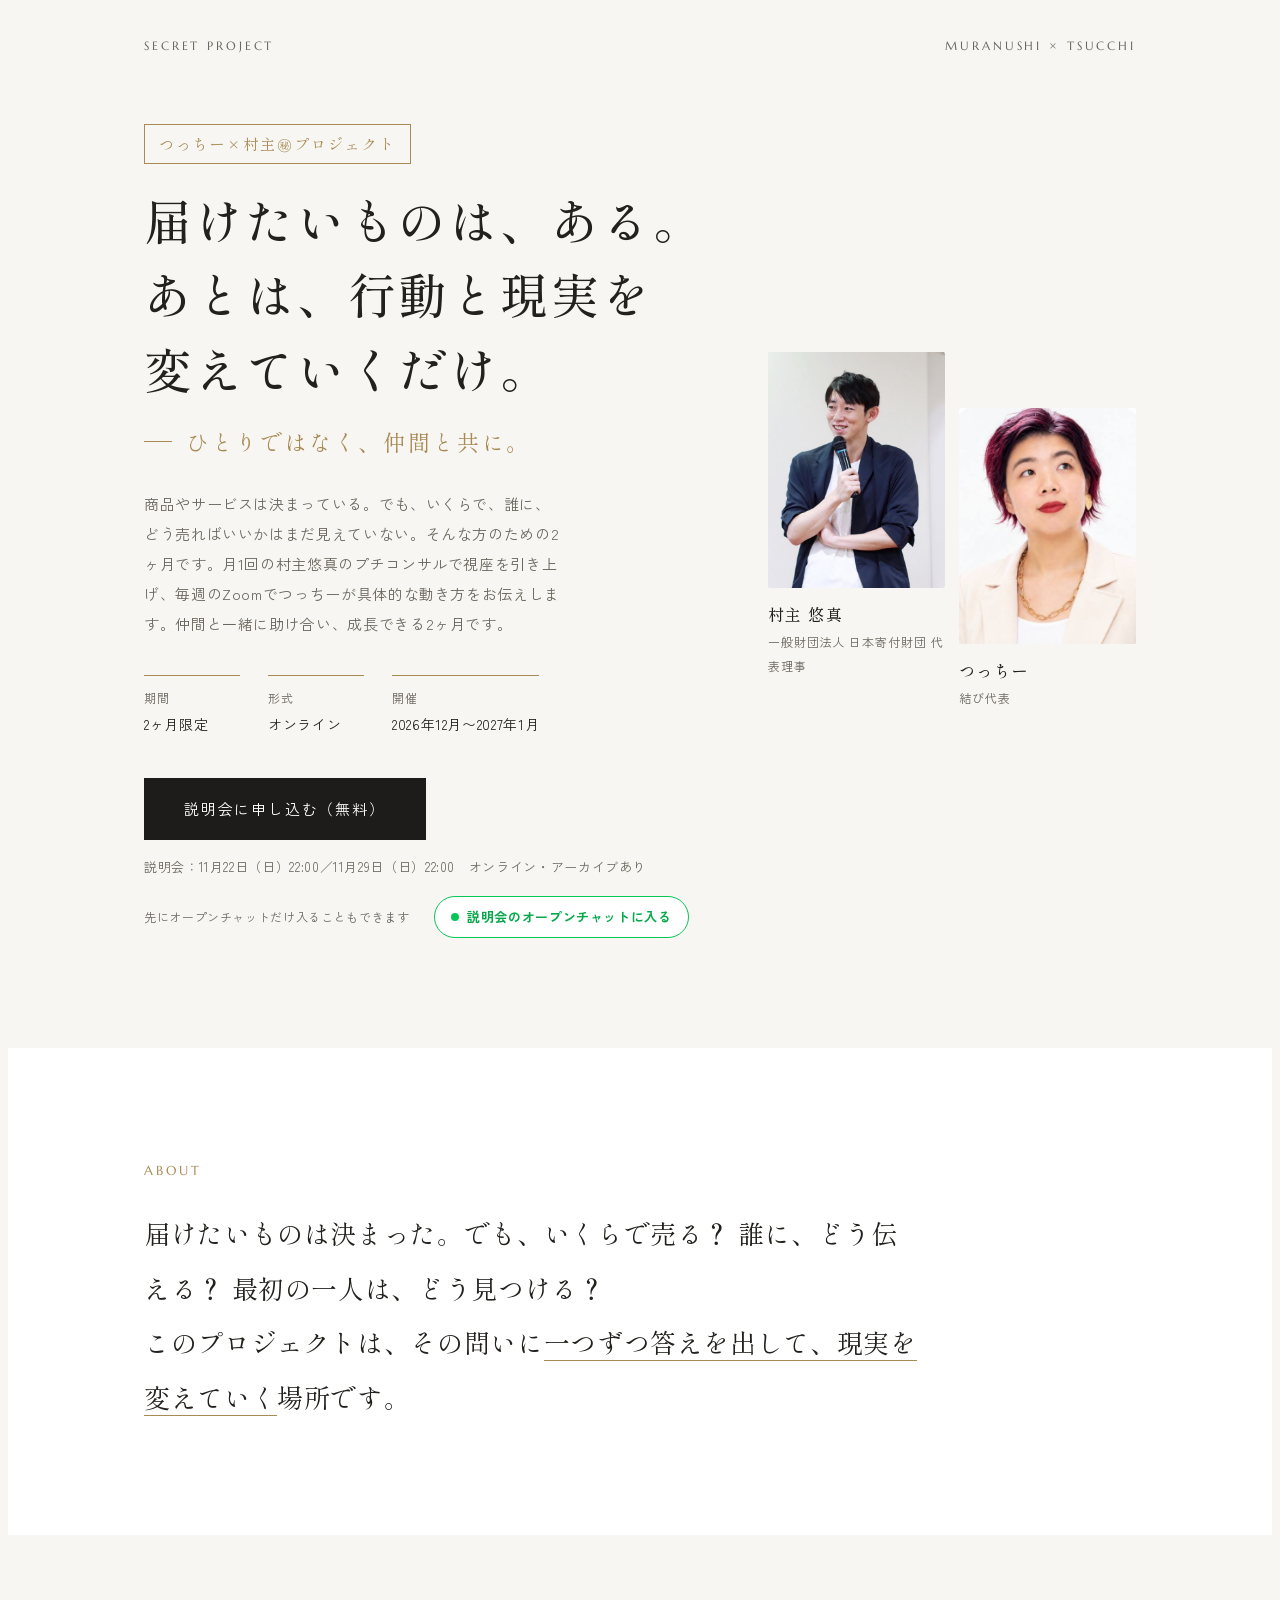
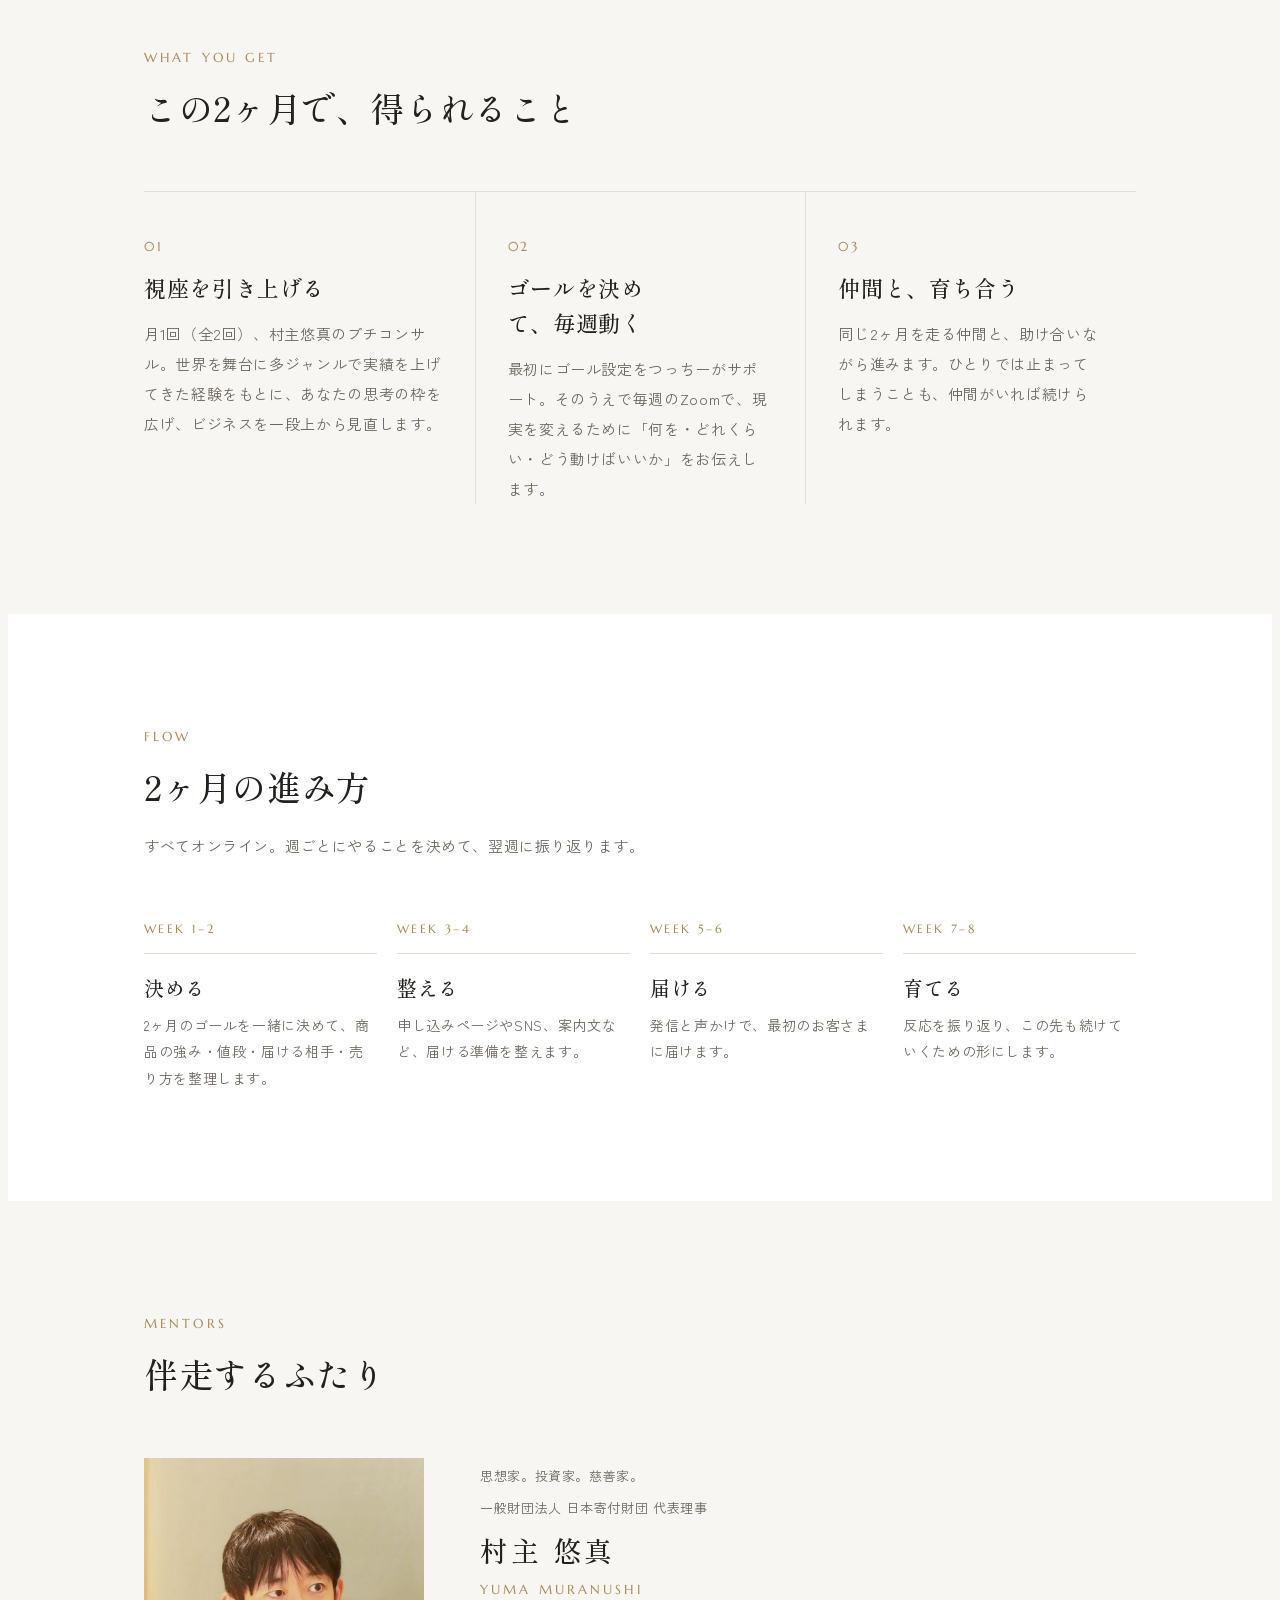
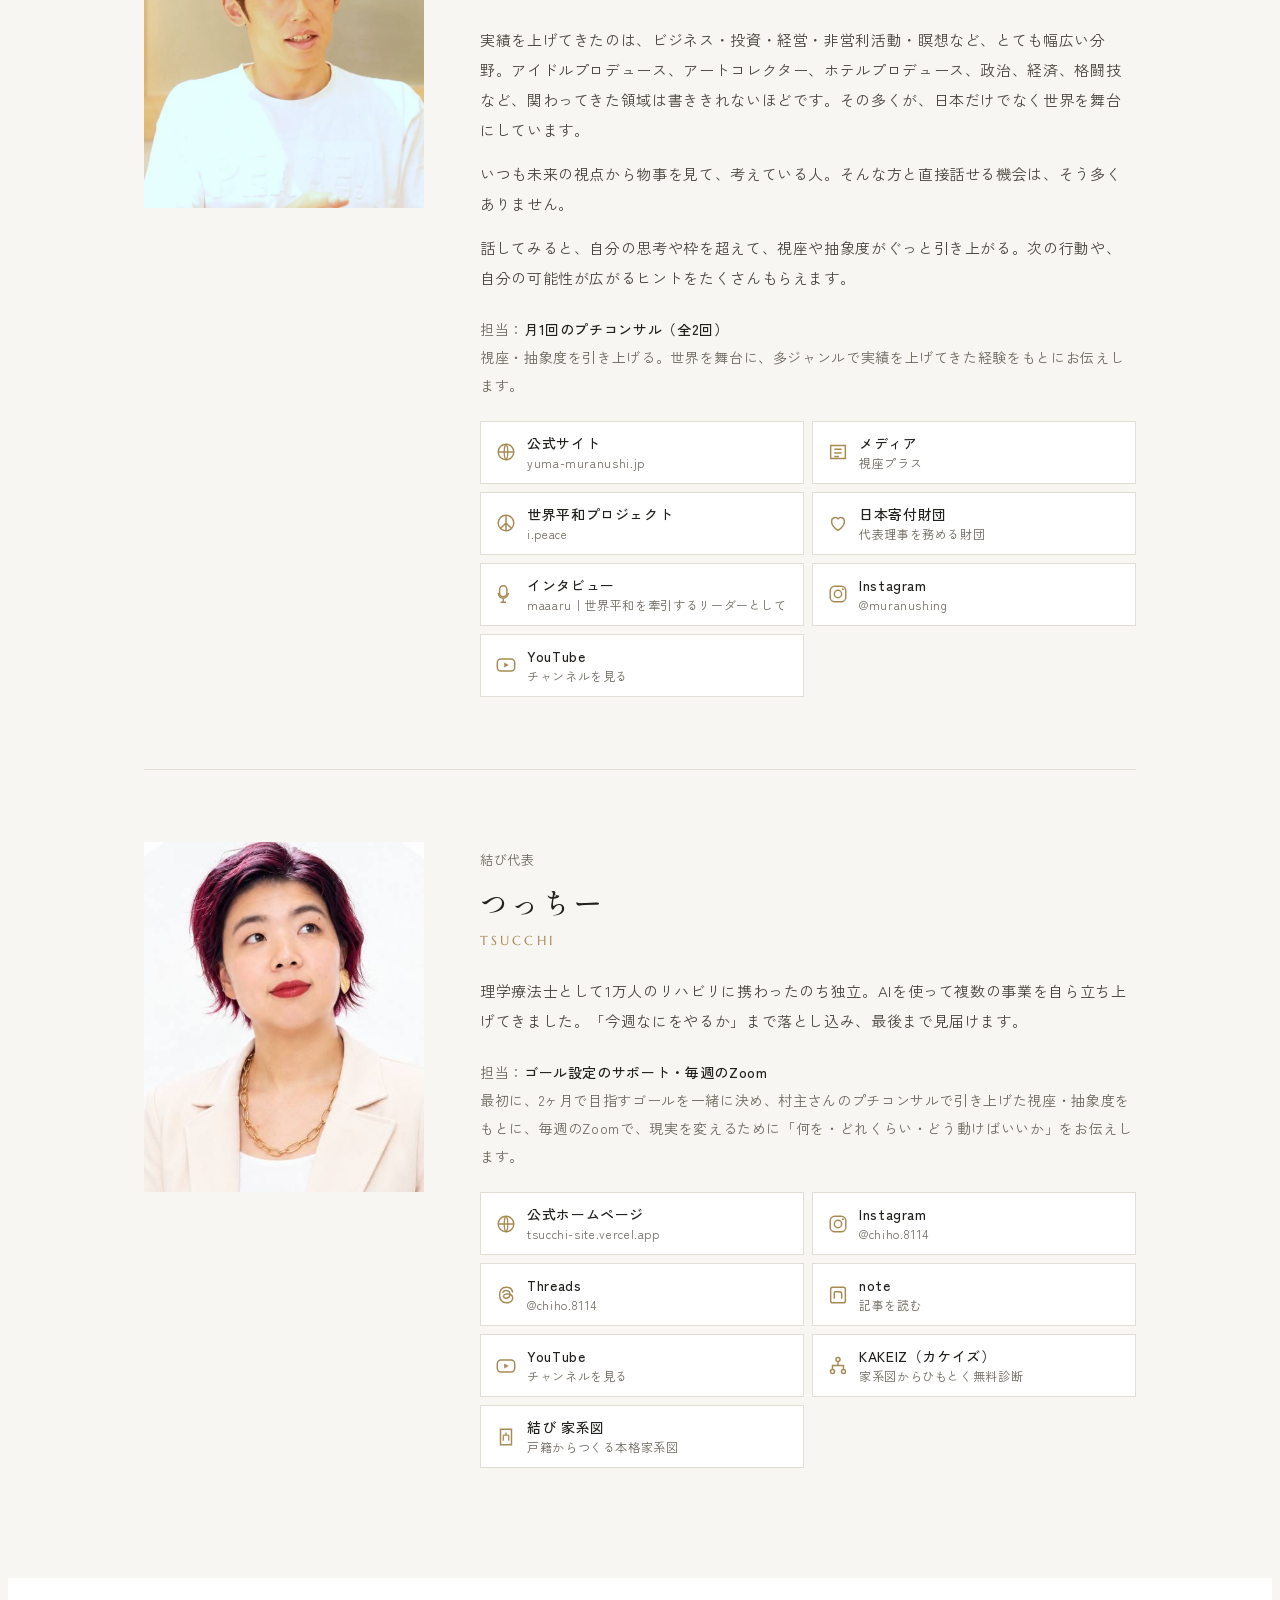
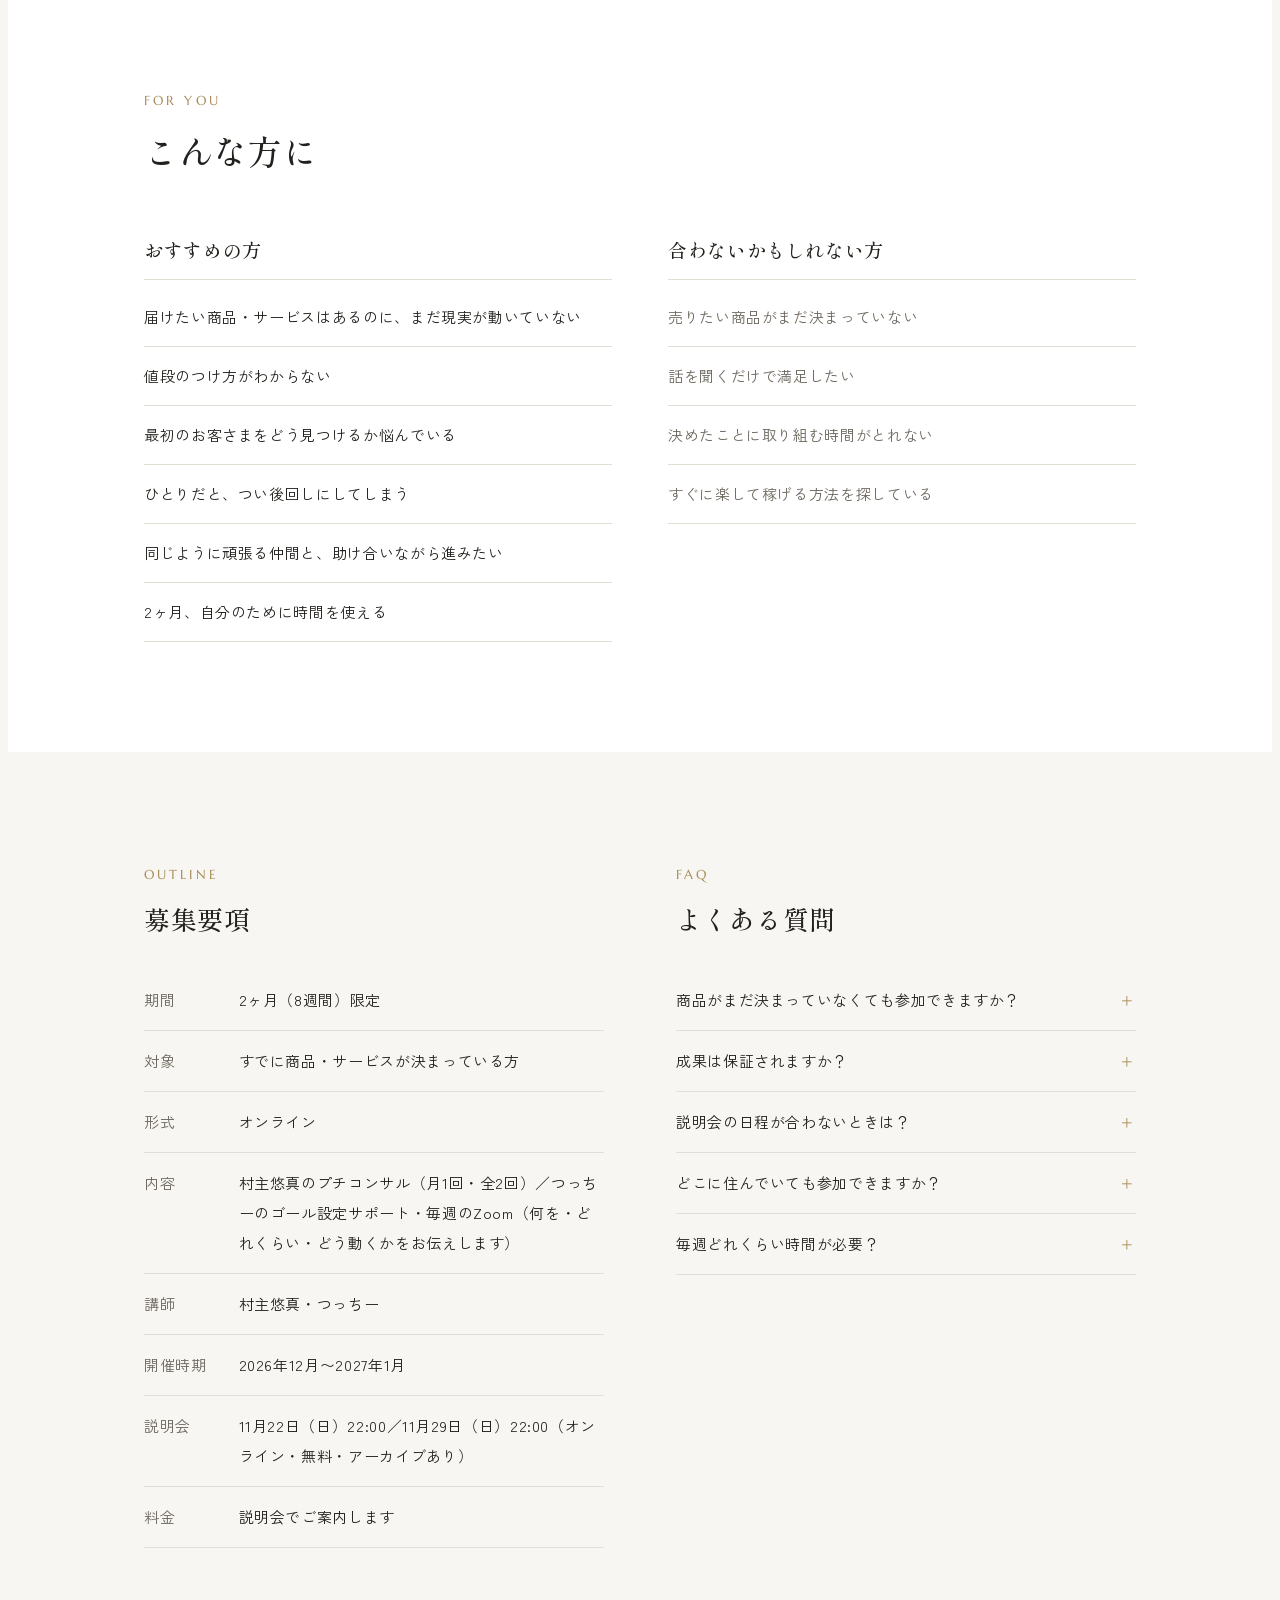
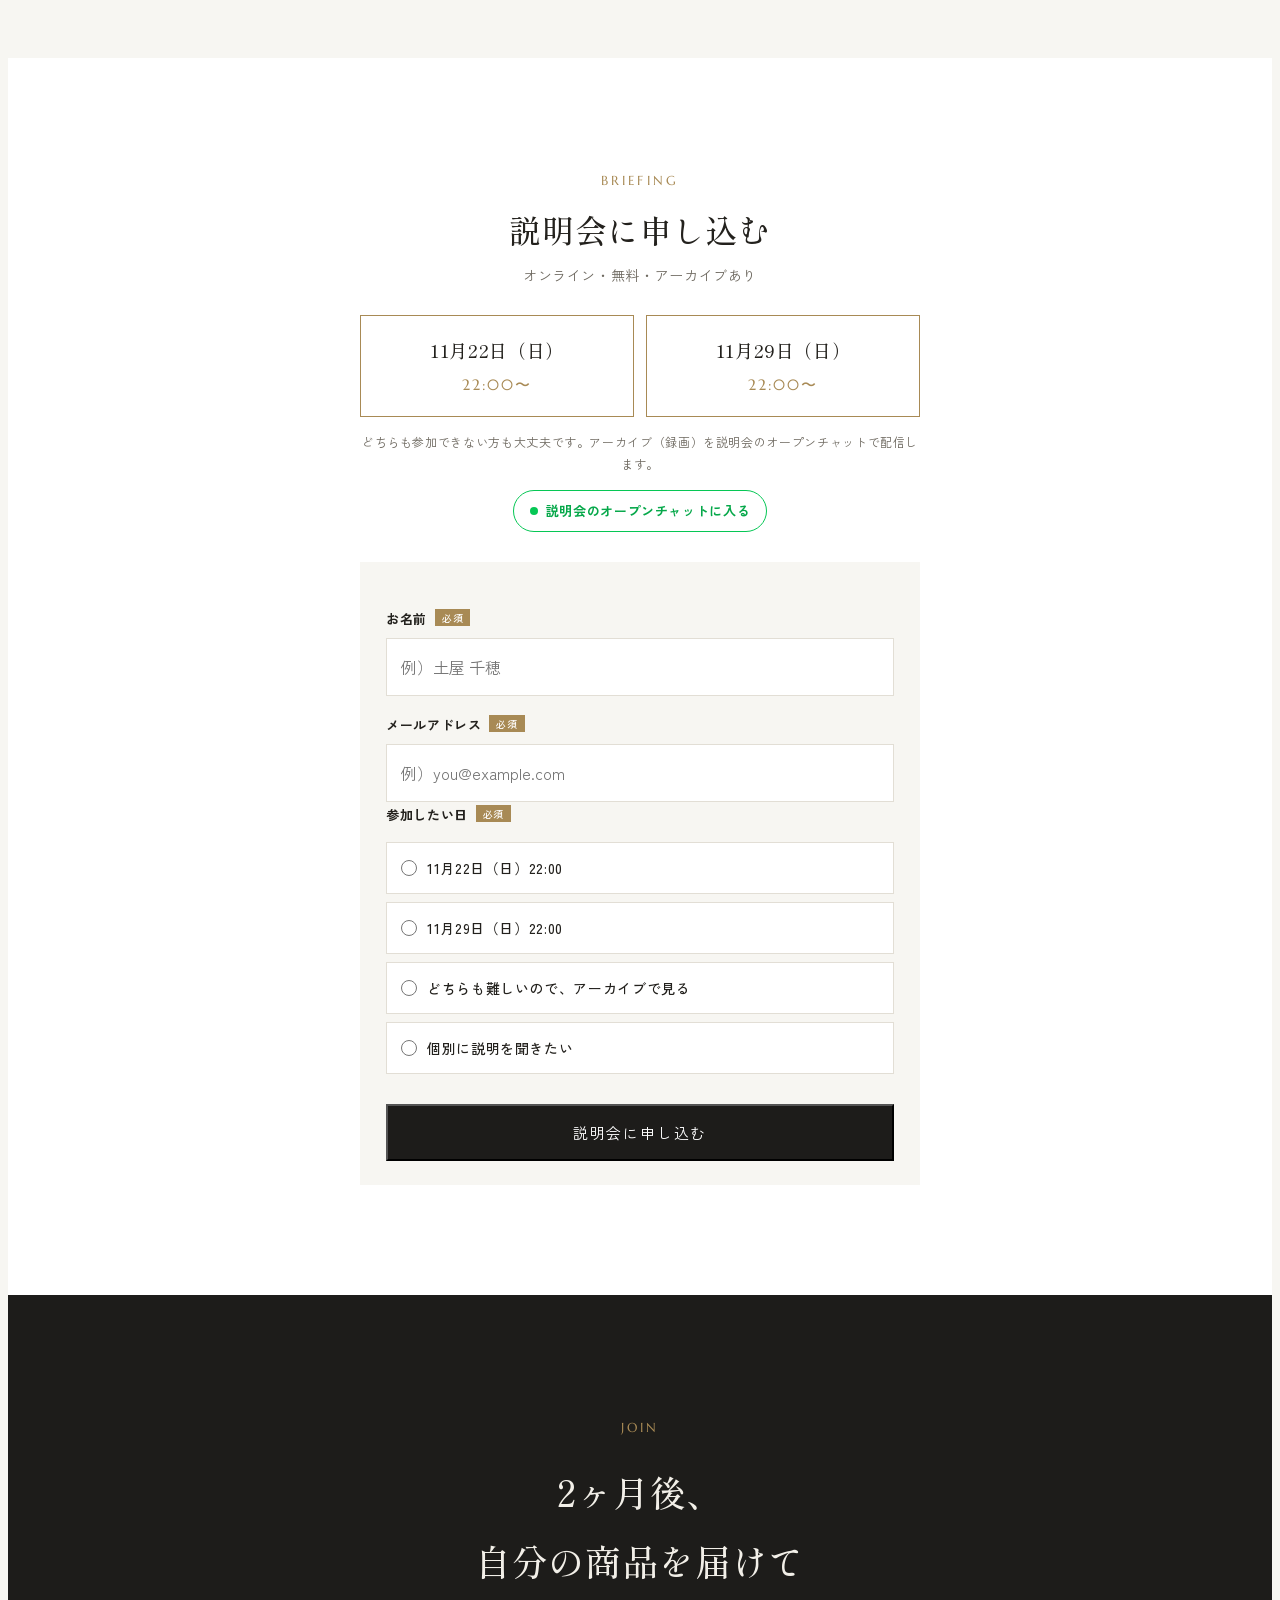
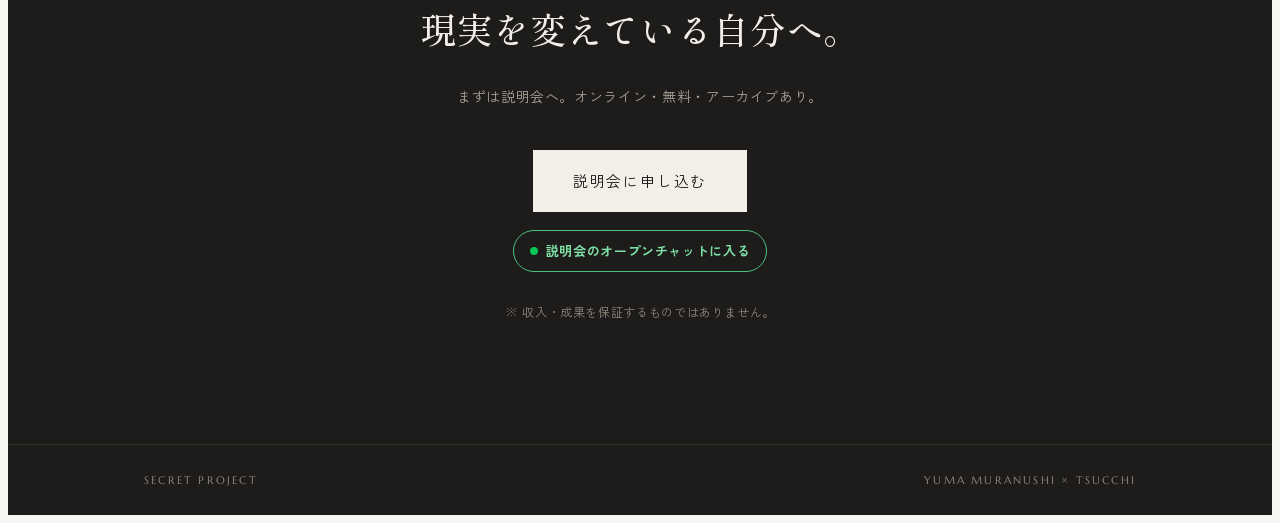
==== index.html @ 9cd26f56 "タイトルを「つっちー×村主㊙︎プロジェクト」に変更" ====
<!DOCTYPE html>
<html lang="ja">
<head>
<meta charset="utf-8">
<meta name="viewport" content="width=device-width, initial-scale=1">
<meta name="description" content="つっちー×村主㊙︎プロジェクト。届けたいものはあるのに、まだ現実が動いていない方のための2ヶ月のオンラインプログラム。">
<meta property="og:title" content="つっちー×村主㊙︎プロジェクト">
<meta property="og:description" content="届けたいものは、ある。あとは、ひとりではなく仲間と共に、行動と現実を変えていくだけ。2026年12月〜2027年1月の2ヶ月限定・オンライン。">
<meta property="og:type" content="website">
<title>つっちー×村主㊙︎プロジェクト</title>
<link rel="stylesheet" href="https://fonts.googleapis.com/css2?family=Shippori+Mincho:wght@500;600&family=Zen+Kaku+Gothic+New:wght@400;500;700&family=Marcellus&display=swap">
<link rel="stylesheet" href="style.css">

<style>
.brief{background:var(--paper);scroll-margin-top:0}
.bcard{max-width:560px;margin:0 auto;text-align:center}
.bcard h2{font-size:clamp(24px,3.4vw,32px);margin-top:10px}
.bsub{color:var(--sub);font-size:14px;margin-top:6px}
.dates{list-style:none;margin:26px 0 0;padding:0;display:grid;grid-template-columns:1fr 1fr;gap:12px}
.dates li{border:1px solid var(--gold);padding:16px 10px;display:flex;flex-direction:column;gap:2px}
.dates b{font-family:var(--min);font-weight:500;font-size:18px}
.dates span{font-family:var(--en);color:var(--gold);letter-spacing:.12em;font-size:15px}
.bnote{font-size:12px;color:var(--sub);margin-top:14px;line-height:1.8}
#brief-form{text-align:left;margin-top:30px;background:var(--bg);padding:28px 26px 24px}
#brief-form label,#brief-form legend{display:block;font-size:13px;font-weight:700;margin:16px 0 6px;padding:0}
#brief-form em{font-style:normal;font-size:10px;font-weight:500;background:var(--gold);color:#fff;padding:1px 7px;margin-left:8px;vertical-align:2px}
#brief-form input[type=text],#brief-form input[type=email]{width:100%;font:inherit;font-size:16px;padding:12px 14px;border:1px solid var(--line);background:#fff;color:var(--ink);border-radius:0}
#brief-form input:focus{outline:none;border-color:var(--gold);box-shadow:0 0 0 3px rgba(168,138,85,.18)}
#brief-form fieldset{border:0;margin:0;padding:0}
#brief-form .opt{display:flex;gap:10px;align-items:center;font-weight:500;font-size:14px;margin:8px 0;background:#fff;border:1px solid var(--line);padding:11px 14px;cursor:pointer}
#brief-form .opt input{accent-color:var(--gold);width:16px;height:16px;margin:0;flex:none}
#brief-form .btn{width:100%;margin-top:22px;cursor:pointer;font-family:inherit;justify-content:center;text-align:center}
#brief-form .btn[disabled]{opacity:.6;pointer-events:none}
.err{color:#a33a2b;font-size:13px;margin-top:12px}
.hp{position:absolute;left:-9999px;width:1px;height:1px;opacity:0}
.done{margin-top:30px;background:var(--bg);padding:32px 24px}
.done h3{font-size:22px;margin:8px 0 12px}
.done p{font-size:14px;line-height:1.9}
.btn.line{background:#06c755;border-color:#06c755;margin-top:20px}
.btn.line:hover,.btn.line:focus-visible{background:#05a948;border-color:#05a948}
@media (max-width:440px){.dates{grid-template-columns:1fr}}
.oc-wrap{display:flex;flex-wrap:wrap;align-items:center;gap:8px 12px;font-size:12px;color:var(--sub);margin-top:16px}
.oc-link{display:inline-flex;align-items:center;gap:8px;color:#06a84a;font-weight:700;font-size:13px;text-decoration:none;border:1px solid #06c755;padding:7px 16px;border-radius:999px;background:#fff}
.oc-link::before{content:"";width:8px;height:8px;border-radius:50%;background:#06c755}
.oc-link:hover,.oc-link:focus-visible{background:#06c755;color:#fff;outline:none}
.oc-link:hover::before{background:#fff}
.oc-link.light{background:transparent;color:#7fe0a6;border-color:#4fbf7d}
.together{font-family:"Shippori Mincho","Hiragino Mincho ProN","Yu Mincho",serif;color:#a88a55;font-size:clamp(17px,2.2vw,22px);letter-spacing:.12em;margin-top:14px;display:flex;align-items:center;gap:14px}
.together::before{content:"";width:28px;height:1px;background:#a88a55;flex:none}
.pname{display:inline-block;font-family:"Shippori Mincho","Hiragino Mincho ProN",serif;font-size:15px;letter-spacing:.14em;color:#a88a55;border:1px solid #a88a55;padding:4px 14px}
</style>
</head>
<body>


<div class="wrap top"><span>SECRET PROJECT</span><span>MURANUSHI × TSUCCHI</span></div>

<header class="hero"><div class="wrap grid">
  <div>
    <span class="pname">つっちー×村主㊙︎プロジェクト</span>
    <h1 style="margin-top:18px"><span style="white-space:nowrap">届けたいものは、ある。</span><br><span style="white-space:nowrap">あとは、</span><span style="white-space:nowrap">行動と現実を</span><span style="white-space:nowrap">変えていくだけ。</span></h1>
    <p class="together">ひとりではなく、仲間と共に。</p>
    <p class="lead">商品やサービスは決まっている。でも、いくらで、誰に、どう売ればいいかはまだ見えていない。そんな方のための2ヶ月です。月1回の村主悠真のプチコンサルで視座を引き上げ、毎週のZoomでつっちーが具体的な動き方をお伝えします。仲間と一緒に助け合い、成長できる2ヶ月です。</p>
    <div class="meta">
      <div><span>期間</span>2ヶ月限定</div>
      <div><span>形式</span>オンライン</div>
      <div><span>開催</span>2026年12月〜2027年1月</div>
    </div>
    <a class="btn" href="#brief">説明会に申し込む（無料）</a>
    <p style="font-size:13px;color:var(--sub);margin-top:14px">説明会：11月22日（日）22:00／11月29日（日）22:00　オンライン・アーカイブあり</p>
    <p class="oc-wrap">先にオープンチャットだけ入ることもできます　<a class="oc-link" href="https://line.me/ti/g2/GYsm-IMVcy-HdyVekUXhbRN8p0aC4tSzVjt2Kg" target="_blank" rel="noopener">説明会のオープンチャットに入る</a></p>
  </div>
  <div class="pair">
    <figure><img src="murasugi.jpg" alt="村主悠真"><figcaption><b>村主 悠真</b>一般財団法人 日本寄付財団 代表理事</figcaption></figure>
    <figure><img src="tsucchi.jpg" alt="つっちー"><figcaption><b>つっちー</b>結び代表</figcaption></figure>
  </div>
</div></header>

<section class="about"><div class="wrap">
  <span class="en">ABOUT</span>
  <p class="msg" style="margin-top:22px">届けたいものは決まった。でも、いくらで売る？ 誰に、どう伝える？ 最初の一人は、どう見つける？<br>このプロジェクトは、その問いに<em>一つずつ答えを出して、現実を変えていく</em>場所です。</p>
</div></section>

<section><div class="wrap">
  <div class="ttl"><span class="en">WHAT YOU GET</span><h2>この2ヶ月で、得られること</h2></div>
  <div class="three">
    <div><span class="no">01</span><h3>視座を引き上げる</h3><p>月1回（全2回）、村主悠真のプチコンサル。世界を舞台に多ジャンルで実績を上げてきた経験をもとに、あなたの思考の枠を広げ、ビジネスを一段上から見直します。</p></div>
    <div><span class="no">02</span><h3>ゴールを決めて、毎週動く</h3><p>最初にゴール設定をつっちーがサポート。そのうえで毎週のZoomで、現実を変えるために「何を・どれくらい・どう動けばいいか」をお伝えします。</p></div>
    <div><span class="no">03</span><h3>仲間と、育ち合う</h3><p>同じ2ヶ月を走る仲間と、助け合いながら進みます。ひとりでは止まってしまうことも、仲間がいれば続けられます。</p></div>
  </div>
</div></section>

<section class="flow"><div class="wrap">
  <div class="ttl"><span class="en">FLOW</span><h2>2ヶ月の進み方</h2><p>すべてオンライン。週ごとにやることを決めて、翌週に振り返ります。</p></div>
  <div class="steps">
    <div class="step"><span class="wk">WEEK 1–2</span><h3>決める</h3><p>2ヶ月のゴールを一緒に決めて、商品の強み・値段・届ける相手・売り方を整理します。</p></div>
    <div class="step"><span class="wk">WEEK 3–4</span><h3>整える</h3><p>申し込みページやSNS、案内文など、届ける準備を整えます。</p></div>
    <div class="step"><span class="wk">WEEK 5–6</span><h3>届ける</h3><p>発信と声かけで、最初のお客さまに届けます。</p></div>
    <div class="step"><span class="wk">WEEK 7–8</span><h3>育てる</h3><p>反応を振り返り、この先も続けていくための形にします。</p></div>
  </div>
</div></section>

<section id="mentors"><div class="wrap">
  <div class="ttl"><span class="en">MENTORS</span><h2>伴走するふたり</h2></div>
  <div class="mentor m">
    <img src="murasugi2.jpg" alt="村主悠真">
    <div>
      <span class="role">思想家。投資家。慈善家。<br>一般財団法人 日本寄付財団 代表理事</span>
      <h3>村主 悠真</h3><span class="en">YUMA MURANUSHI</span>
      <p>実績を上げてきたのは、ビジネス・投資・経営・非営利活動・瞑想など、とても幅広い分野。アイドルプロデュース、アートコレクター、ホテルプロデュース、政治、経済、格闘技など、関わってきた領域は書ききれないほどです。その多くが、日本だけでなく世界を舞台にしています。</p>
      <p style="margin-top:14px">いつも未来の視点から物事を見て、考えている人。そんな方と直接話せる機会は、そう多くありません。</p>
      <p style="margin-top:14px">話してみると、自分の思考や枠を超えて、視座や抽象度がぐっと引き上がる。次の行動や、自分の可能性が広がるヒントをたくさんもらえます。</p>
      <p class="part">担当：<b>月1回のプチコンサル（全2回）</b><br>視座・抽象度を引き上げる。世界を舞台に、多ジャンルで実績を上げてきた経験をもとにお伝えします。</p>
      <div class="sns">
     <a href="https://yuma-muranushi.jp/" target="_blank" rel="noopener"><svg viewBox="0 0 24 24"><circle cx="12" cy="12" r="8.5" fill="none" stroke="currentColor" stroke-width="1.6"/><path d="M3.5 12h17M12 3.5c2.6 2.6 2.6 14.4 0 17M12 3.5c-2.6 2.6-2.6 14.4 0 17" fill="none" stroke="currentColor" stroke-width="1.4"/></svg><span><b>公式サイト</b>yuma-muranushi.jp</span></a>
     <a href="https://iii-iii.com/i.media/" target="_blank" rel="noopener"><svg viewBox="0 0 24 24"><path d="M4 5h16v14H4z M8 9h8 M8 13h8 M8 17h5" fill="none" stroke="currentColor" stroke-width="1.6"/></svg><span><b>メディア</b>視座プラス</span></a>
     <a href="https://iii-iii.com/i.peace/" target="_blank" rel="noopener"><svg viewBox="0 0 24 24"><circle cx="12" cy="12" r="8.5" fill="none" stroke="currentColor" stroke-width="1.6"/><path d="M12 3.5v17M12 12l-6 6M12 12l6 6" fill="none" stroke="currentColor" stroke-width="1.6"/></svg><span><b>世界平和プロジェクト</b>i.peace</span></a>
     <a href="https://nippon-donation.org/" target="_blank" rel="noopener"><svg viewBox="0 0 24 24"><path d="M12 20s-7-4.4-7-10a4 4 0 0 1 7-2.6A4 4 0 0 1 19 10c0 5.6-7 10-7 10z" fill="none" stroke="currentColor" stroke-width="1.6"/></svg><span><b>日本寄付財団</b>代表理事を務める財団</span></a>
     <a href="https://maaaru.org/news/3703/" target="_blank" rel="noopener"><svg viewBox="0 0 24 24"><rect x="5" y="3" width="8" height="12" rx="4" fill="none" stroke="currentColor" stroke-width="1.6"/><path d="M3.5 11a5.5 5.5 0 0 0 11 0M9 16.5V21M6 21h6" fill="none" stroke="currentColor" stroke-width="1.6"/></svg><span><b>インタビュー</b>maaaru｜世界平和を牽引するリーダーとして</span></a>
     <a href="https://www.instagram.com/muranushing" target="_blank" rel="noopener"><svg viewBox="0 0 24 24"><rect x="3.5" y="3.5" width="17" height="17" rx="5" fill="none" stroke="currentColor" stroke-width="1.6"/><circle cx="12" cy="12" r="4" fill="none" stroke="currentColor" stroke-width="1.6"/><circle cx="17.3" cy="6.7" r="1.1" fill="currentColor"/></svg><span><b>Instagram</b>@muranushing</span></a>
     <a href="https://www.youtube.com/@peace-peace-peace-peace" target="_blank" rel="noopener"><svg viewBox="0 0 24 24"><rect x="2.5" y="5.5" width="19" height="13" rx="4" fill="none" stroke="currentColor" stroke-width="1.6"/><path d="M10 9.2v5.6l5-2.8z" fill="currentColor"/></svg><span><b>YouTube</b>チャンネルを見る</span></a>
    </div>
    </div>
  </div>
  <div class="mentor">
    <img src="tsucchi.jpg" alt="つっちー">
    <div>
      <span class="role">結び代表</span>
      <h3>つっちー</h3><span class="en">TSUCCHI</span>
      <p>理学療法士として1万人のリハビリに携わったのち独立。AIを使って複数の事業を自ら立ち上げてきました。「今週なにをやるか」まで落とし込み、最後まで見届けます。</p>
      <p class="part">担当：<b>ゴール設定のサポート・毎週のZoom</b><br>最初に、2ヶ月で目指すゴールを一緒に決め、村主さんのプチコンサルで引き上げた視座・抽象度をもとに、毎週のZoomで、現実を変えるために「何を・どれくらい・どう動けばいいか」をお伝えします。</p>
      <div class="sns">
     <a href="https://tsucchi-site.vercel.app" target="_blank" rel="noopener"><svg viewBox="0 0 24 24"><circle cx="12" cy="12" r="8.5" fill="none" stroke="currentColor" stroke-width="1.6"/><path d="M3.5 12h17M12 3.5c2.6 2.6 2.6 14.4 0 17M12 3.5c-2.6 2.6-2.6 14.4 0 17" fill="none" stroke="currentColor" stroke-width="1.4"/></svg><span><b>公式ホームページ</b>tsucchi-site.vercel.app</span></a>
     <a href="https://www.instagram.com/chiho.8114" target="_blank" rel="noopener"><svg viewBox="0 0 24 24"><rect x="3.5" y="3.5" width="17" height="17" rx="5" fill="none" stroke="currentColor" stroke-width="1.6"/><circle cx="12" cy="12" r="4" fill="none" stroke="currentColor" stroke-width="1.6"/><circle cx="17.3" cy="6.7" r="1.1" fill="currentColor"/></svg><span><b>Instagram</b>@chiho.8114</span></a>
     <a href="https://www.threads.com/@chiho.8114" target="_blank" rel="noopener"><svg viewBox="0 0 24 24"><path d="M16.5 11.2c-.2-2.6-1.8-4-4.3-4-1.6 0-2.9.7-3.6 1.9M16.5 11.2c1.9.9 3 2.4 2.8 4.3-.3 3-3.2 5-7 5-4.4 0-7.3-3-7.3-8.5S7.9 3.5 12.3 3.5c3.6 0 6 1.8 6.9 4.9M16.5 11.2c-3.4-.9-7.3-.3-7.1 2.4.2 2.4 4.6 2.6 6.1.3.6-.9 1-1.7 1-2.7" fill="none" stroke="currentColor" stroke-width="1.6" stroke-linecap="round"/></svg><span><b>Threads</b>@chiho.8114</span></a>
     <a href="https://note.com/kai8114" target="_blank" rel="noopener"><svg viewBox="0 0 24 24"><rect x="4" y="3.5" width="16" height="17" rx="2" fill="none" stroke="currentColor" stroke-width="1.6"/><path d="M8 16V9.5c0-.6.4-1 1-1h4.5c1.4 0 2.5 1.1 2.5 2.5V16" fill="none" stroke="currentColor" stroke-width="1.6"/></svg><span><b>note</b>記事を読む</span></a>
     <a href="https://www.youtube.com/channel/UCuIiBZiDcd96rM-FI7UAGIQ" target="_blank" rel="noopener"><svg viewBox="0 0 24 24"><rect x="2.5" y="5.5" width="19" height="13" rx="4" fill="none" stroke="currentColor" stroke-width="1.6"/><path d="M10 9.2v5.6l5-2.8z" fill="currentColor"/></svg><span><b>YouTube</b>チャンネルを見る</span></a>
     <a href="https://kakeiz-plus.vercel.app/lp" target="_blank" rel="noopener"><svg viewBox="0 0 24 24"><circle cx="12" cy="5" r="2.2" fill="none" stroke="currentColor" stroke-width="1.6"/><circle cx="6" cy="18" r="2.2" fill="none" stroke="currentColor" stroke-width="1.6"/><circle cx="18" cy="18" r="2.2" fill="none" stroke="currentColor" stroke-width="1.6"/><path d="M12 7.2v4.3M6 15.8V11.5h12v4.3" fill="none" stroke="currentColor" stroke-width="1.6"/></svg><span><b>KAKEIZ（カケイズ）</b>家系図からひもとく無料診断</span></a>
     <a href="https://musubi-kakeizu.vercel.app" target="_blank" rel="noopener"><svg viewBox="0 0 24 24"><path d="M6 3.5h12v17H6z" fill="none" stroke="currentColor" stroke-width="1.6"/><path d="M12 7v3M9 10h6M9 10v3M15 10v3M9 13v3M15 13v3" fill="none" stroke="currentColor" stroke-width="1.4"/></svg><span><b>結び 家系図</b>戸籍からつくる本格家系図</span></a>
    </div>
    </div>
  </div>
</div></section>

<section class="fitwrap"><div class="wrap">
  <div class="ttl"><span class="en">FOR YOU</span><h2>こんな方に</h2></div>
  <div class="fit">
    <div><h3>おすすめの方</h3><ul>
      <li>届けたい商品・サービスはあるのに、まだ現実が動いていない</li>
      <li>値段のつけ方がわからない</li>
      <li>最初のお客さまをどう見つけるか悩んでいる</li>
      <li>ひとりだと、つい後回しにしてしまう</li>
      <li>同じように頑張る仲間と、助け合いながら進みたい</li>
            <li>2ヶ月、自分のために時間を使える</li>
    </ul></div>
    <div class="no"><h3>合わないかもしれない方</h3><ul>
      <li>売りたい商品がまだ決まっていない</li>
      <li>話を聞くだけで満足したい</li>
      <li>決めたことに取り組む時間がとれない</li>
      <li>すぐに楽して稼げる方法を探している</li>
    </ul></div>
  </div>
</div></section>

<section><div class="wrap two">
  <div><span class="en">OUTLINE</span><h2>募集要項</h2>
    <dl>
      <dt>期間</dt><dd>2ヶ月（8週間）限定</dd>
      <dt>対象</dt><dd>すでに商品・サービスが決まっている方</dd>
      <dt>形式</dt><dd>オンライン</dd>
      <dt>内容</dt><dd>村主悠真のプチコンサル（月1回・全2回）／つっちーのゴール設定サポート・毎週のZoom（何を・どれくらい・どう動くかをお伝えします）</dd>
      <dt>講師</dt><dd>村主悠真・つっちー</dd>
      <dt>開催時期</dt><dd>2026年12月〜2027年1月</dd>
      <dt>説明会</dt><dd>11月22日（日）22:00／11月29日（日）22:00（オンライン・無料・アーカイブあり）</dd>
      <dt>料金</dt><dd>説明会でご案内します</dd>
    </dl>
  </div>
  <div><span class="en">FAQ</span><h2>よくある質問</h2>
    <details><summary>商品がまだ決まっていなくても参加できますか？</summary><p>このプロジェクトは、すでに商品・サービスが決まっている方が対象です。</p></details>
    <details><summary>成果は保証されますか？</summary><p>お約束はできません。結果は取り組みや状況によって変わります。</p></details>
    <details><summary>説明会の日程が合わないときは？</summary><p>アーカイブ（録画）をオープンチャットで配信します。個別の説明をご希望の方は、申し込みフォームで「個別に相談したい」を選んでください。</p></details>
    <details><summary>どこに住んでいても参加できますか？</summary><p>すべてオンラインなので、どこからでも参加できます。</p></details>
    <details><summary>毎週どれくらい時間が必要？</summary><p>決めたことに取り組む時間が毎週必要です。少しずつでも毎週続けることを大切にしています。</p></details>
  </div>
</div></section>

<section class="brief" id="brief"><div class="wrap">
  <div class="bcard">
    <span class="en">BRIEFING</span>
    <h2>説明会に申し込む</h2>
    <p class="bsub">オンライン・無料・アーカイブあり</p>
    <ul class="dates">
      <li><b>11月22日（日）</b><span>22:00〜</span></li>
      <li><b>11月29日（日）</b><span>22:00〜</span></li>
    </ul>
    <p class="bnote">どちらも参加できない方も大丈夫です。アーカイブ（録画）を説明会のオープンチャットで配信します。</p>
    <p class="oc-wrap" style="justify-content:center"><a class="oc-link" href="https://line.me/ti/g2/GYsm-IMVcy-HdyVekUXhbRN8p0aC4tSzVjt2Kg" target="_blank" rel="noopener">説明会のオープンチャットに入る</a></p>
    <form id="brief-form" novalidate>
      <label for="b-name">お名前<em>必須</em></label>
      <input id="b-name" name="name" type="text" autocomplete="name" placeholder="例）土屋 千穂">
      <label for="b-email">メールアドレス<em>必須</em></label>
      <input id="b-email" name="email" type="email" autocomplete="email" inputmode="email" placeholder="例）you@example.com">
      <fieldset>
        <legend>参加したい日<em>必須</em></legend>
        <label class="opt"><input type="radio" name="date" value="11月22日（日）22:00"> 11月22日（日）22:00</label>
        <label class="opt"><input type="radio" name="date" value="11月29日（日）22:00"> 11月29日（日）22:00</label>
        <label class="opt"><input type="radio" name="date" value="アーカイブで見る"> どちらも難しいので、アーカイブで見る</label>
        <label class="opt"><input type="radio" name="date" value="個別に相談したい"> 個別に説明を聞きたい</label>
      </fieldset>
      <input type="text" name="company" tabindex="-1" autocomplete="off" class="hp" aria-hidden="true">
      <p class="err" id="b-err" hidden></p>
      <button class="btn" type="submit" id="b-submit">説明会に申し込む</button>
    </form>
    <div class="done" id="b-done" hidden>
      <span class="en">THANK YOU</span>
      <h3>お申し込みありがとうございます</h3>
      <p><b>次に、説明会のオープンチャットに入ってください。</b><br>当日の参加リンクとアーカイブは、オープンチャットでお届けします。</p>
      <a class="btn line" href="https://line.me/ti/g2/GYsm-IMVcy-HdyVekUXhbRN8p0aC4tSzVjt2Kg" target="_blank" rel="noopener">説明会のオープンチャットに入る</a>
      <p class="bnote">確認のメールもお送りしています。</p>
    </div>
  </div>
</div></section>

<section class="close"><div class="wrap">
  <span class="en">JOIN</span>
  <h2 style="margin-top:16px">2ヶ月後、<br>自分の商品を届けて<br>現実を変えている自分へ。</h2>
  <p>まずは説明会へ。オンライン・無料・アーカイブあり。</p>
  <a class="btn" href="#brief">説明会に申し込む</a>
  <p class="oc-wrap" style="justify-content:center;margin-top:18px"><a class="oc-link light" href="https://line.me/ti/g2/GYsm-IMVcy-HdyVekUXhbRN8p0aC4tSzVjt2Kg" target="_blank" rel="noopener">説明会のオープンチャットに入る</a></p>
  <p class="note">※ 収入・成果を保証するものではありません。</p>
</div></section>

<footer><div class="wrap"><span>SECRET PROJECT</span><span>YUMA MURANUSHI × TSUCCHI</span></div></footer>


<script>
(function(){
  var ENDPOINT = "https://script.google.com/macros/s/AKfycbyUsdAaccVQUo-dpqVONQzHMk9eBuFDLblYPl685n96fbOaE0OBr5KsmgGovenGEC4p/exec";
  var f = document.getElementById('brief-form'), err = document.getElementById('b-err'), btn = document.getElementById('b-submit');
  function showErr(m){ err.textContent = m; err.hidden = false; }
  f.addEventListener('submit', function(e){
    e.preventDefault(); err.hidden = true;
    var name = f.name.value.trim(), email = f.email.value.trim();
    var d = f.querySelector('input[name=date]:checked');
    if (!name) return showErr('お名前を入力してください。');
    if (!/^[^\s@]+@[^\s@]+\.[^\s@]+$/.test(email)) return showErr('メールアドレスを正しく入力してください。');
    if (!d) return showErr('参加したい日を選んでください。');
    btn.disabled = true; btn.textContent = '送信しています…';
    var p = new URLSearchParams(location.search);
    var data = { kind:'bcbrief', name:name, email:email, date:d.value, ref:p.get('ref')||'', company:f.company.value, page:location.href };
    var finish = function(){ f.hidden = true; var dn = document.getElementById('b-done'); dn.hidden = false; dn.scrollIntoView({behavior:'smooth', block:'center'}); };
    var timer = setTimeout(finish, 4000);
    fetch(ENDPOINT, { method:'POST', headers:{'Content-Type':'text/plain;charset=utf-8'}, body: JSON.stringify(data) })
      .catch(function(){}).then(function(){ clearTimeout(timer); finish(); });
  });
})();
</script>
</body>
</html>
---- style.css ----
/* Layout: 余白の多い静かな紙面。金は細い線と小さな文字だけに使う */
:root{
  --bg:#f7f6f2; --paper:#ffffff; --ink:#23211d; --sub:#6d685f; --line:#e2ded5;
  --gold:#a88a55; --deep:#1d1c1a;
  --min:"Shippori Mincho","Hiragino Mincho ProN","Yu Mincho",serif;
  --body:"Zen Kaku Gothic New","Hiragino Sans","Yu Gothic",sans-serif;
  --en:"Marcellus","Times New Roman",serif;
  color-scheme:light;
}
*{box-sizing:border-box}
body{background:var(--bg);color:var(--ink);font-family:var(--body);font-size:16px;line-height:2;letter-spacing:.04em}
.wrap{max-width:1040px;margin:0 auto;padding-left:max(24px,env(safe-area-inset-left,0px));padding-right:max(24px,env(safe-area-inset-right,0px))}
h1,h2,h3{font-family:var(--min);font-weight:500;margin:0;text-wrap:balance;line-height:1.6}
p{margin:0}
.en{font-family:var(--en);color:var(--gold);letter-spacing:.24em;font-size:13px;display:block}
section{padding-block:110px}
.ttl{margin-bottom:56px}
.ttl h2{font-size:clamp(24px,3.4vw,34px);margin-top:10px}
.ttl p{color:var(--sub);margin-top:16px;max-width:34em;font-size:15px}

/* hero */
.top{display:flex;justify-content:space-between;align-items:center;padding-block:26px;font-family:var(--en);letter-spacing:.24em;font-size:12px;color:var(--sub);gap:12px;flex-wrap:wrap}
.hero{padding-block:40px 110px}
.hero .grid{display:grid;grid-template-columns:1.05fr 1fr;gap:64px;align-items:center}
.hero h1{font-size:clamp(23px,4.4vw,48px);line-height:1.55;letter-spacing:.06em}
.hero .lead{color:var(--sub);margin-top:26px;font-size:15px;max-width:28em}
.pair{display:grid;grid-template-columns:1fr 1fr;gap:14px;position:relative}
.pair figure{margin:0}
.pair figure:last-child{margin-top:56px}
.pair img{width:100%;aspect-ratio:3/4;object-fit:cover;display:block;border-radius:2px}
.pair figure:first-child img{object-position:50% 18%}
.pair figcaption{font-size:12px;color:var(--sub);margin-top:10px;letter-spacing:.08em}
.pair figcaption b{display:block;font-family:var(--min);font-weight:500;color:var(--ink);font-size:16px;letter-spacing:.1em}
.meta{display:flex;gap:28px;margin-top:36px;flex-wrap:wrap;font-size:14px}
.meta div{border-top:1px solid var(--gold);padding-top:10px;min-width:96px}
.meta span{display:block;color:var(--sub);font-size:12px}
.btn{display:inline-block;margin-top:40px;background:var(--deep);color:#fff;text-decoration:none;padding:16px 40px;font-size:15px;letter-spacing:.12em;transition:background .25s}
.btn:hover,.btn:focus-visible{background:#3b3832;outline:none}
.btn:focus-visible{box-shadow:0 0 0 3px var(--bg),0 0 0 4px var(--gold)}

/* about */
.about{background:var(--paper)}
.about .msg{font-family:var(--min);font-size:clamp(20px,2.6vw,26px);line-height:2.1;max-width:30em}
.about .msg em{font-style:normal;border-bottom:1px solid var(--gold)}

/* three */
.three{display:grid;grid-template-columns:repeat(3,1fr);border-top:1px solid var(--line)}
.three div{padding:36px 32px 0 0;min-width:0}
.three div + div{padding-left:32px;border-left:1px solid var(--line)}
.three .no{font-family:var(--en);color:var(--gold);font-size:13px;letter-spacing:.2em}
.three h3{font-size:22px;margin:10px 0 14px}
.three p{color:var(--sub);font-size:15px}

/* flow */
.flow{background:var(--paper)}
.steps{display:grid;grid-template-columns:repeat(4,1fr);gap:20px}
.step{min-width:0}
.step .wk{font-family:var(--en);font-size:12px;letter-spacing:.2em;color:var(--gold);padding-bottom:12px;border-bottom:1px solid var(--line);display:block}
.step h3{font-size:20px;margin:18px 0 8px}
.step p{color:var(--sub);font-size:14px;line-height:1.9}

/* mentors */
.mentor{display:grid;grid-template-columns:280px 1fr;gap:56px;align-items:start}
.mentor + .mentor{margin-top:72px;padding-top:72px;border-top:1px solid var(--line)}
.mentor img{width:100%;aspect-ratio:4/5;object-fit:cover;display:block}
.mentor.m img{object-position:50% 15%}
.mentor .role{font-size:13px;color:var(--sub)}
.mentor h3{font-size:28px;margin:6px 0 4px;letter-spacing:.12em}
.mentor .en{margin-bottom:22px}
.mentor p{color:#4a463f;font-size:15px}
.mentor .part{margin-top:22px;font-size:14px;color:var(--sub)}
.mentor .part b{color:var(--ink);font-weight:500}

/* fit */
.fitwrap{background:var(--paper)}
.fit{display:grid;grid-template-columns:1fr 1fr;gap:56px}
.fit h3{font-size:19px;padding-bottom:14px;border-bottom:1px solid var(--line);margin-bottom:8px}
.fit ul{list-style:none;margin:0;padding:0}
.fit li{padding:14px 0;border-bottom:1px solid var(--line);font-size:15px}
.fit .no li{color:var(--sub)}

/* info */
.two{display:grid;grid-template-columns:1fr 1fr;gap:72px}
.two h2{font-size:26px;margin:10px 0 30px}
dl{margin:0;display:grid;grid-template-columns:auto 1fr}
dt,dd{margin:0;padding:15px 0;border-bottom:1px solid var(--line);font-size:15px}
dt{color:var(--sub);padding-right:32px;white-space:nowrap}
details{border-bottom:1px solid var(--line)}
summary{cursor:pointer;list-style:none;padding:15px 30px 15px 0;position:relative;font-size:15px}
summary::-webkit-details-marker{display:none}
summary::after{content:"+";position:absolute;right:2px;top:13px;color:var(--gold);font-family:var(--en);font-size:18px}
details[open] summary::after{content:"−"}
details p{color:var(--sub);font-size:14px;padding-bottom:16px}
summary:focus-visible{outline:1px solid var(--gold)}

/* close */
.close{background:var(--deep);color:#f2efe8;text-align:center;padding-block:120px}
.close h2{font-size:clamp(24px,3.6vw,36px);line-height:1.9}
.close p{color:#a9a397;font-size:14px;margin-top:20px}
.close .btn{background:#f2efe8;color:var(--deep)}
.close .btn:hover,.close .btn:focus-visible{background:#fff}
.close .note{font-size:12px;margin-top:28px;color:#8a857b}
footer{background:var(--deep);color:#8a857b;border-top:1px solid #34322e;padding-block:24px;font-family:var(--en);letter-spacing:.2em;font-size:11px}
footer .wrap{display:flex;justify-content:space-between;gap:12px;flex-wrap:wrap}

@media (max-width:820px){
  section{padding-block:76px}
  .hero{padding-bottom:76px}
  .hero .grid{grid-template-columns:1fr;gap:48px}
  .three{grid-template-columns:1fr;border-top:0}
  .three div,.three div + div{padding:28px 0;border-left:0;border-top:1px solid var(--line)}
  .steps{grid-template-columns:1fr 1fr;gap:36px 20px}
  .mentor{grid-template-columns:1fr;gap:28px}
  .mentor img{max-width:300px}
  .fit,.two{grid-template-columns:1fr;gap:56px}
}
@media (max-width:440px){.steps{grid-template-columns:1fr}}
@media (max-width:600px){dl{grid-template-columns:1fr}dt{white-space:normal;border-bottom:0;padding-bottom:0;padding-right:0}dd{padding-top:4px}}
.sns{display:grid;grid-template-columns:repeat(2,1fr);gap:8px;margin-top:22px}
.sns a{display:flex;align-items:center;gap:10px;text-decoration:none;border:1px solid var(--line);background:var(--paper);padding:11px 14px;color:var(--ink);transition:border-color .2s;min-width:0}
.sns a:hover,.sns a:focus-visible{border-color:var(--gold);outline:none}
.sns svg{width:22px;height:22px;flex:none;color:var(--gold)}
.sns span{font-size:12px;color:var(--sub);line-height:1.5;min-width:0;overflow-wrap:anywhere}
.sns b{display:block;font-size:14px;color:var(--ink);font-weight:500}
@media(max-width:600px){.sns{grid-template-columns:1fr}}
.mentor > div{min-width:0}
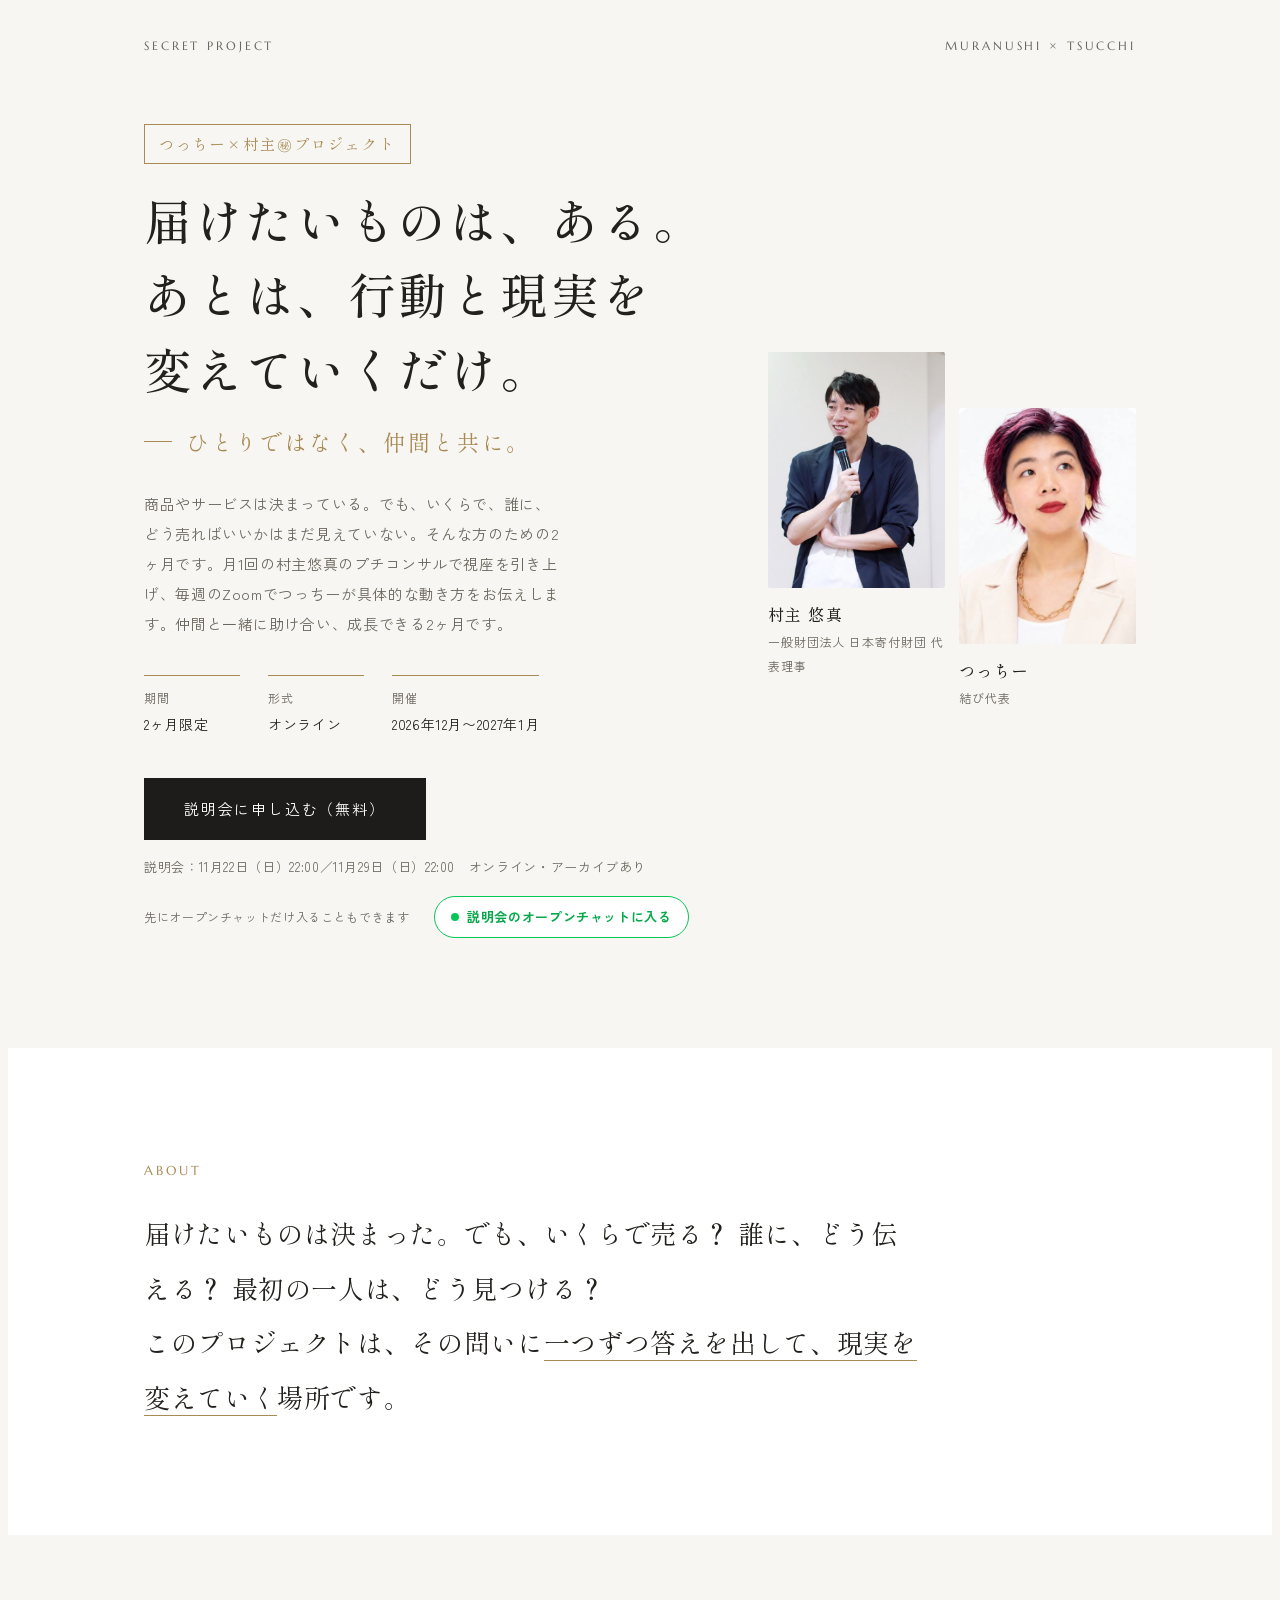
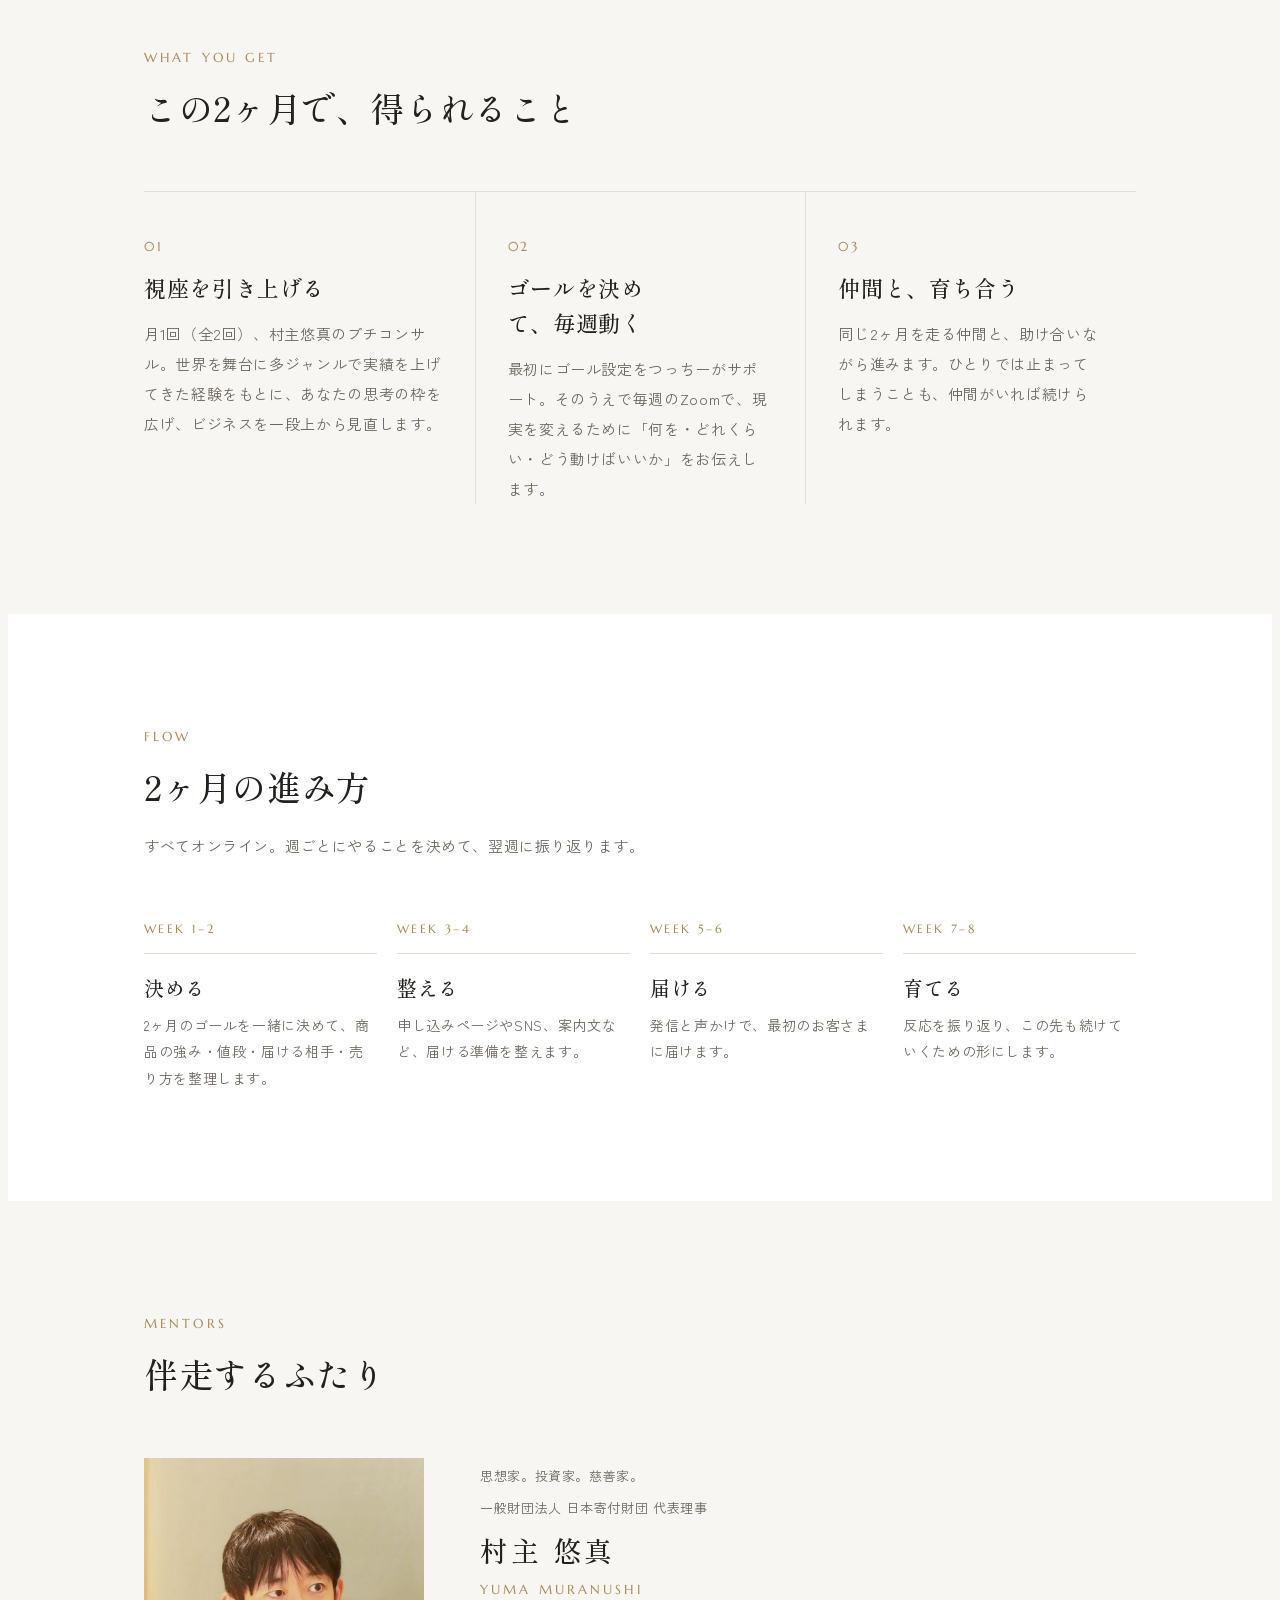
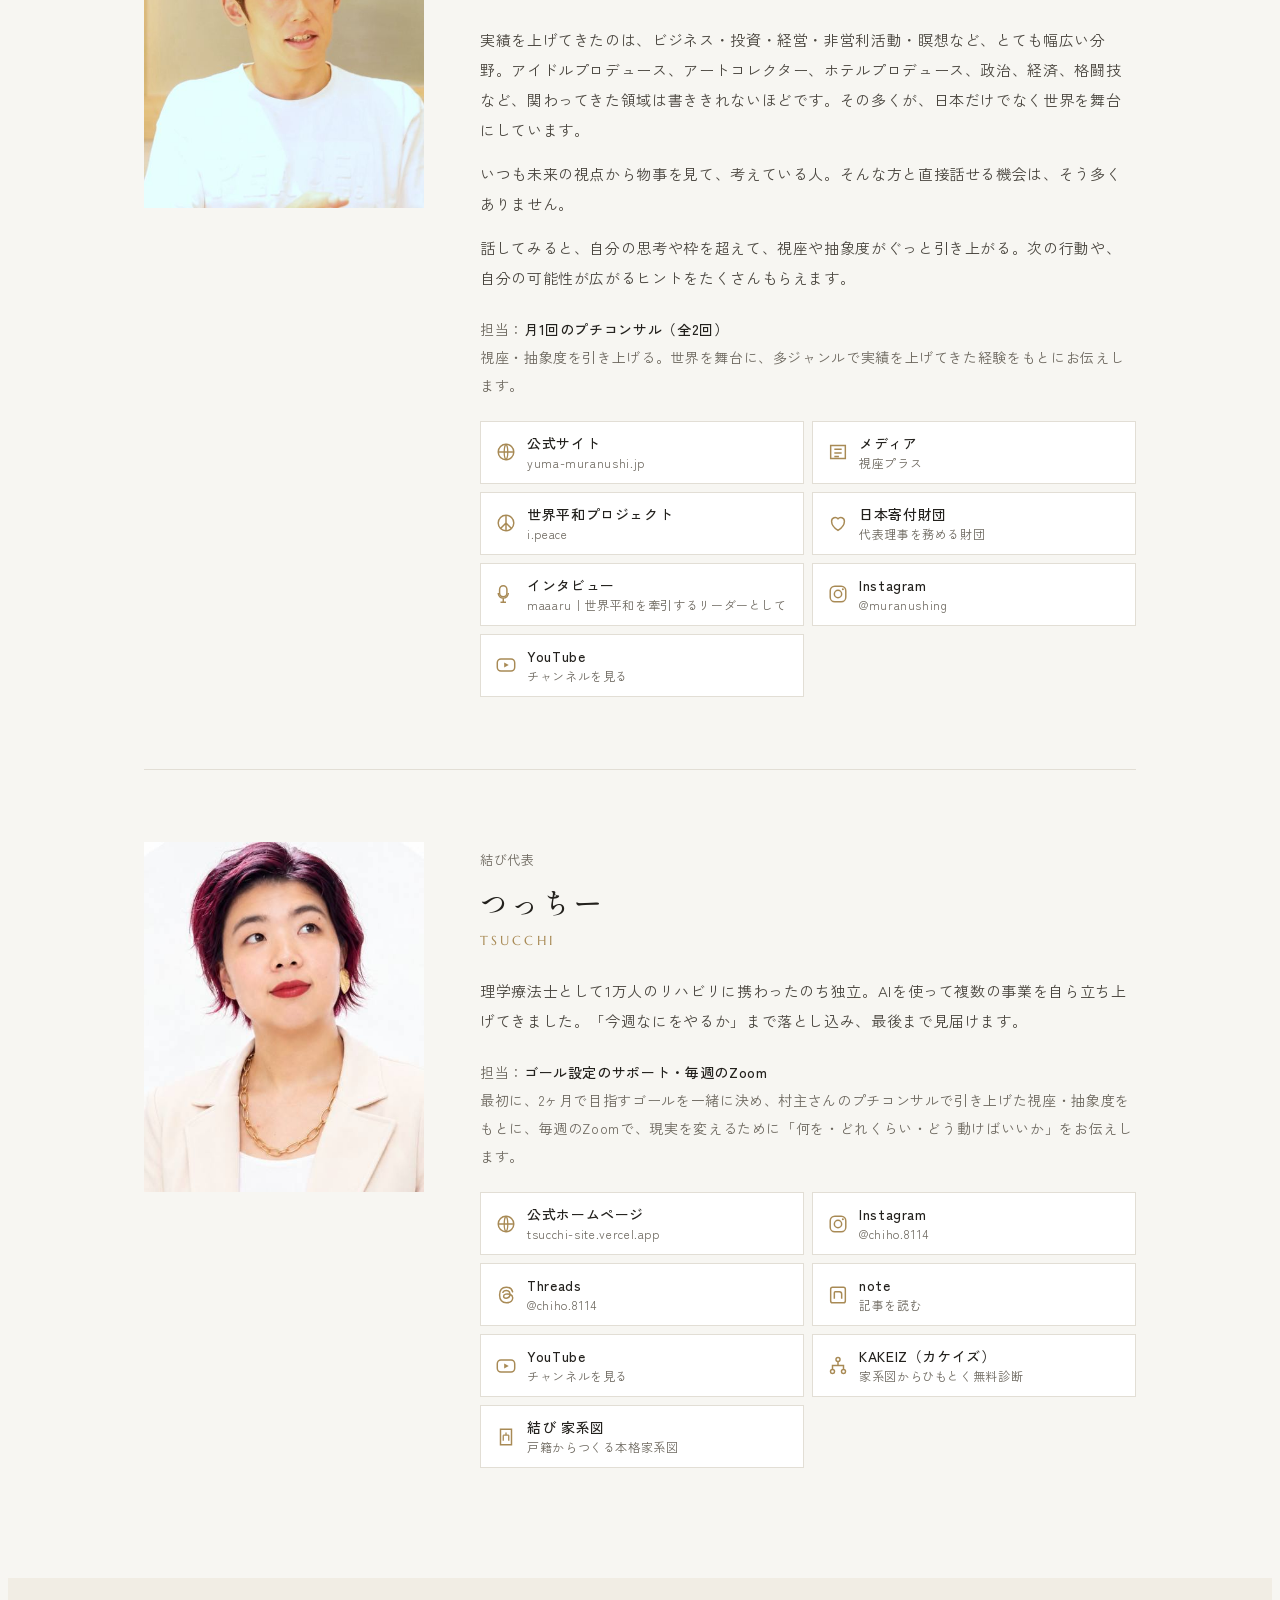
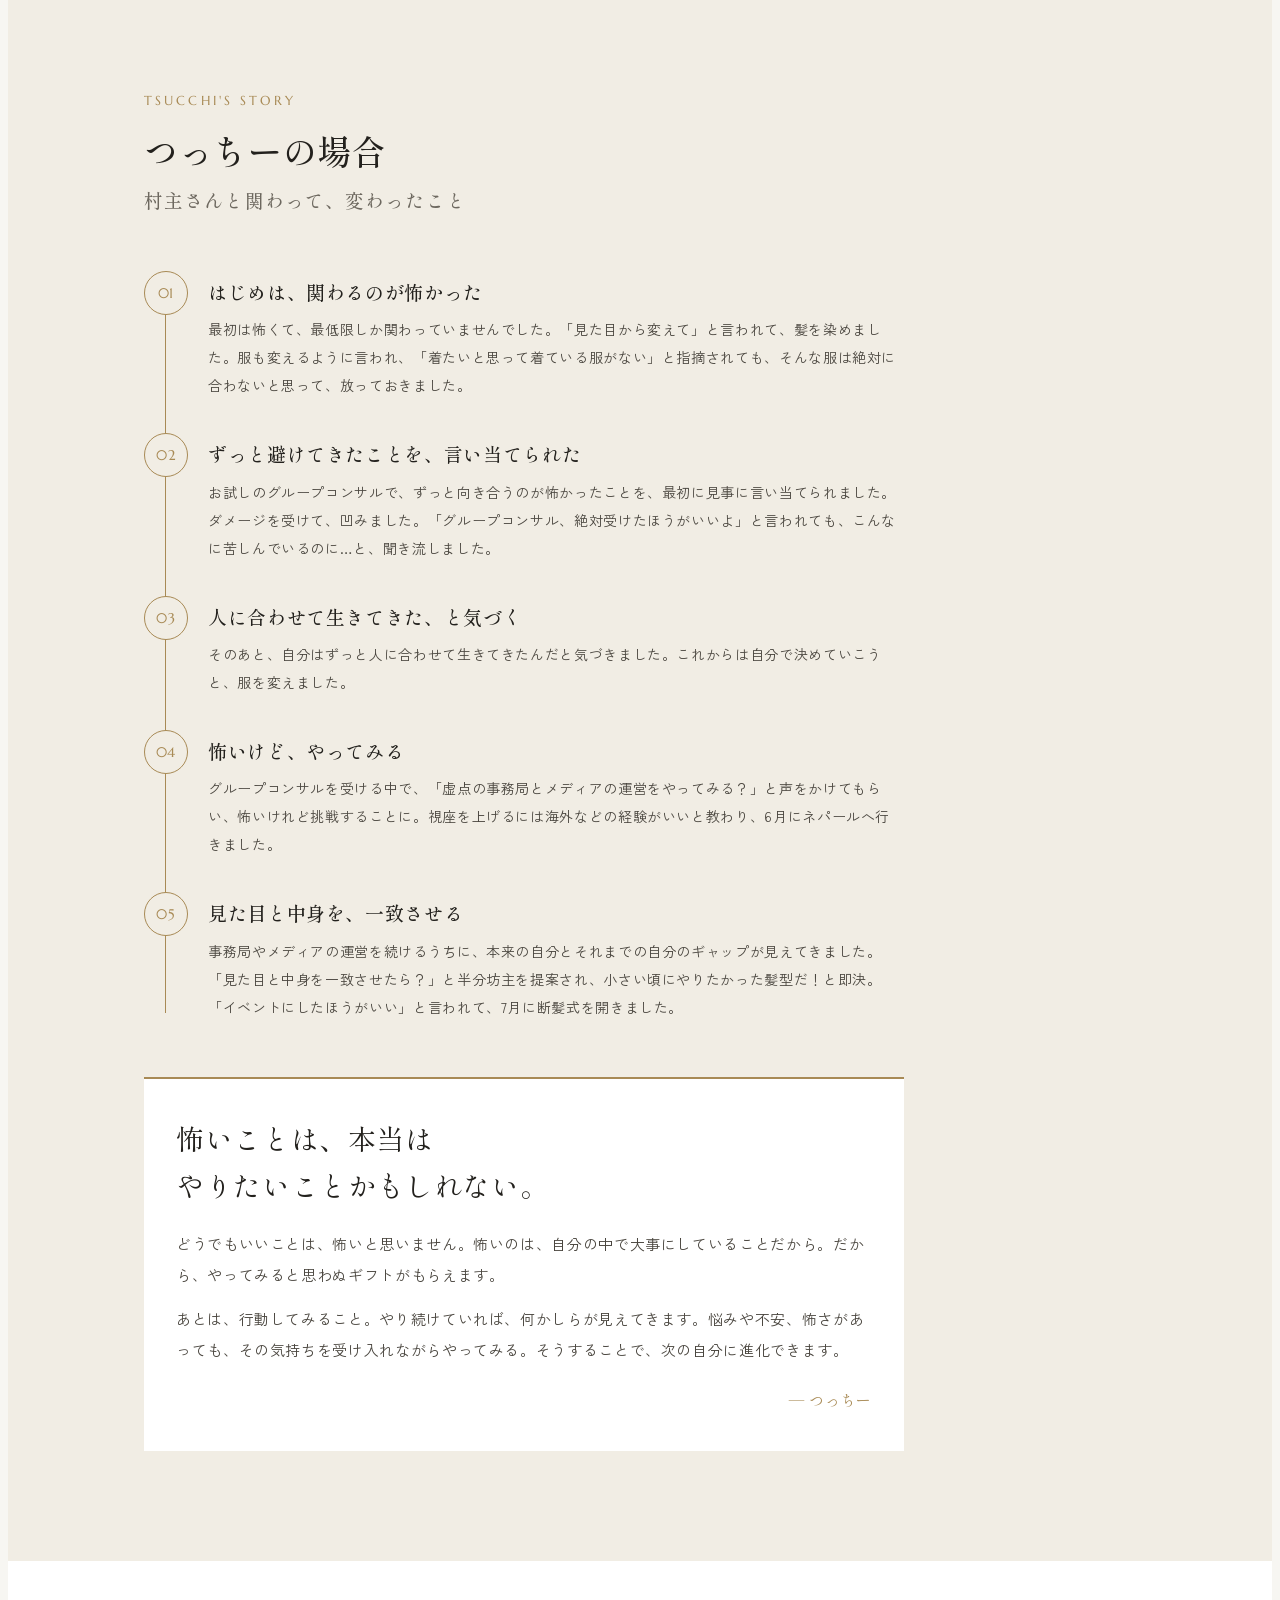
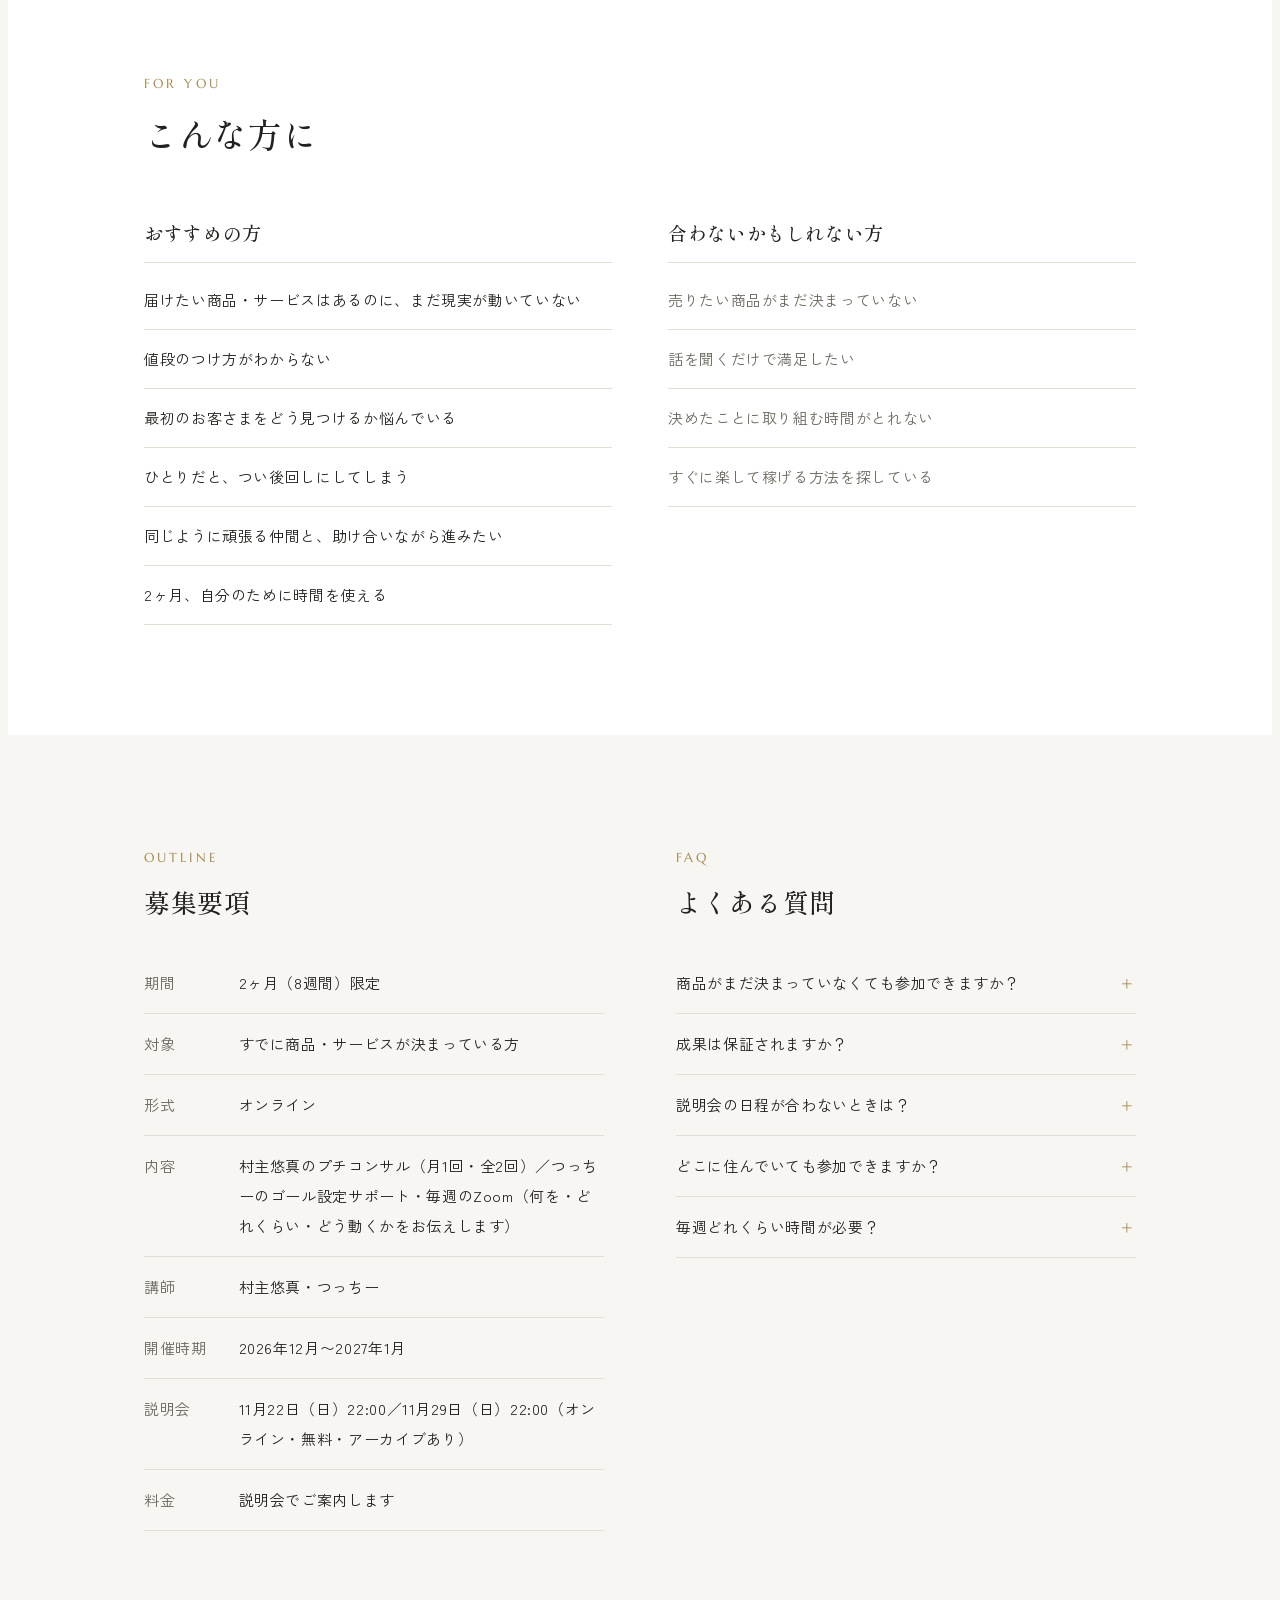
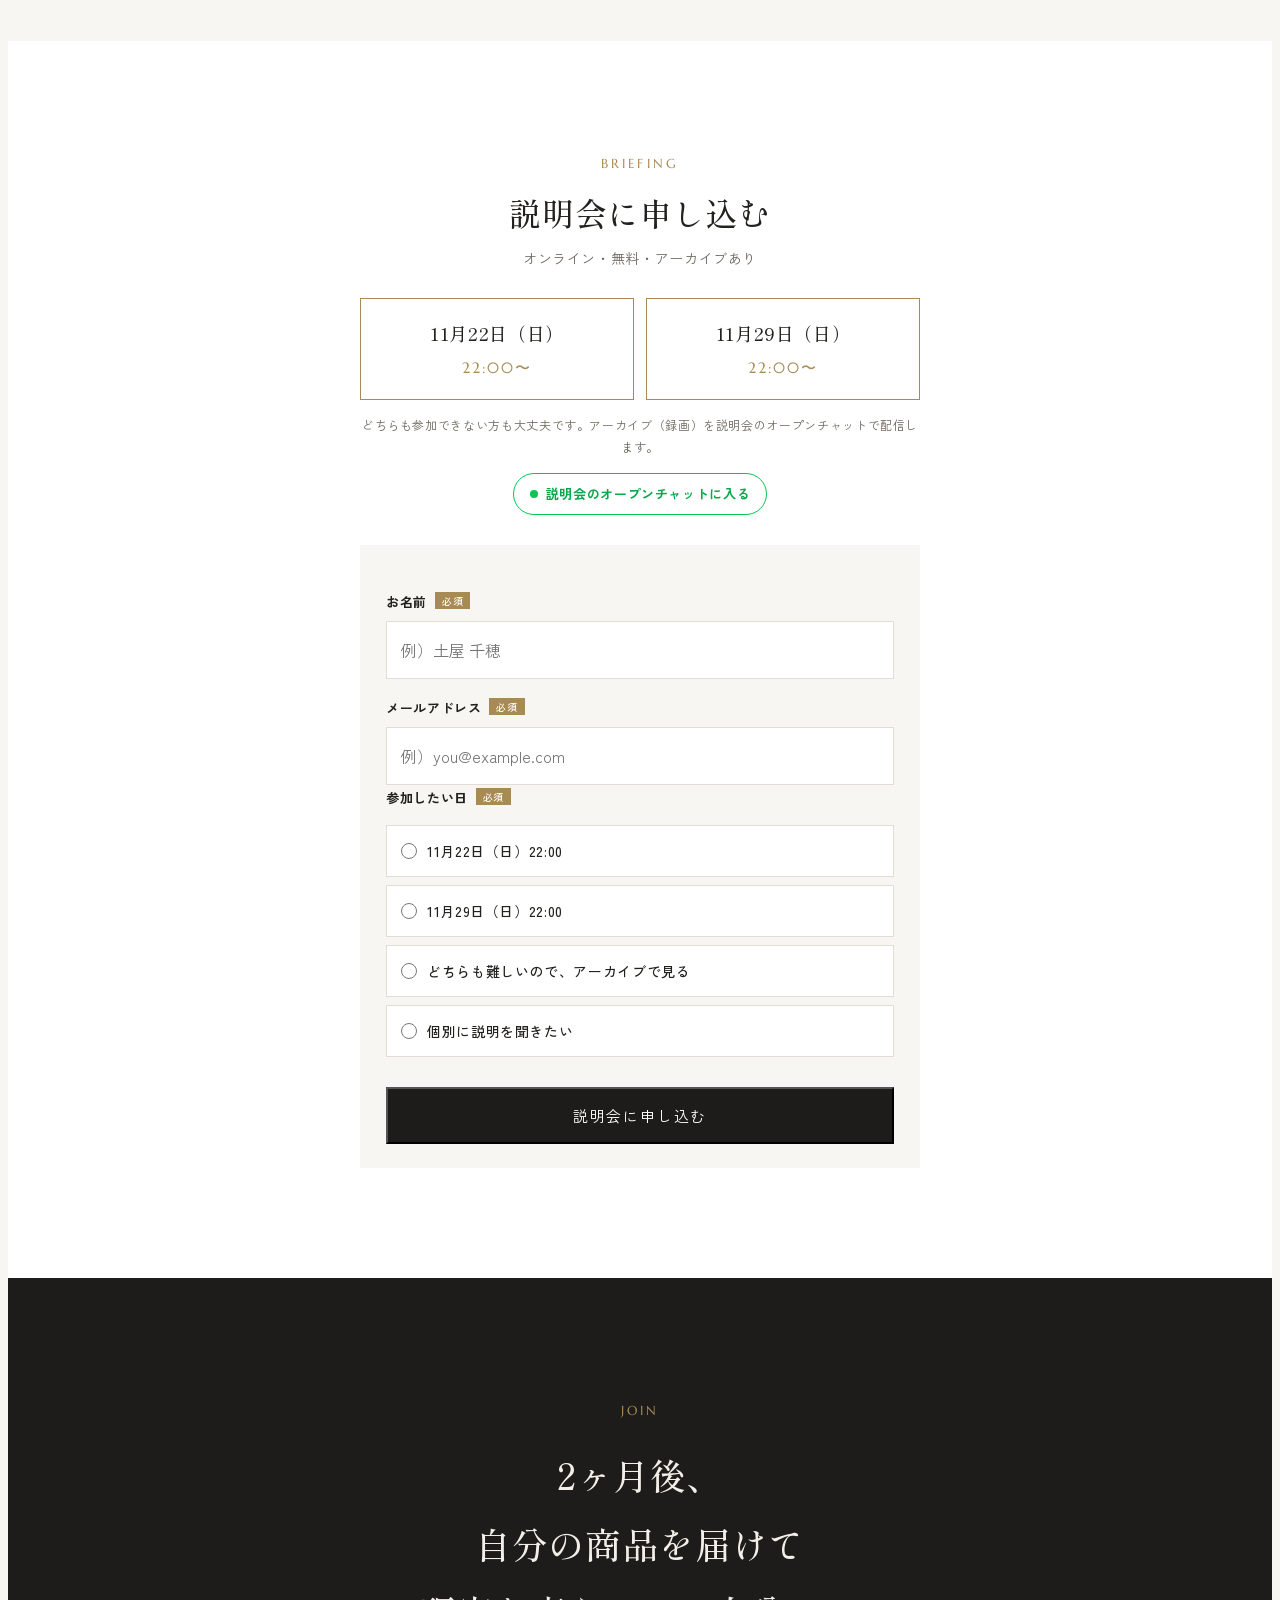
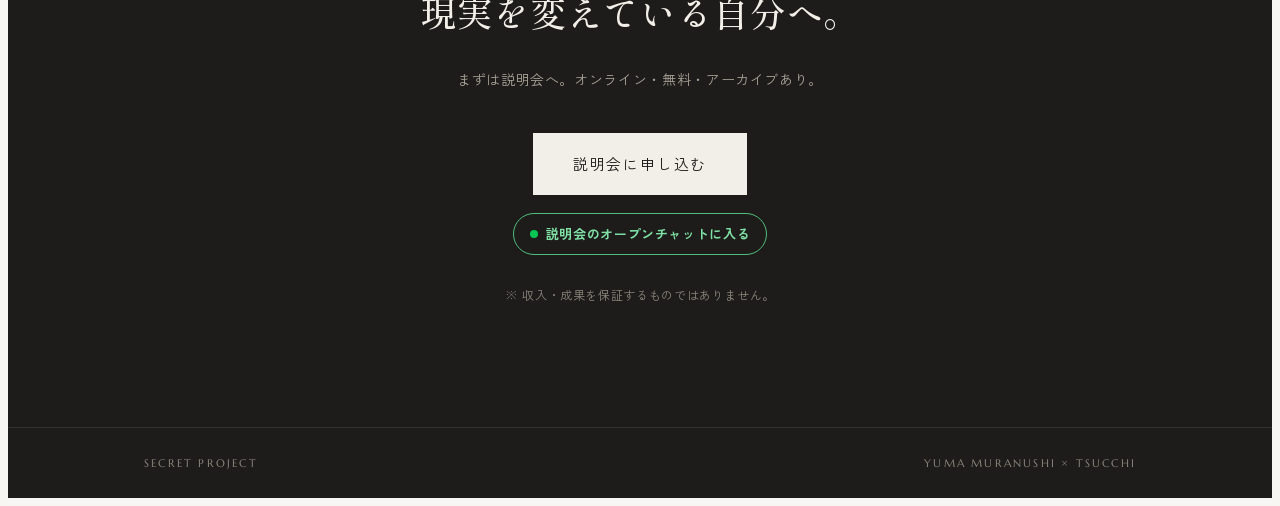
==== commit f1e8f5a0: "つっちーの変化ストーリーを追加" ====
--- a/index.html
+++ b/index.html
@@ -48,6 +48,23 @@
 .together{font-family:"Shippori Mincho","Hiragino Mincho ProN","Yu Mincho",serif;color:#a88a55;font-size:clamp(17px,2.2vw,22px);letter-spacing:.12em;margin-top:14px;display:flex;align-items:center;gap:14px}
 .together::before{content:"";width:28px;height:1px;background:#a88a55;flex:none}
 .pname{display:inline-block;font-family:"Shippori Mincho","Hiragino Mincho ProN",serif;font-size:15px;letter-spacing:.14em;color:#a88a55;border:1px solid #a88a55;padding:4px 14px}
+
+.story{background:#f1ede4}
+.story .ttl h2 small{display:block;font-size:.55em;color:var(--sub);margin-top:6px;letter-spacing:.06em}
+.tl{list-style:none;margin:0;padding:0;position:relative;max-width:760px}
+.tl::before{content:"";position:absolute;left:21px;top:8px;bottom:8px;width:1px;background:var(--gold)}
+.tl li{display:grid;grid-template-columns:44px 1fr;gap:20px;padding-bottom:34px;position:relative}
+.tl li:last-child{padding-bottom:0}
+.tl .st{width:44px;height:44px;border-radius:50%;background:#f1ede4;border:1px solid var(--gold);color:var(--gold);font-family:var(--en);font-size:14px;letter-spacing:.06em;display:flex;align-items:center;justify-content:center;position:relative;z-index:1}
+.tl li > div{min-width:0;padding-top:6px}
+.tl h3{font-size:19px;line-height:1.6;margin:0 0 8px}
+.tl p{color:#4a463f;font-size:14px;line-height:2}
+.msgbox{max-width:760px;margin-top:56px;background:#fff;border-top:2px solid var(--gold);padding:36px 32px}
+.msgbox .lead-q{font-family:var(--min);font-size:clamp(21px,3vw,28px);line-height:1.7;color:var(--ink);margin-bottom:18px}
+.msgbox p{color:#4a463f;font-size:15px;line-height:2.1}
+.msgbox p + p{margin-top:12px}
+.msgbox .sign{text-align:right;font-family:var(--min);color:var(--gold);margin-top:18px}
+@media (max-width:600px){.msgbox{padding:28px 22px}.tl li{gap:14px}}
 </style>
 </head>
 <body>
@@ -139,6 +156,23 @@
      <a href="https://musubi-kakeizu.vercel.app" target="_blank" rel="noopener"><svg viewBox="0 0 24 24"><path d="M6 3.5h12v17H6z" fill="none" stroke="currentColor" stroke-width="1.6"/><path d="M12 7v3M9 10h6M9 10v3M15 10v3M9 13v3M15 13v3" fill="none" stroke="currentColor" stroke-width="1.4"/></svg><span><b>結び 家系図</b>戸籍からつくる本格家系図</span></a>
     </div>
     </div>
+  </div>
+</div></section>
+
+<section class="story" id="story"><div class="wrap">
+  <div class="ttl"><span class="en">TSUCCHI'S STORY</span><h2>つっちーの場合<br><small>村主さんと関わって、変わったこと</small></h2></div>
+  <ol class="tl">
+    <li><span class="st">01</span><div><h3>はじめは、関わるのが怖かった</h3><p>最初は怖くて、最低限しか関わっていませんでした。「見た目から変えて」と言われて、髪を染めました。服も変えるように言われ、「着たいと思って着ている服がない」と指摘されても、そんな服は絶対に合わないと思って、放っておきました。</p></div></li>
+    <li><span class="st">02</span><div><h3>ずっと避けてきたことを、言い当てられた</h3><p>お試しのグループコンサルで、ずっと向き合うのが怖かったことを、最初に見事に言い当てられました。ダメージを受けて、凹みました。「グループコンサル、絶対受けたほうがいいよ」と言われても、こんなに苦しんでいるのに…と、聞き流しました。</p></div></li>
+    <li><span class="st">03</span><div><h3>人に合わせて生きてきた、と気づく</h3><p>そのあと、自分はずっと人に合わせて生きてきたんだと気づきました。これからは自分で決めていこうと、服を変えました。</p></div></li>
+    <li><span class="st">04</span><div><h3>怖いけど、やってみる</h3><p>グループコンサルを受ける中で、「虚点の事務局とメディアの運営をやってみる？」と声をかけてもらい、怖いけれど挑戦することに。視座を上げるには海外などの経験がいいと教わり、6月にネパールへ行きました。</p></div></li>
+    <li><span class="st">05</span><div><h3>見た目と中身を、一致させる</h3><p>事務局やメディアの運営を続けるうちに、本来の自分とそれまでの自分のギャップが見えてきました。「見た目と中身を一致させたら？」と半分坊主を提案され、小さい頃にやりたかった髪型だ！と即決。「イベントにしたほうがいい」と言われて、7月に断髪式を開きました。</p></div></li>
+  </ol>
+  <div class="msgbox">
+    <p class="lead-q">怖いことは、本当は<br>やりたいことかもしれない。</p>
+    <p>どうでもいいことは、怖いと思いません。怖いのは、自分の中で大事にしていることだから。だから、やってみると思わぬギフトがもらえます。</p>
+    <p>あとは、行動してみること。やり続けていれば、何かしらが見えてきます。悩みや不安、怖さがあっても、その気持ちを受け入れながらやってみる。そうすることで、次の自分に進化できます。</p>
+    <p class="sign">― つっちー</p>
   </div>
 </div></section>
 
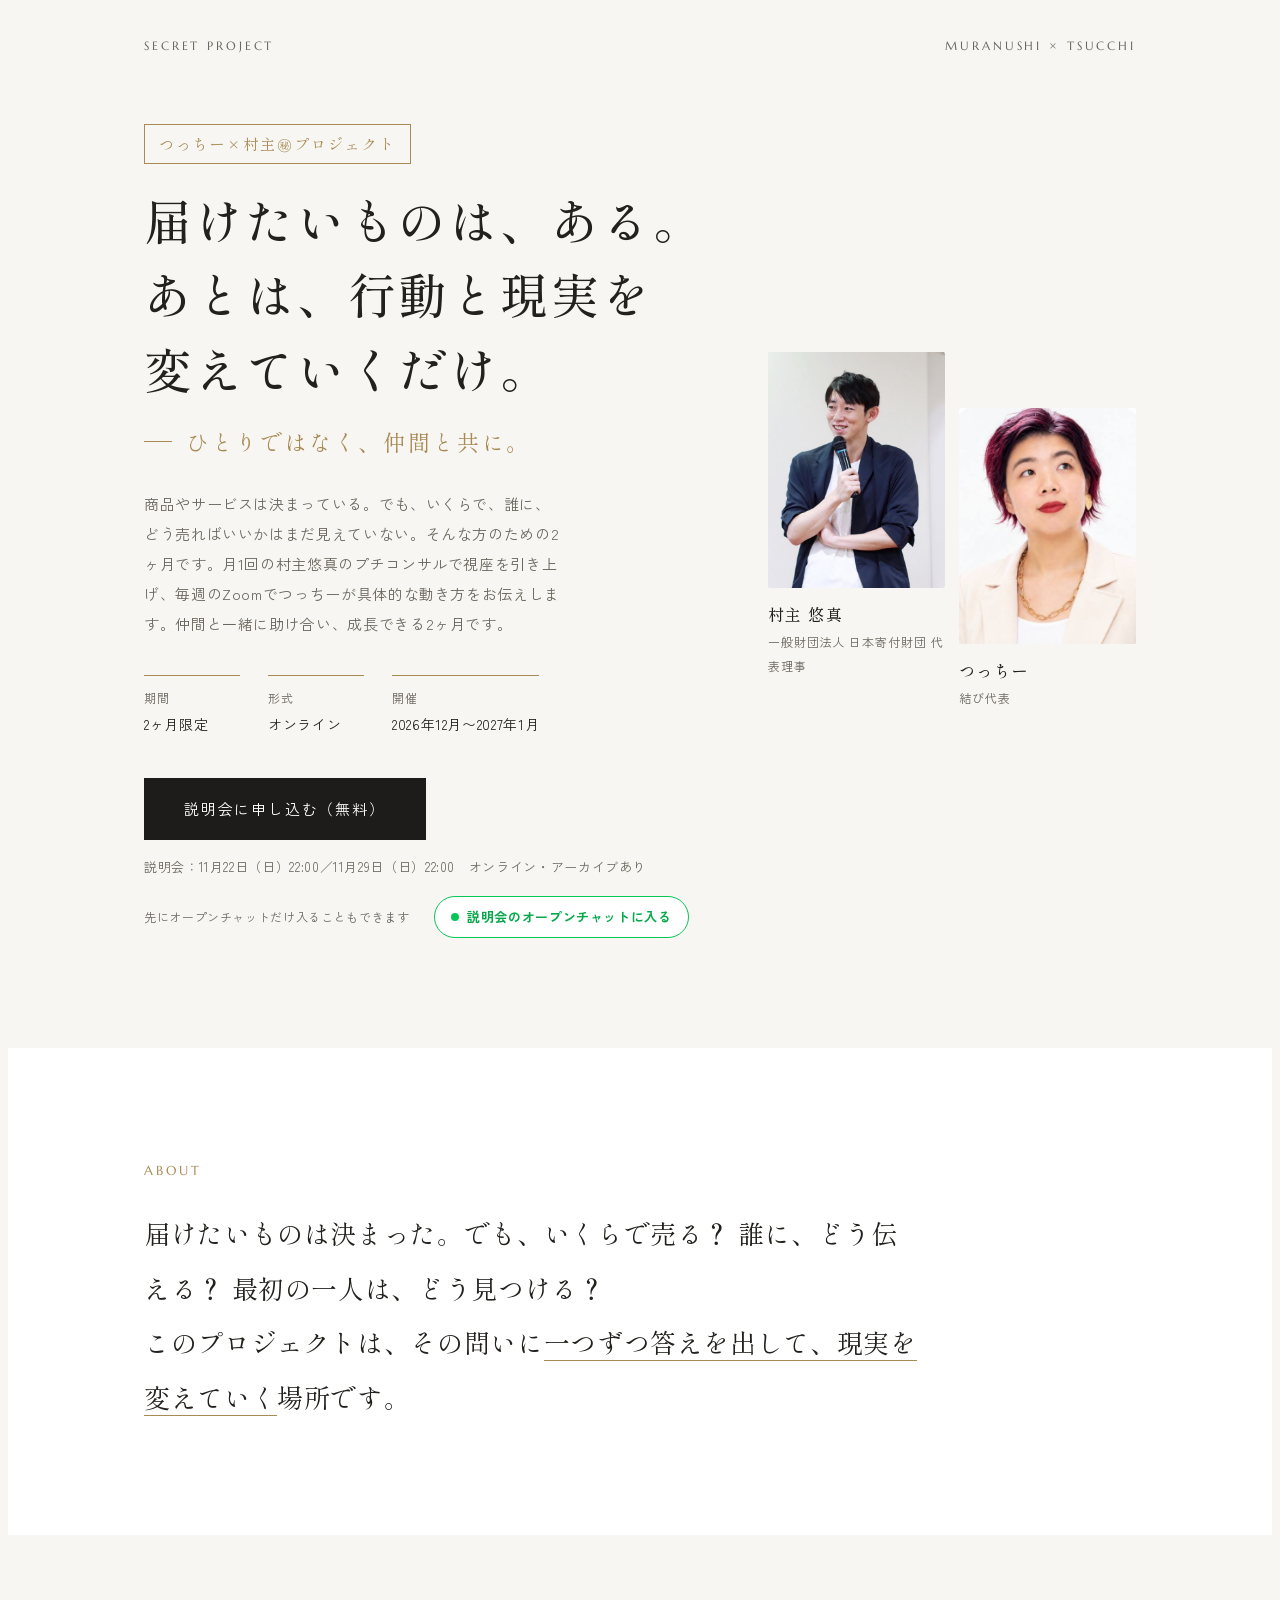
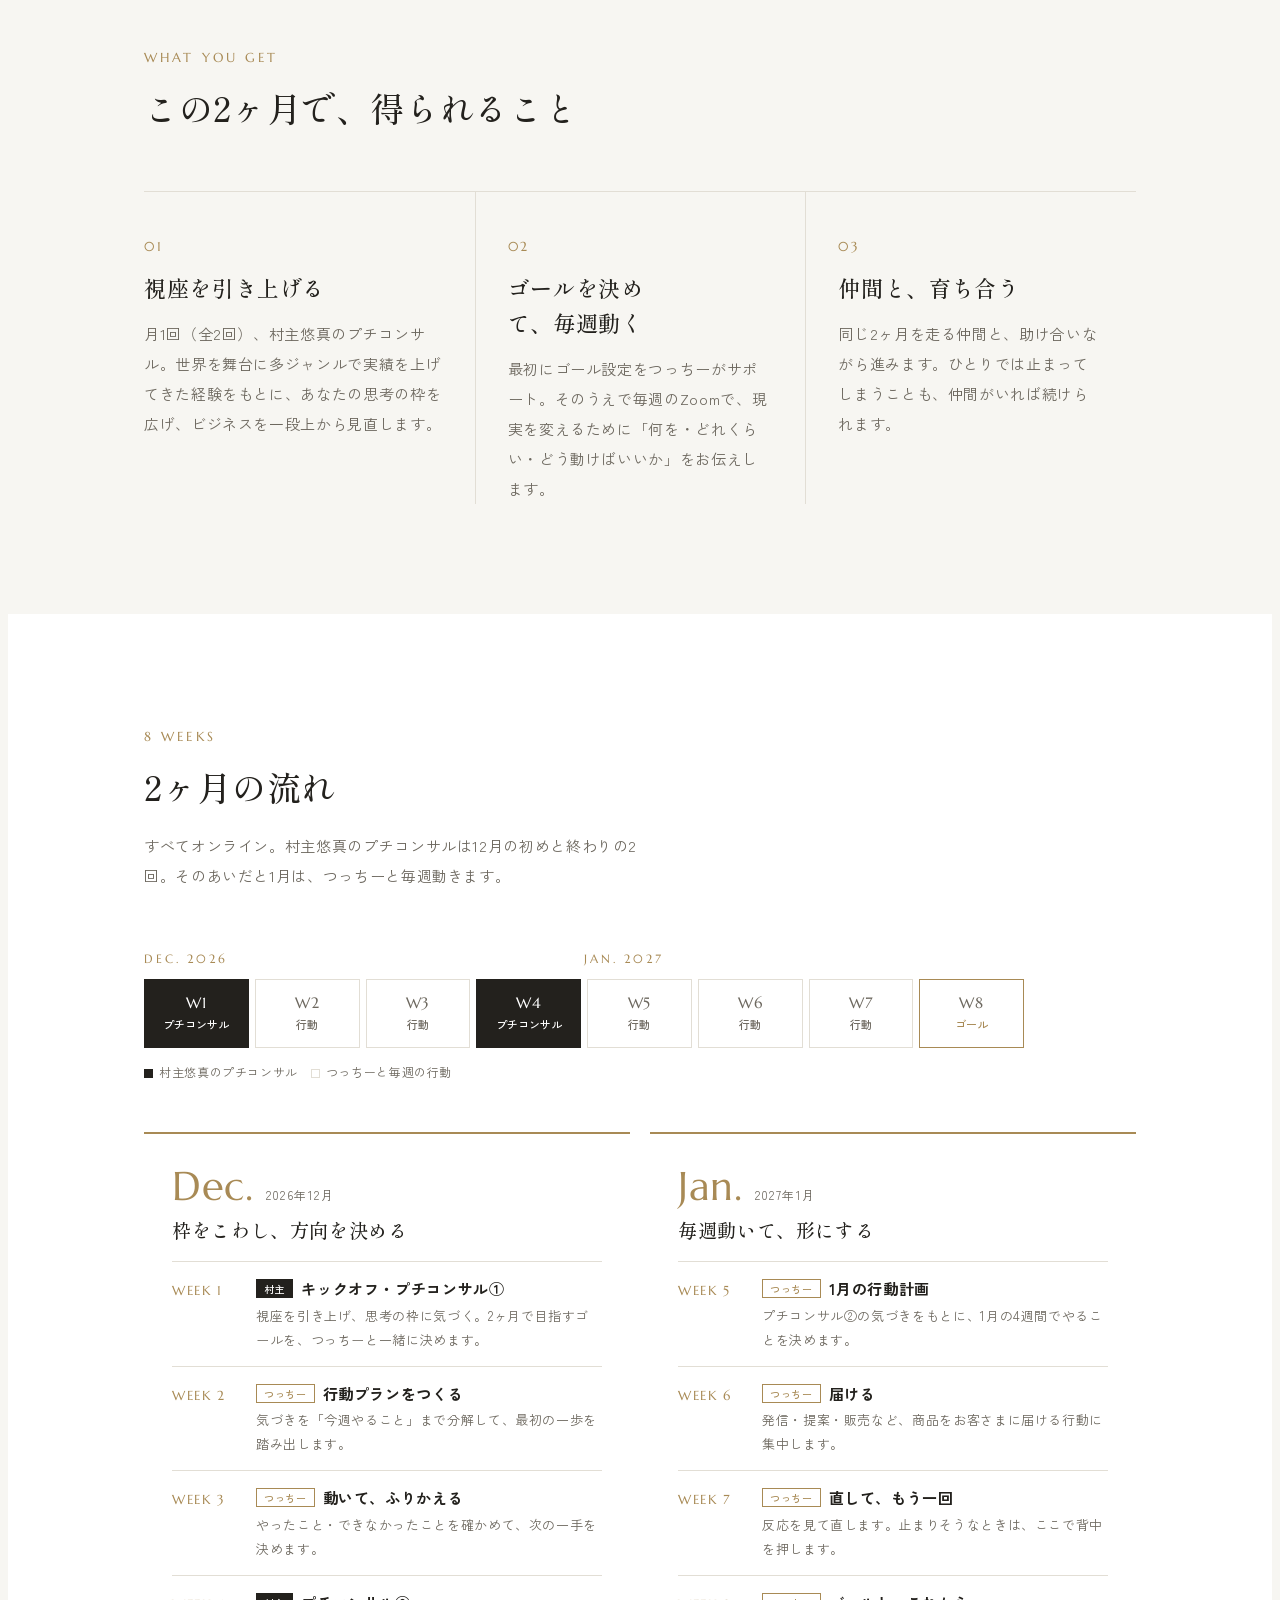
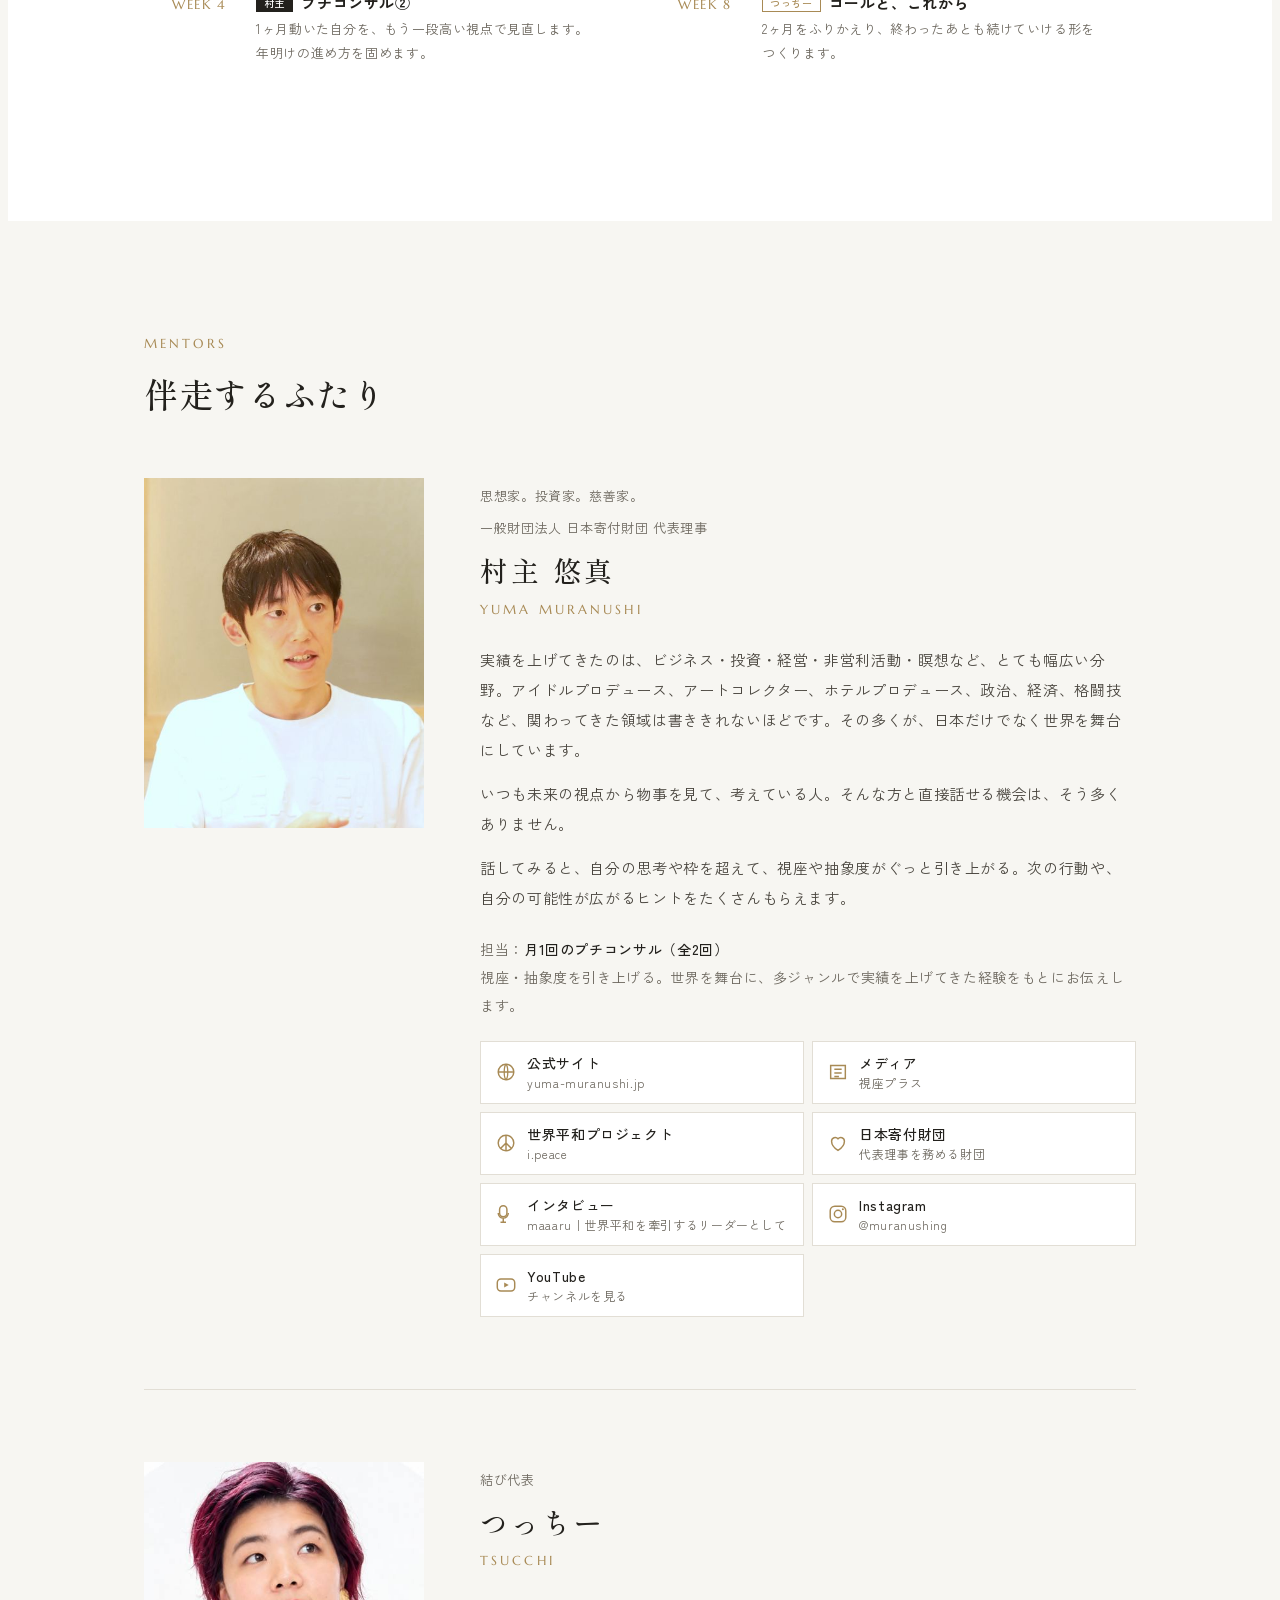
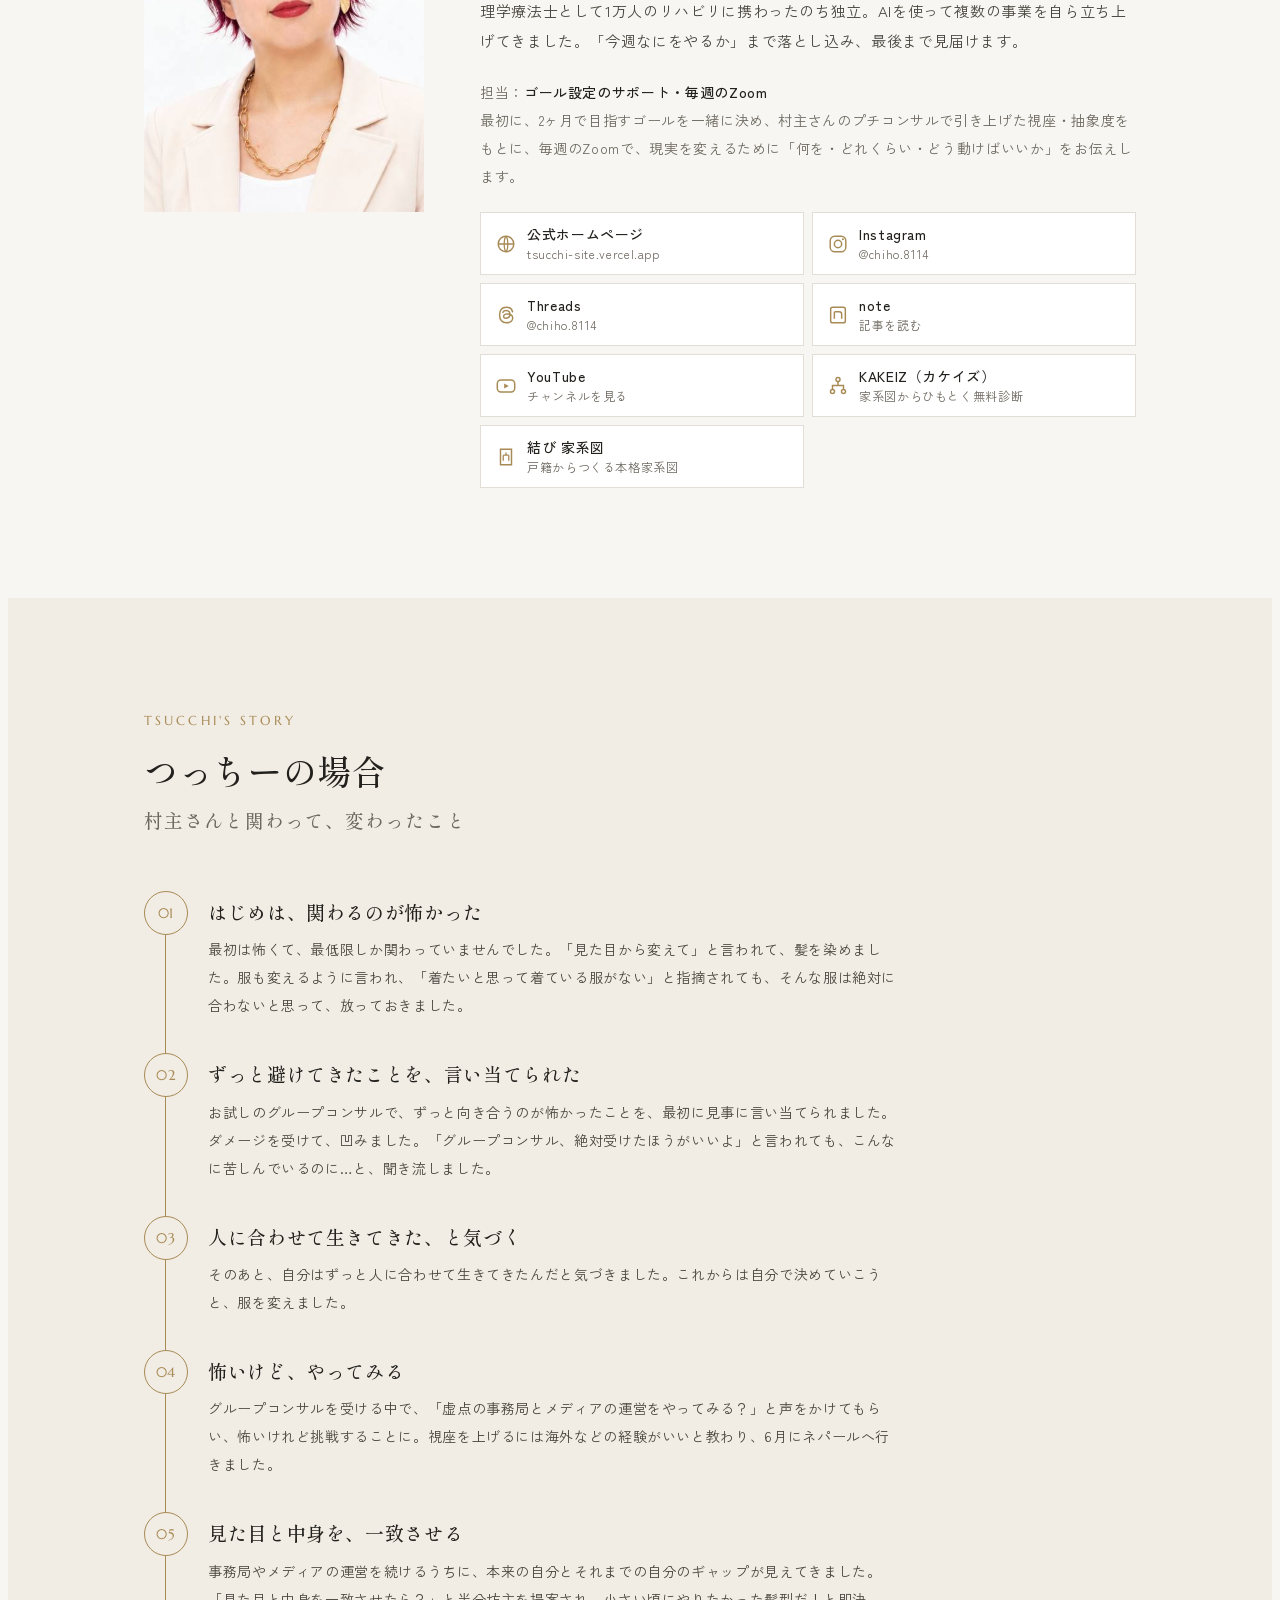
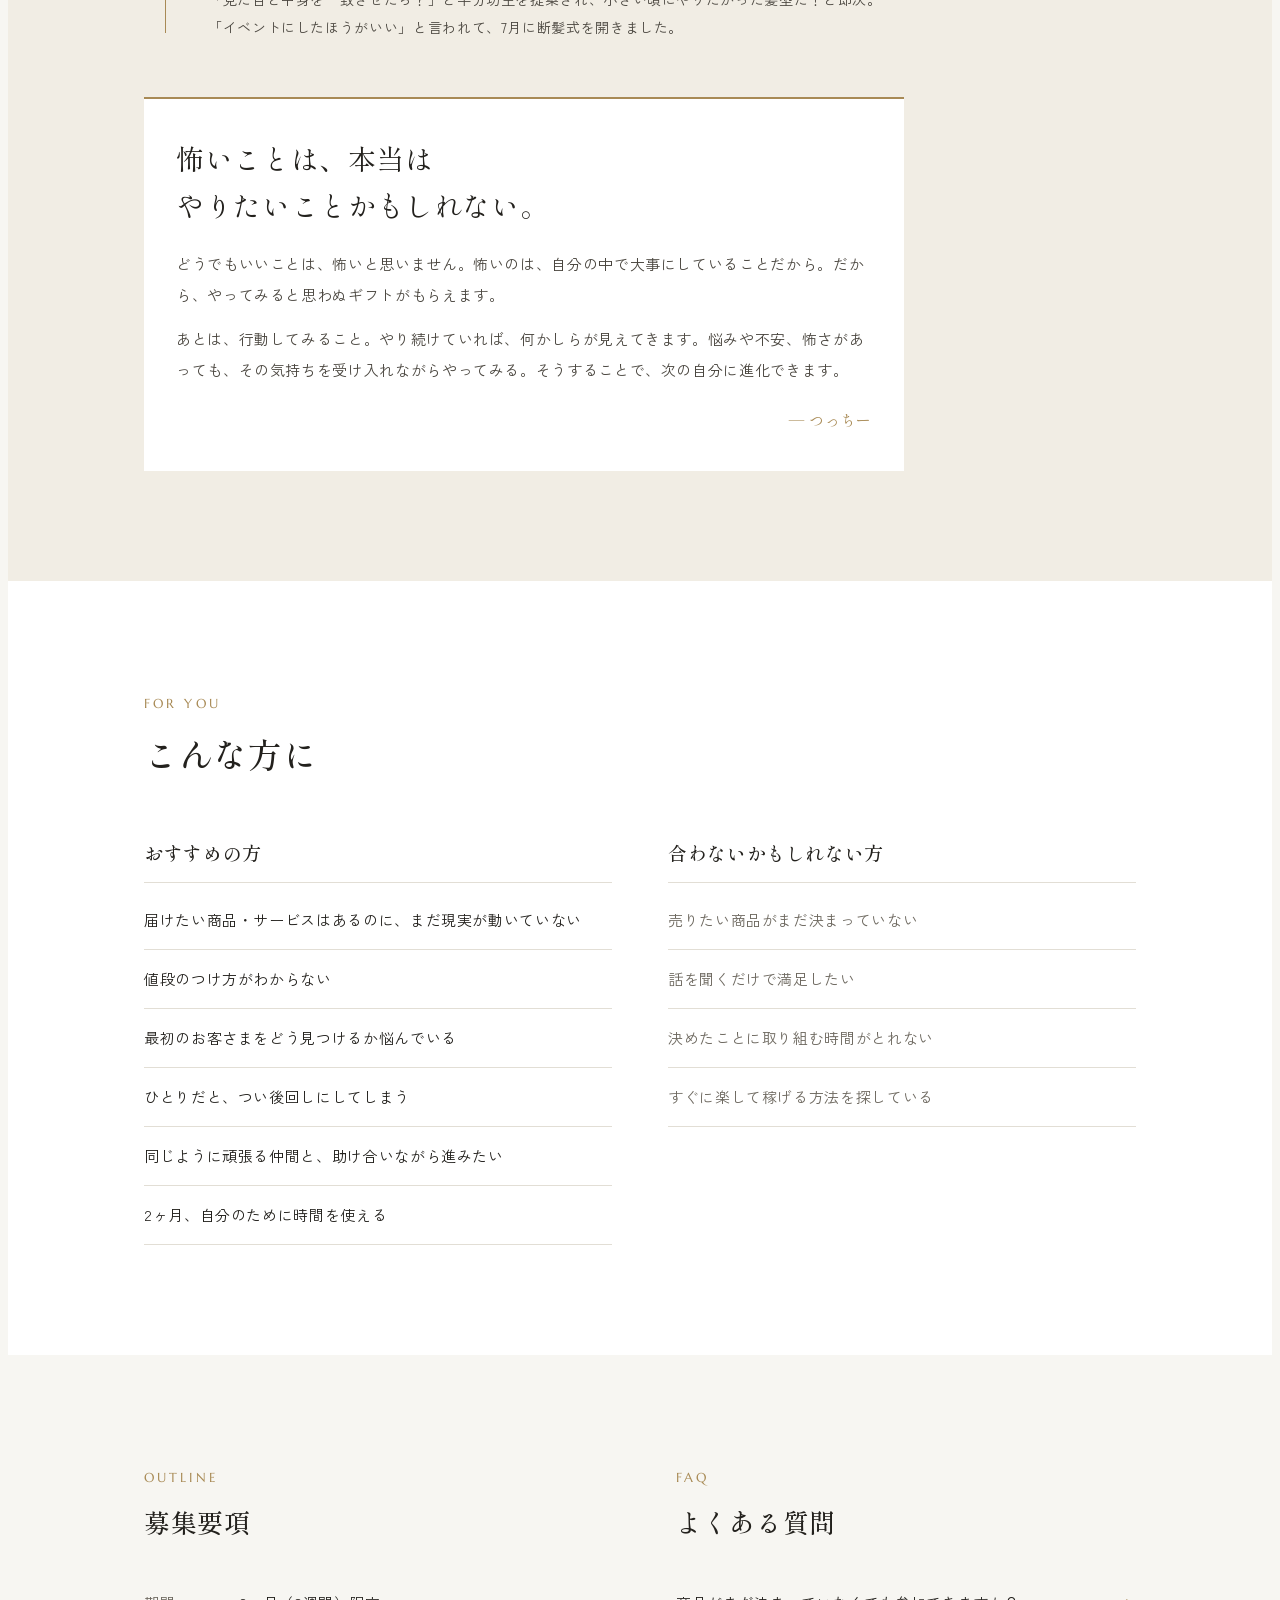
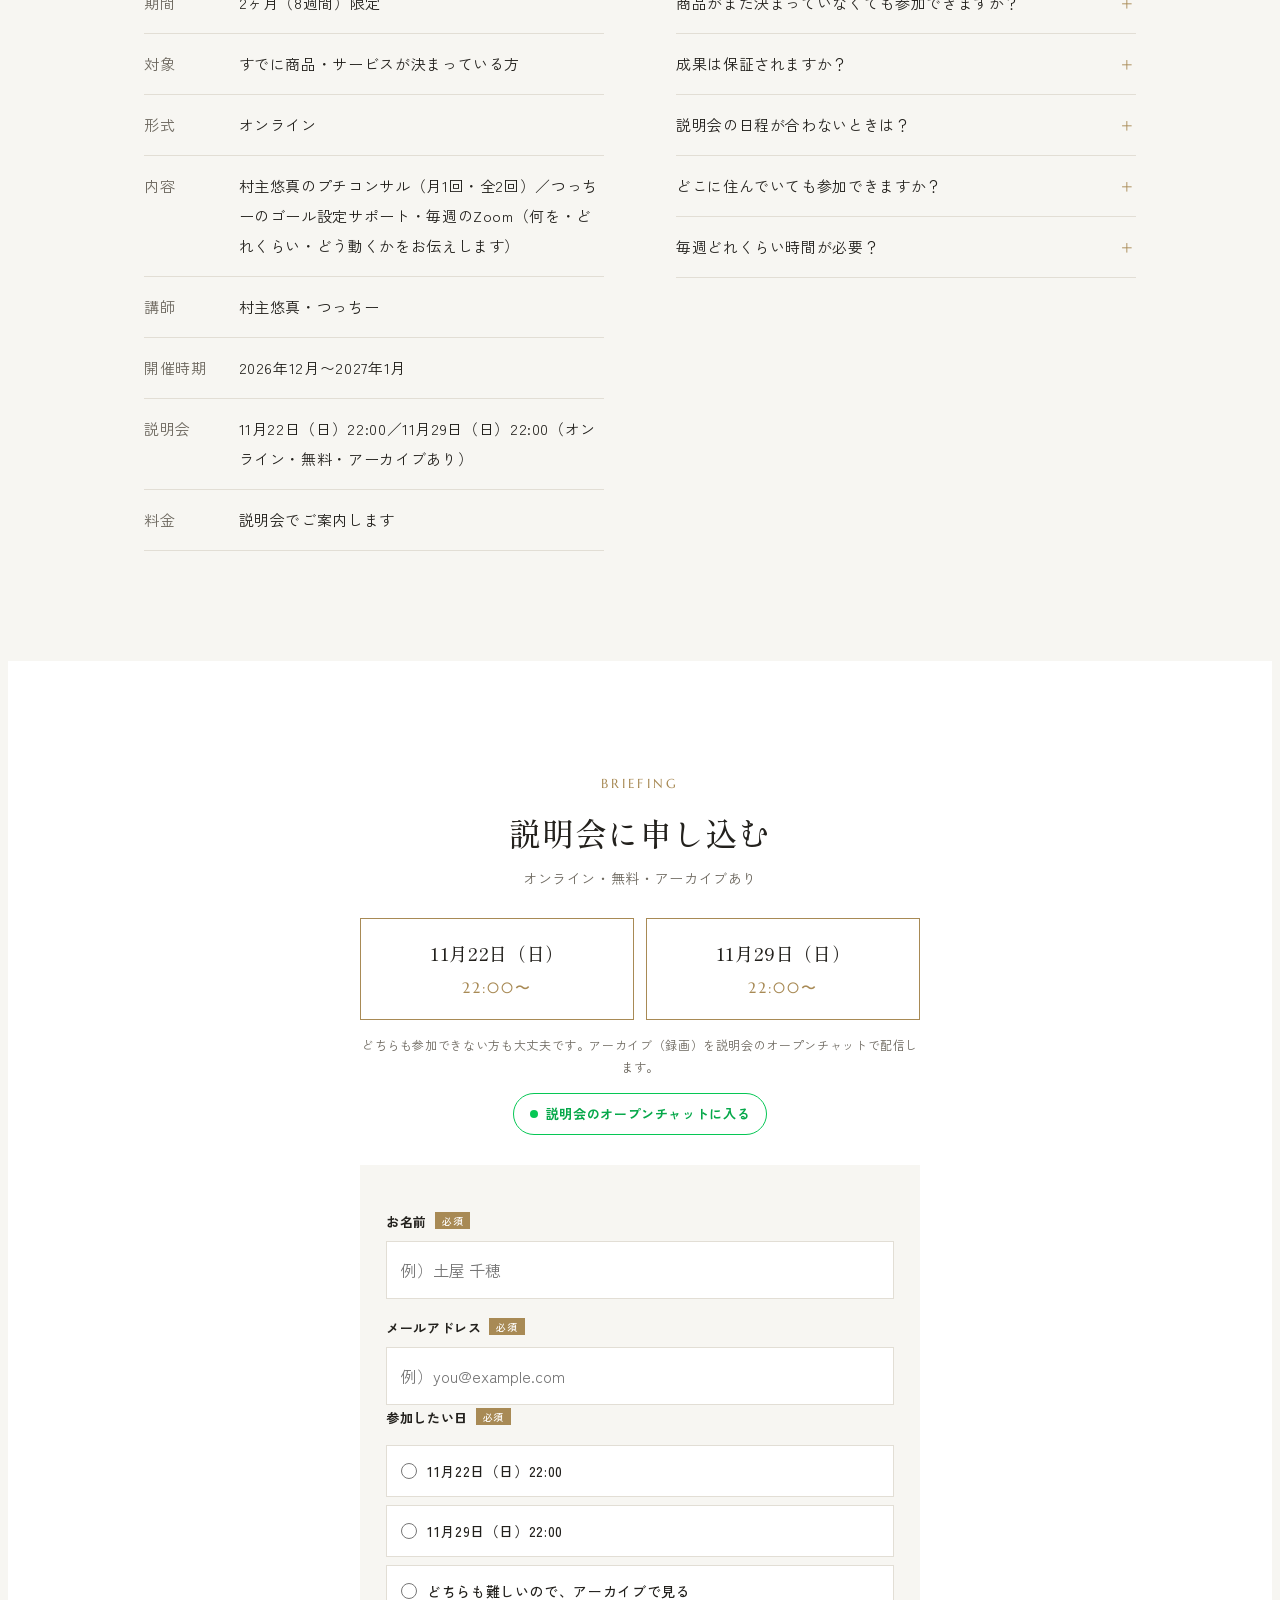
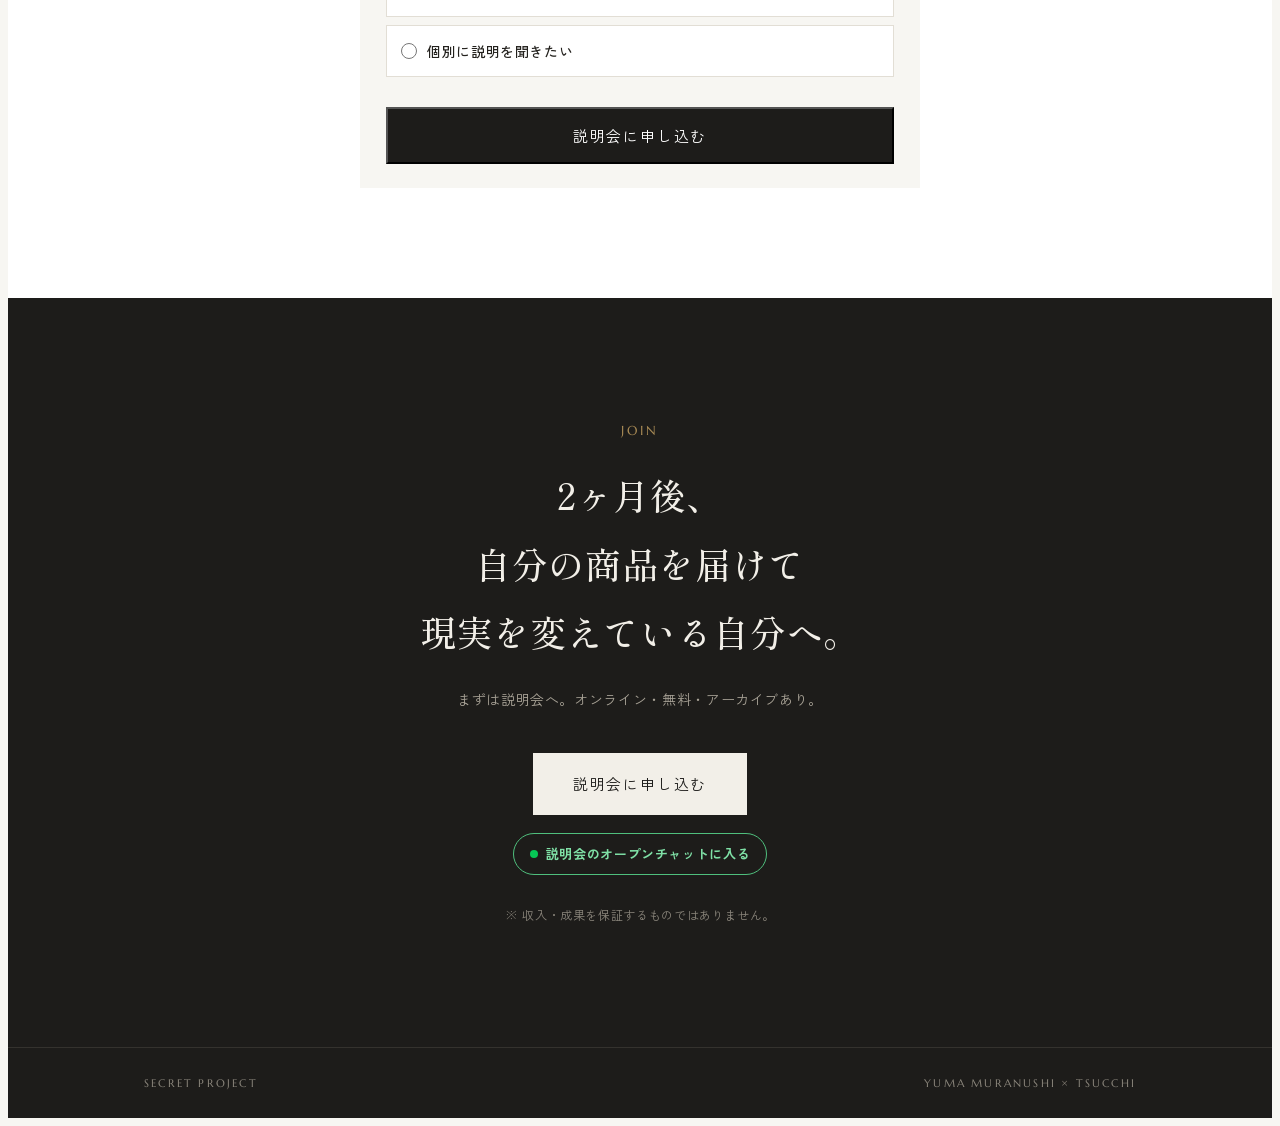
==== commit 1a350580: "2ヶ月の流れを8週グリッド＋月別カードに更新 Co-Authored-By: Claude Opus 5.5 <noreply@anthropic.com> Claude-Session: https" ====
--- a/index.html
+++ b/index.html
@@ -65,6 +65,34 @@
 .msgbox p + p{margin-top:12px}
 .msgbox .sign{text-align:right;font-family:var(--min);color:var(--gold);margin-top:18px}
 @media (max-width:600px){.msgbox{padding:28px 22px}.tl li{gap:14px}}
+
+.wkbar{max-width:880px;margin-bottom:48px}
+.wkm{display:grid;grid-template-columns:1fr 1fr;font-family:var(--en);letter-spacing:.24em;color:var(--gold);font-size:12px;margin-bottom:8px}
+.wkg{display:grid;grid-template-columns:repeat(8,1fr);gap:6px}
+.wk2{background:#fff;border:1px solid var(--line);padding:12px 2px;text-align:center;min-width:0}
+.wk2 i{display:block;font-style:normal;font-family:var(--en);font-size:15px;color:var(--sub);line-height:1.4}
+.wk2 b{display:block;font-size:11px;font-weight:500;color:var(--sub);white-space:nowrap;letter-spacing:0}
+.wk2.c{background:#23211d;border-color:#23211d}
+.wk2.c i,.wk2.c b{color:#fff}
+.wk2.f{border:1.5px solid var(--gold)}
+.wk2.f b{color:var(--gold)}
+.wkl{font-size:12px;color:var(--sub);margin-top:12px}
+.dt{display:inline-block;width:9px;height:9px;border:1px solid var(--line);background:#fff;margin-right:6px;vertical-align:-1px}
+.dt.c{background:#23211d;border-color:#23211d}
+.months{display:grid;grid-template-columns:1fr 1fr;gap:20px}
+.month{background:#fff;padding:32px 28px;min-width:0;border-top:2px solid var(--gold)}
+.month .mh{display:flex;align-items:baseline;gap:12px}
+.month .mh b{font-family:var(--en);font-size:40px;font-weight:400;color:var(--gold);line-height:1}
+.month .mh span{font-size:12px;color:var(--sub);letter-spacing:.12em}
+.month h3{font-size:19px;margin:8px 0 16px}
+.ms{display:grid;grid-template-columns:70px 1fr;gap:14px;padding:14px 0;border-top:1px solid var(--line)}
+.ms .w{font-family:var(--en);font-size:13px;color:var(--gold);letter-spacing:.12em;padding-top:2px}
+.ms > div{min-width:0}
+.ms .t{font-weight:700;font-size:15px;line-height:1.7}
+.ms .d{font-size:13px;color:var(--sub);line-height:1.85;margin-top:2px}
+.ms.key .t::before{content:"村主";font-size:10px;font-weight:500;color:#fff;background:#23211d;padding:2px 8px;margin-right:8px;vertical-align:2px}
+.ms.tc .t::before{content:"つっちー";font-size:10px;font-weight:500;color:var(--gold);border:1px solid var(--gold);padding:1px 7px;margin-right:8px;vertical-align:2px}
+@media (max-width:820px){.wkg{grid-template-columns:repeat(4,1fr)}.wkm{display:none}.months{grid-template-columns:1fr}.wk2 b{font-size:10px}}
 </style>
 </head>
 <body>
@@ -107,13 +135,39 @@
   </div>
 </div></section>
 
-<section class="flow"><div class="wrap">
-  <div class="ttl"><span class="en">FLOW</span><h2>2ヶ月の進み方</h2><p>すべてオンライン。週ごとにやることを決めて、翌週に振り返ります。</p></div>
-  <div class="steps">
-    <div class="step"><span class="wk">WEEK 1–2</span><h3>決める</h3><p>2ヶ月のゴールを一緒に決めて、商品の強み・値段・届ける相手・売り方を整理します。</p></div>
-    <div class="step"><span class="wk">WEEK 3–4</span><h3>整える</h3><p>申し込みページやSNS、案内文など、届ける準備を整えます。</p></div>
-    <div class="step"><span class="wk">WEEK 5–6</span><h3>届ける</h3><p>発信と声かけで、最初のお客さまに届けます。</p></div>
-    <div class="step"><span class="wk">WEEK 7–8</span><h3>育てる</h3><p>反応を振り返り、この先も続けていくための形にします。</p></div>
+<section class="flow" id="flow"><div class="wrap">
+  <div class="ttl"><span class="en">8 WEEKS</span><h2>2ヶ月の流れ</h2><p>すべてオンライン。村主悠真のプチコンサルは12月の初めと終わりの2回。そのあいだと1月は、つっちーと毎週動きます。</p></div>
+  <div class="wkbar">
+    <div class="wkm"><span>DEC. 2026</span><span>JAN. 2027</span></div>
+    <div class="wkg">
+      <div class="wk2 c"><i>W1</i><b>プチコンサル</b></div>
+      <div class="wk2"><i>W2</i><b>行動</b></div>
+      <div class="wk2"><i>W3</i><b>行動</b></div>
+      <div class="wk2 c"><i>W4</i><b>プチコンサル</b></div>
+      <div class="wk2"><i>W5</i><b>行動</b></div>
+      <div class="wk2"><i>W6</i><b>行動</b></div>
+      <div class="wk2"><i>W7</i><b>行動</b></div>
+      <div class="wk2 f"><i>W8</i><b>ゴール</b></div>
+    </div>
+    <p class="wkl"><span class="dt c"></span>村主悠真のプチコンサル　<span class="dt"></span>つっちーと毎週の行動</p>
+  </div>
+  <div class="months">
+    <div class="month">
+      <div class="mh"><b>Dec.</b><span>2026年12月</span></div>
+      <h3>枠をこわし、方向を決める</h3>
+      <div class="ms key"><span class="w">WEEK 1</span><div><p class="t">キックオフ・プチコンサル①</p><p class="d">視座を引き上げ、思考の枠に気づく。2ヶ月で目指すゴールを、つっちーと一緒に決めます。</p></div></div>
+      <div class="ms tc"><span class="w">WEEK 2</span><div><p class="t">行動プランをつくる</p><p class="d">気づきを「今週やること」まで分解して、最初の一歩を踏み出します。</p></div></div>
+      <div class="ms tc"><span class="w">WEEK 3</span><div><p class="t">動いて、ふりかえる</p><p class="d">やったこと・できなかったことを確かめて、次の一手を決めます。</p></div></div>
+      <div class="ms key"><span class="w">WEEK 4</span><div><p class="t">プチコンサル②</p><p class="d">1ヶ月動いた自分を、もう一段高い視点で見直します。年明けの進め方を固めます。</p></div></div>
+    </div>
+    <div class="month">
+      <div class="mh"><b>Jan.</b><span>2027年1月</span></div>
+      <h3>毎週動いて、形にする</h3>
+      <div class="ms tc"><span class="w">WEEK 5</span><div><p class="t">1月の行動計画</p><p class="d">プチコンサル②の気づきをもとに、1月の4週間でやることを決めます。</p></div></div>
+      <div class="ms tc"><span class="w">WEEK 6</span><div><p class="t">届ける</p><p class="d">発信・提案・販売など、商品をお客さまに届ける行動に集中します。</p></div></div>
+      <div class="ms tc"><span class="w">WEEK 7</span><div><p class="t">直して、もう一回</p><p class="d">反応を見て直します。止まりそうなときは、ここで背中を押します。</p></div></div>
+      <div class="ms tc"><span class="w">WEEK 8</span><div><p class="t">ゴールと、これから</p><p class="d">2ヶ月をふりかえり、終わったあとも続けていける形をつくります。</p></div></div>
+    </div>
   </div>
 </div></section>
 
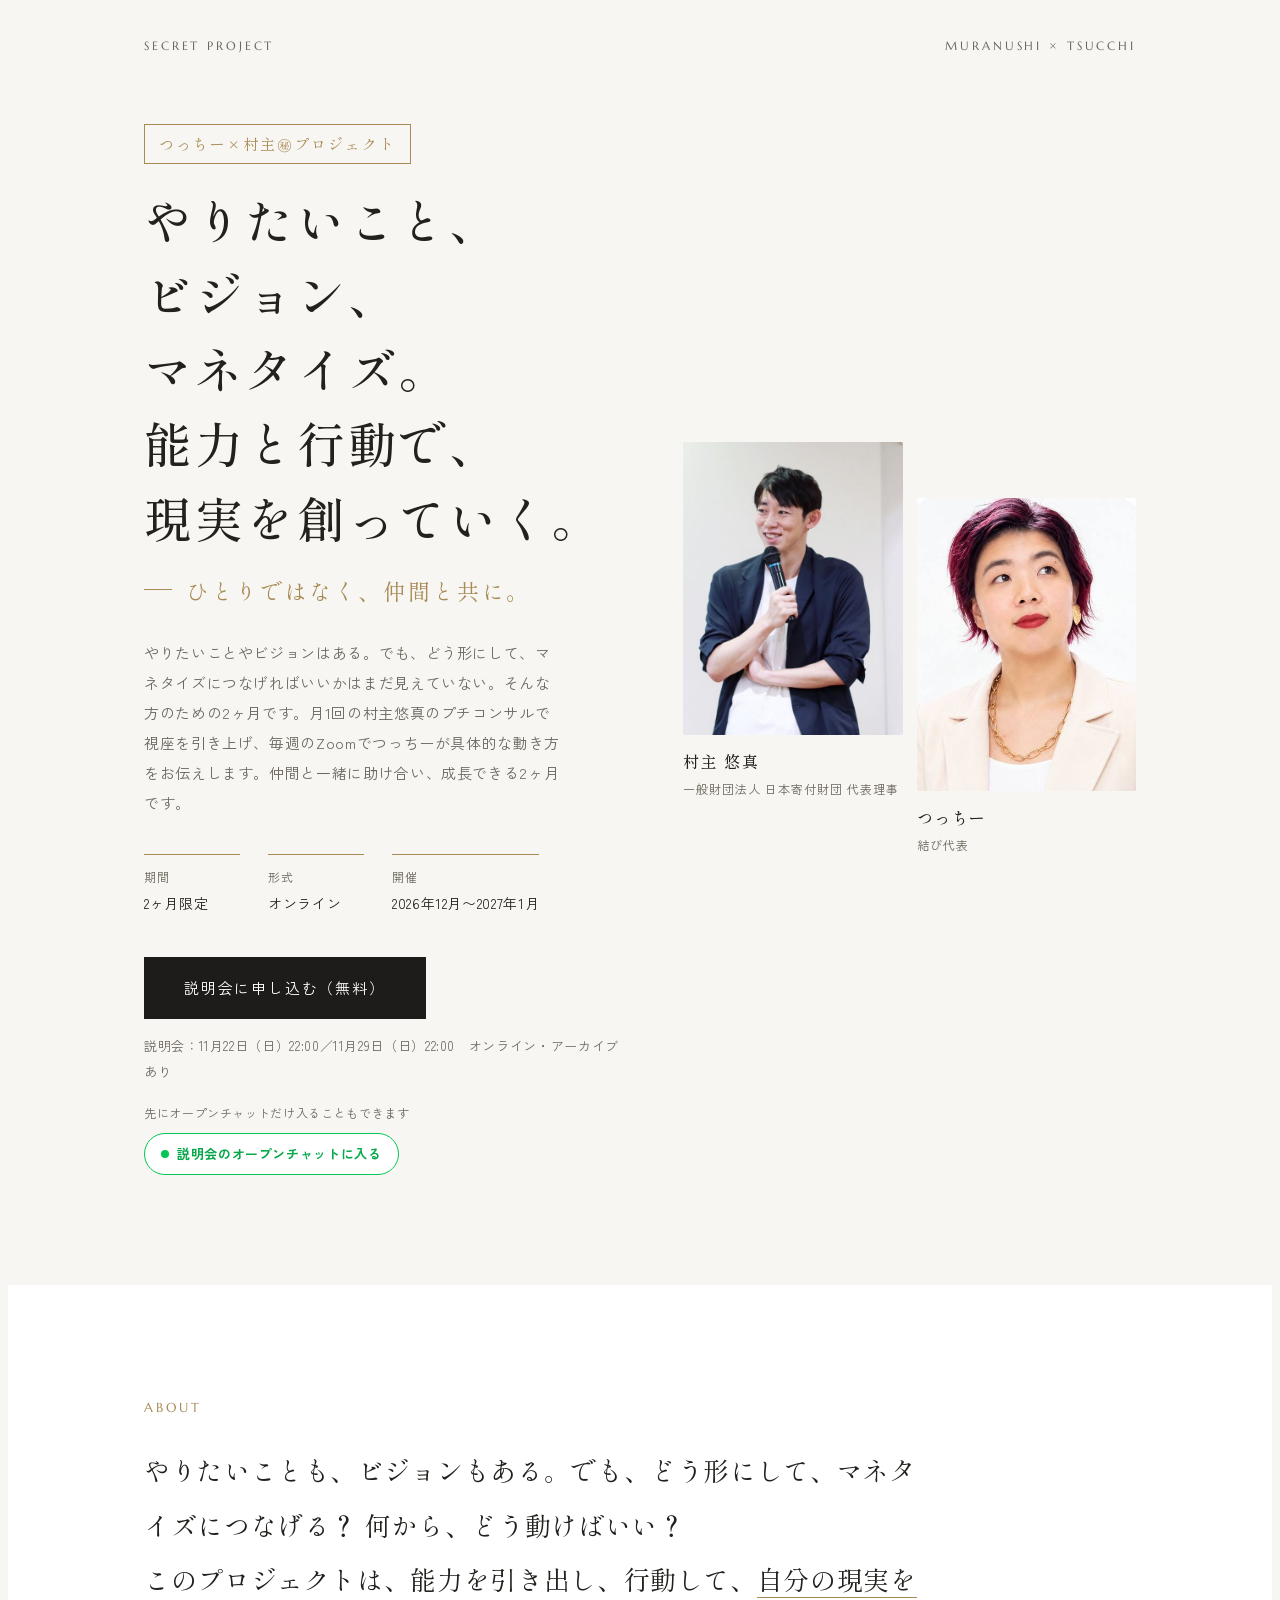
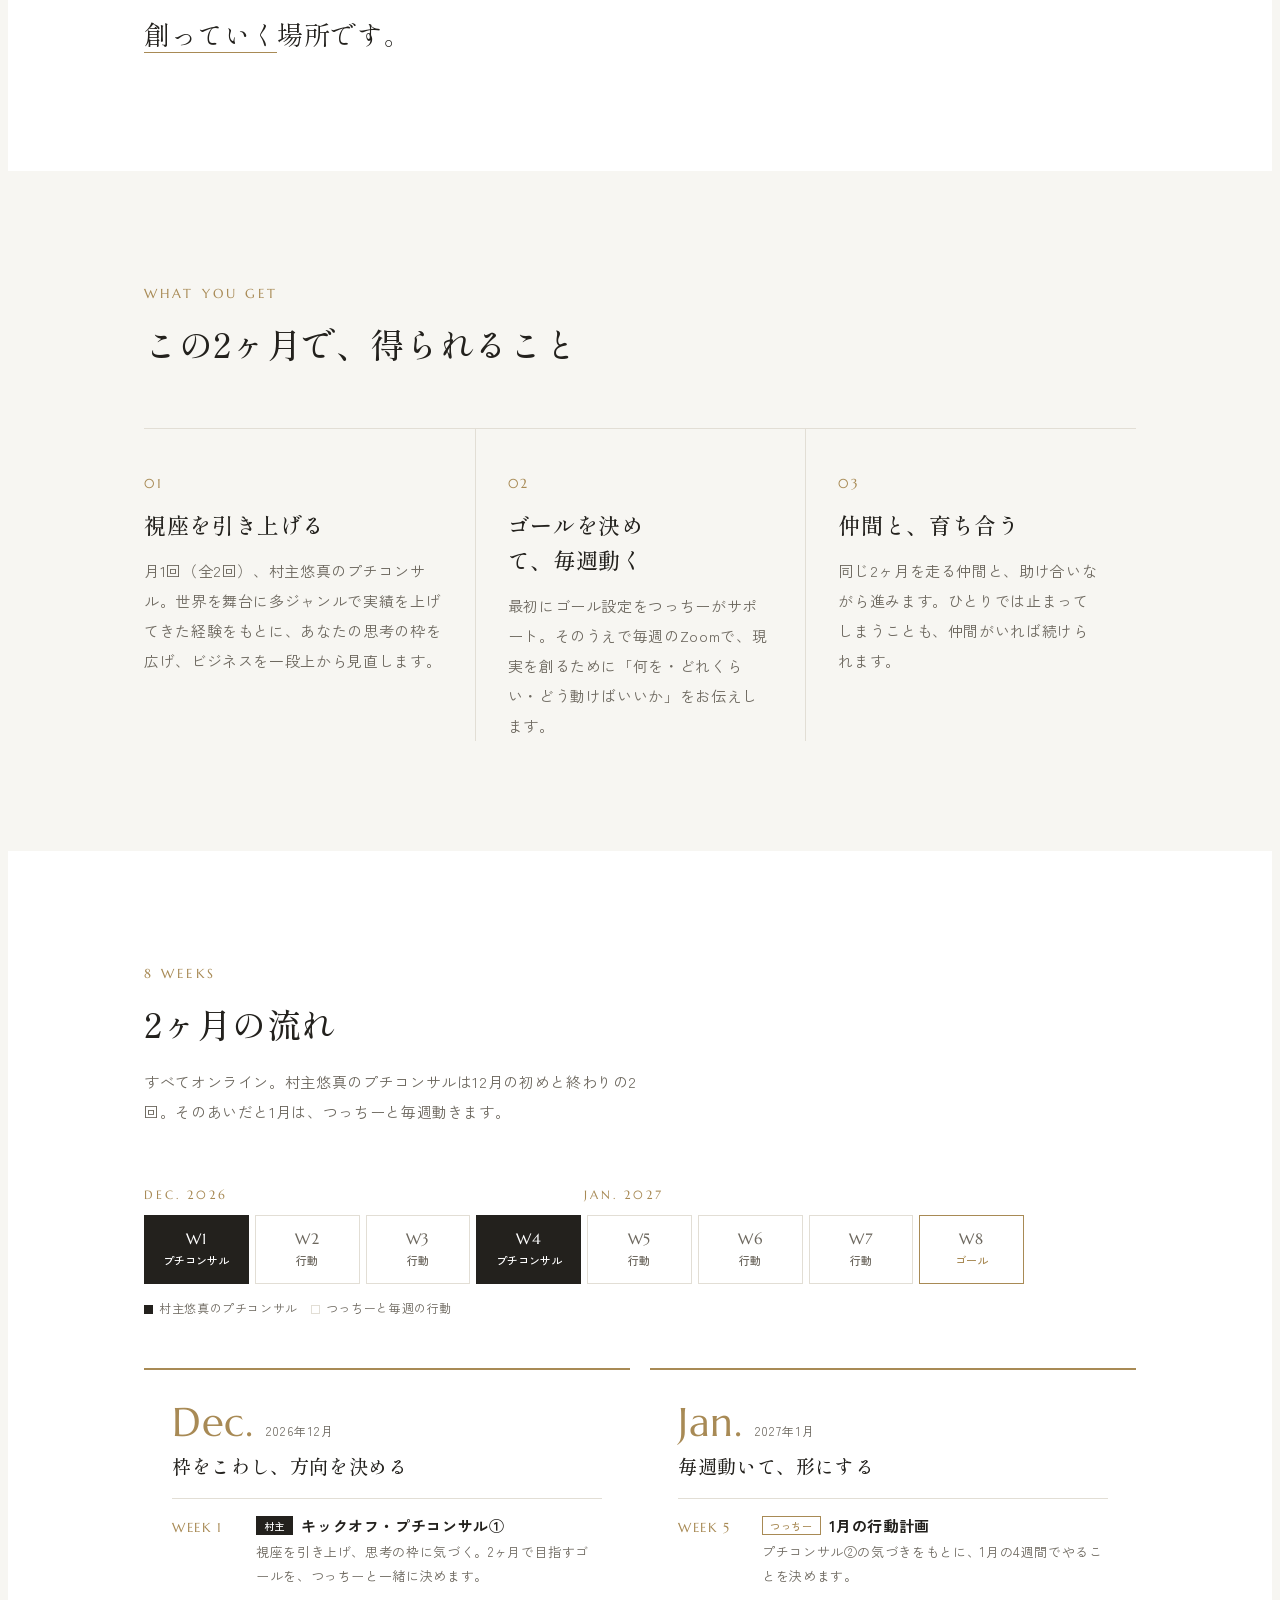
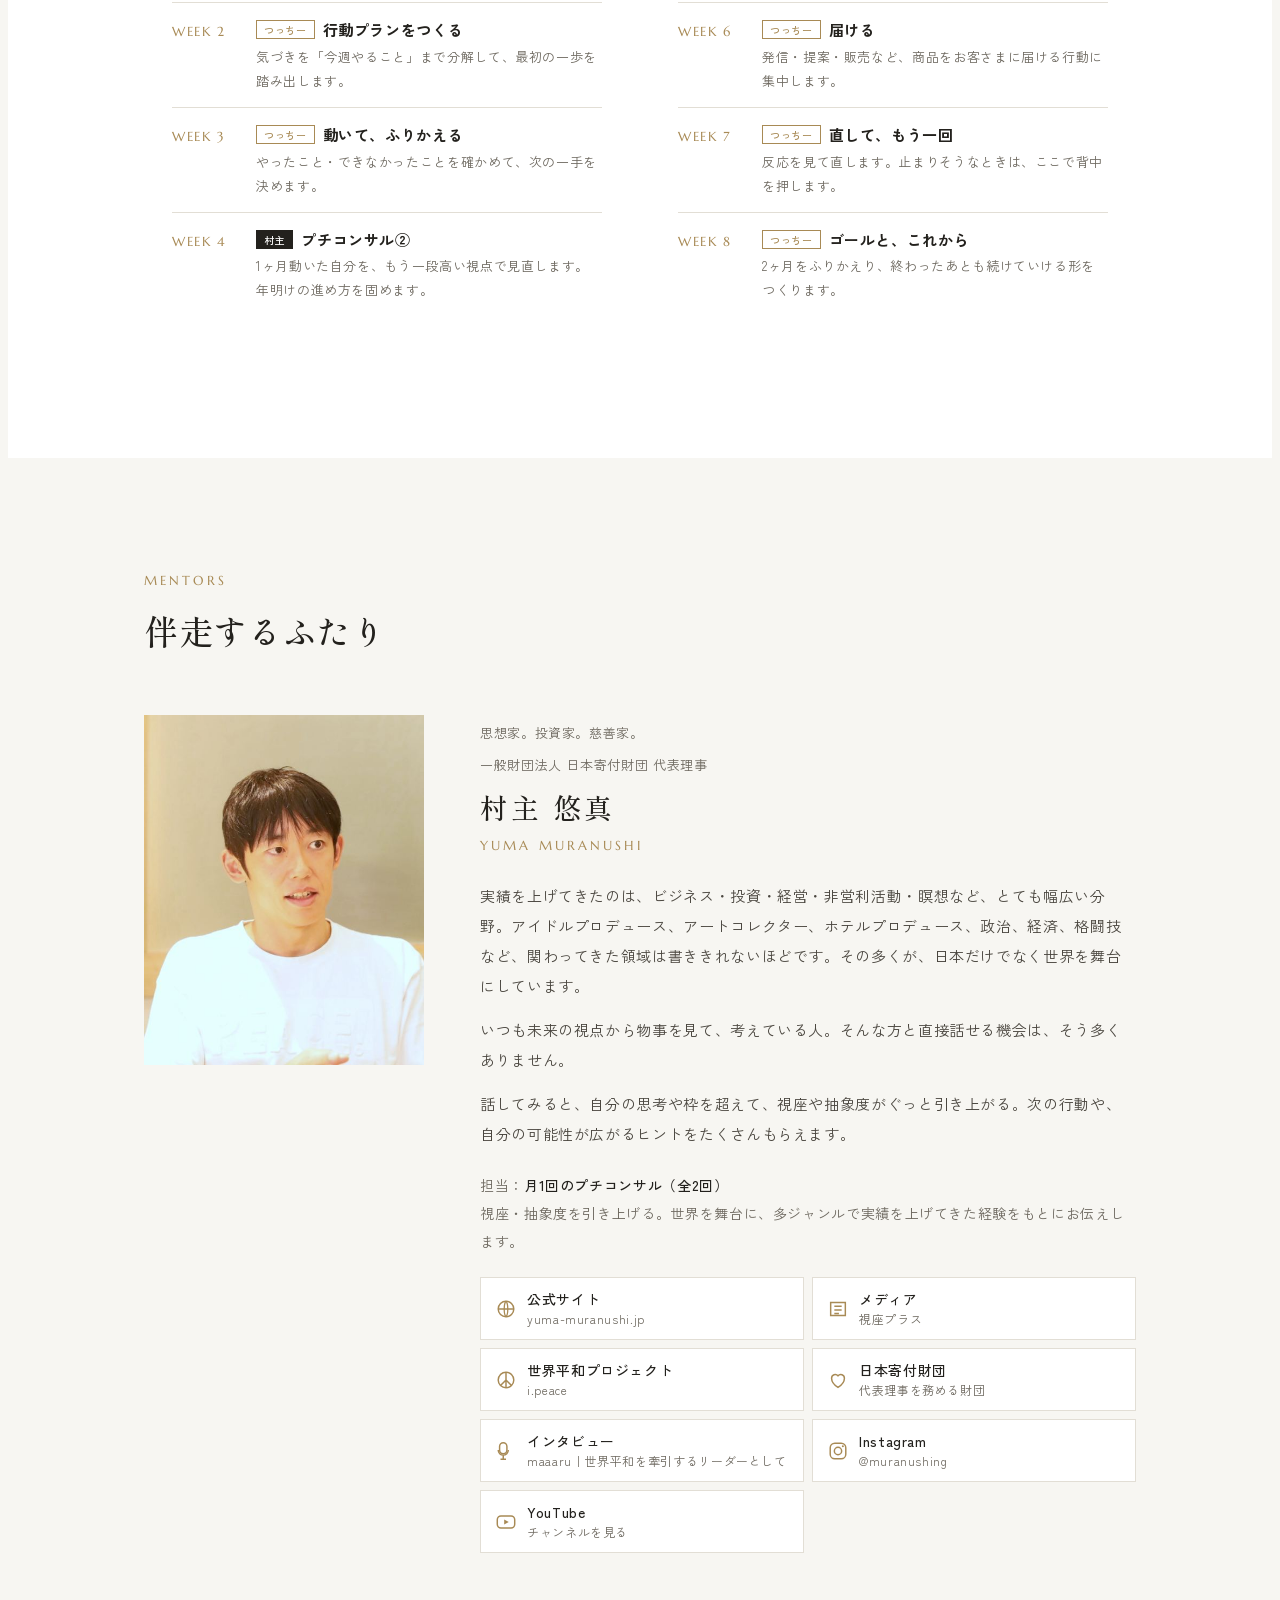
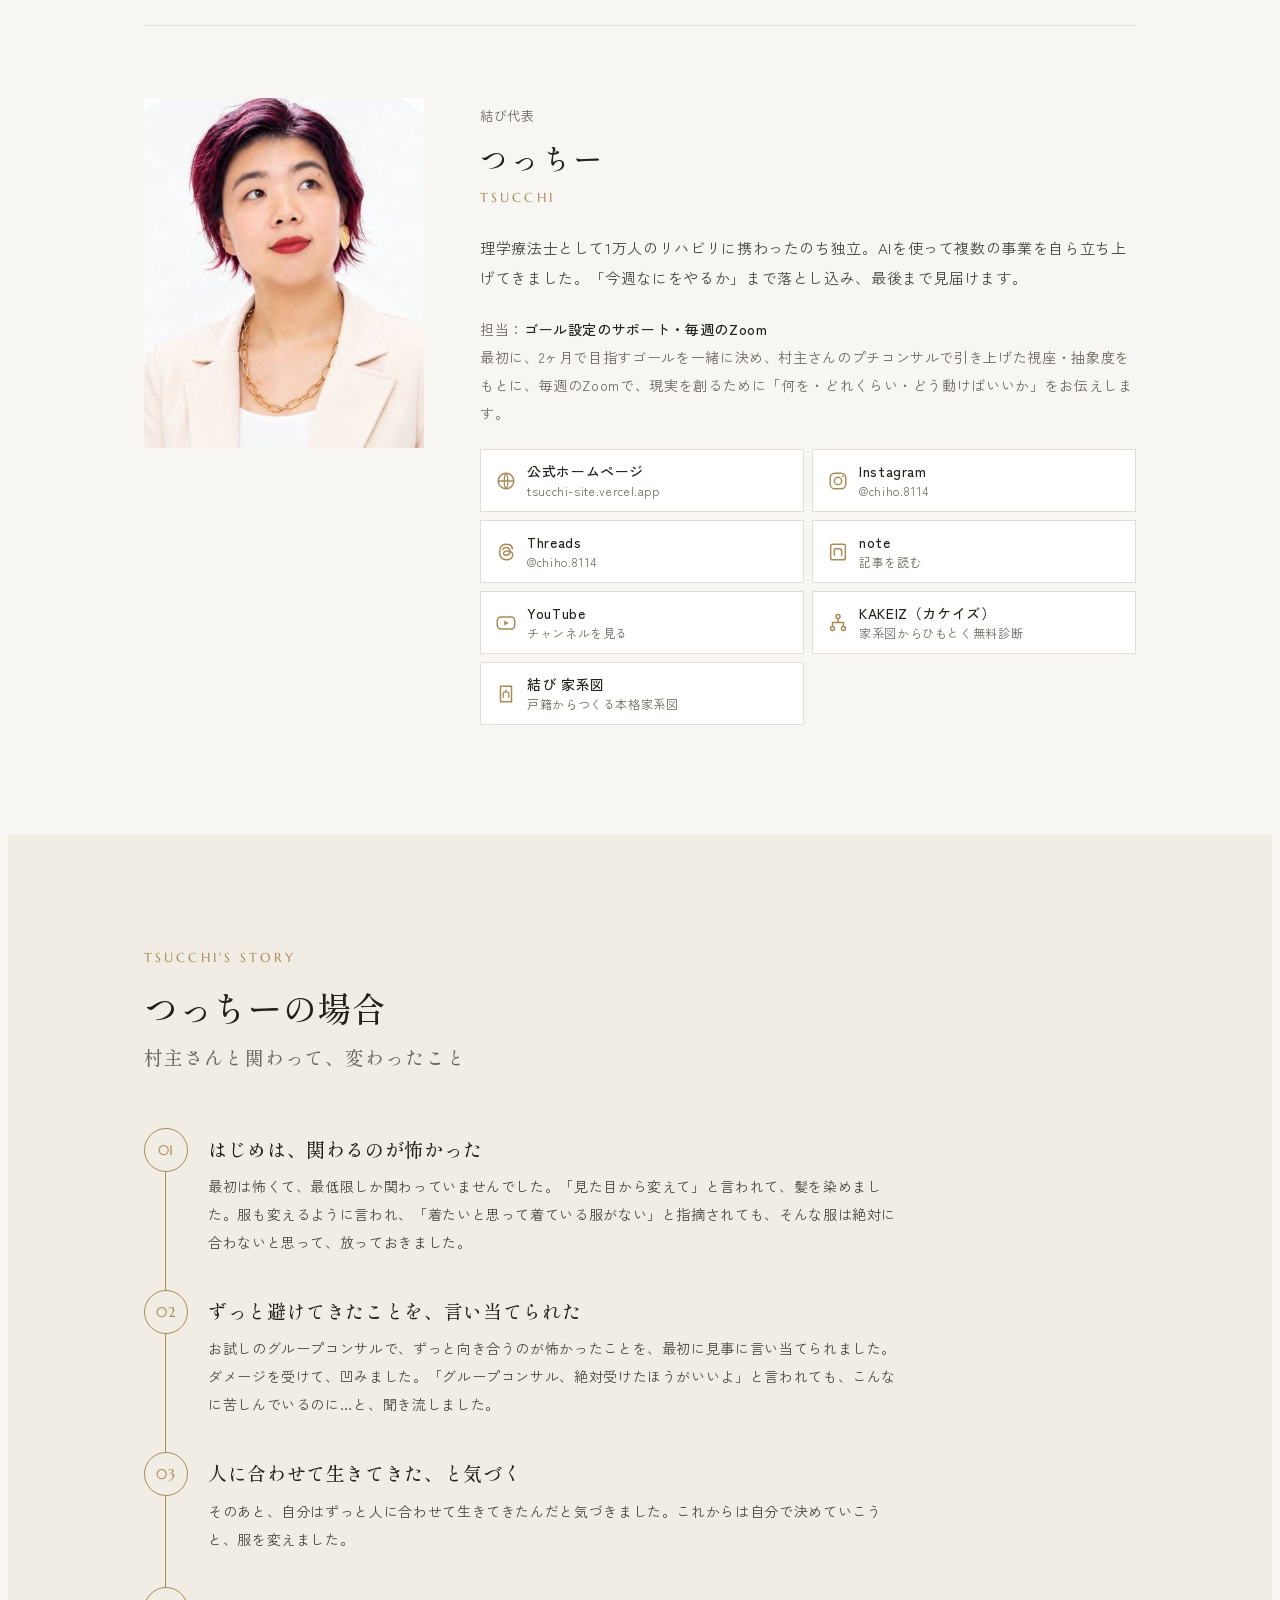
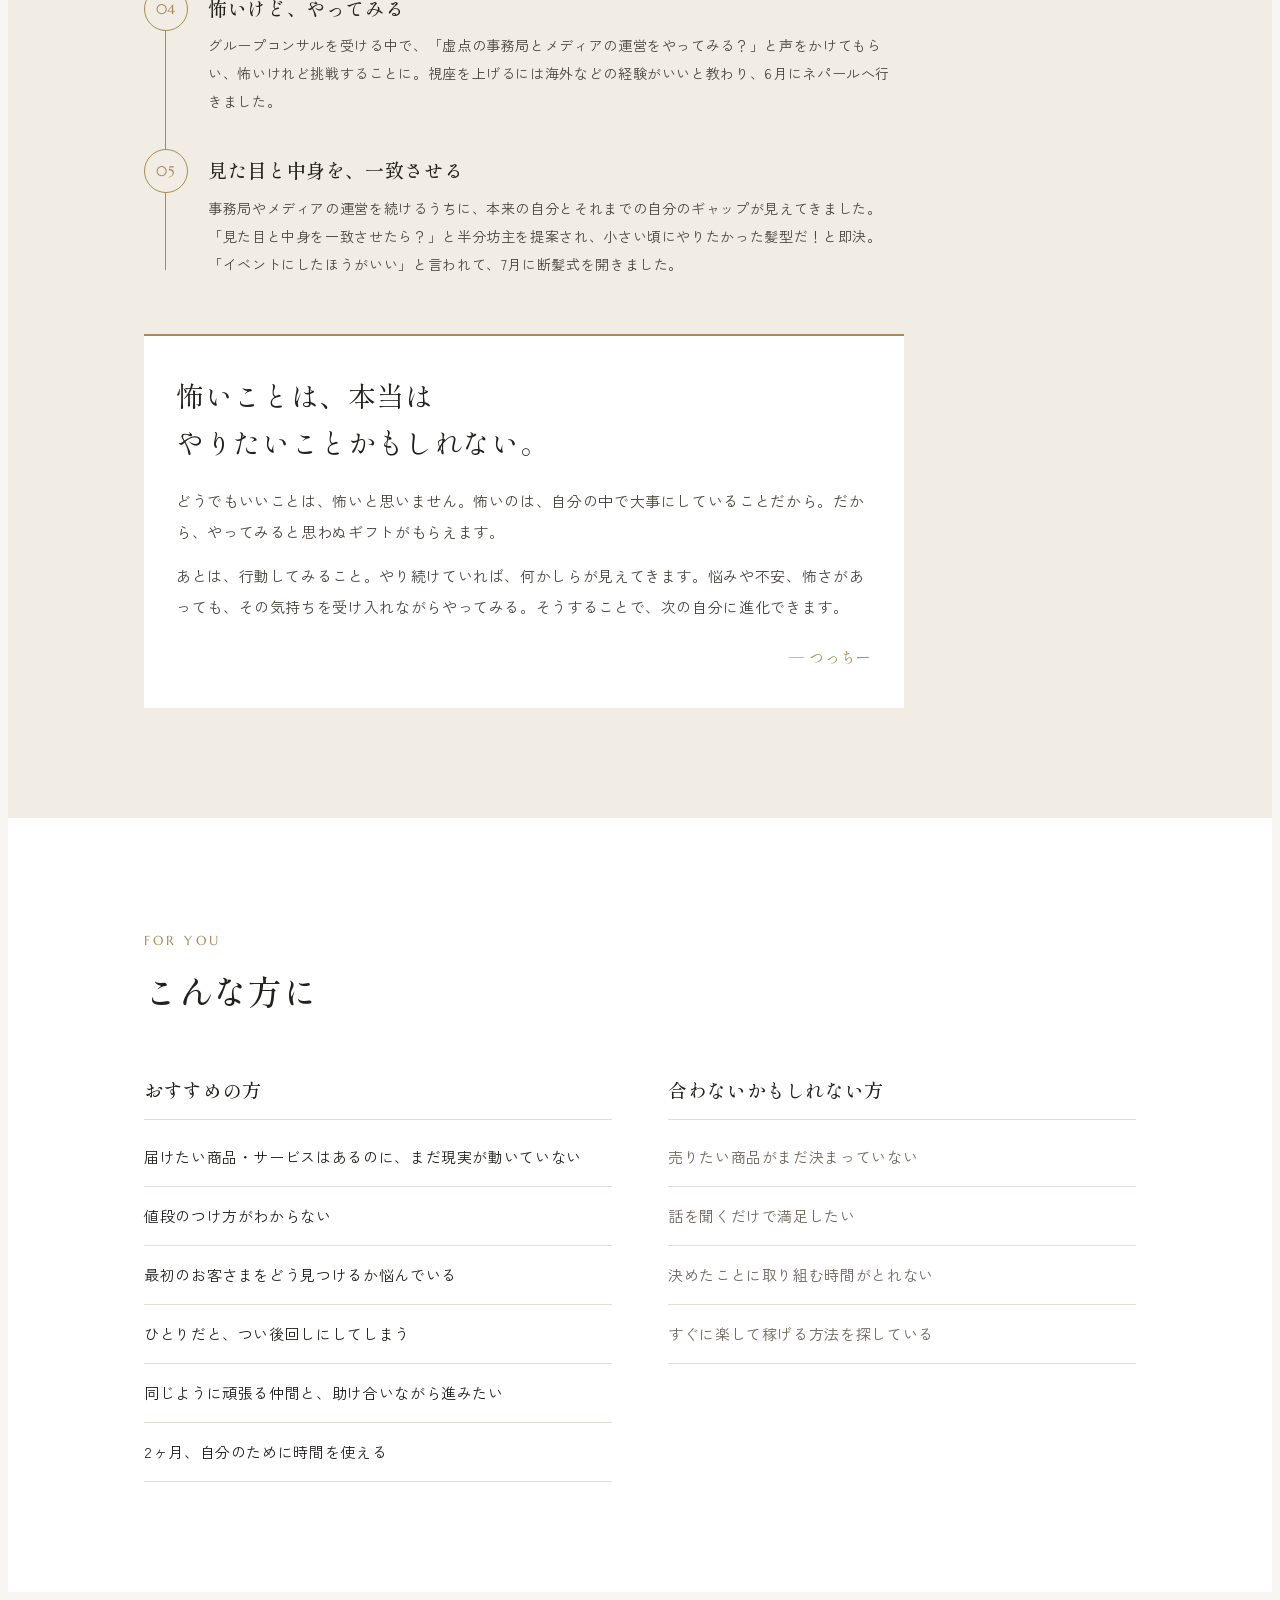
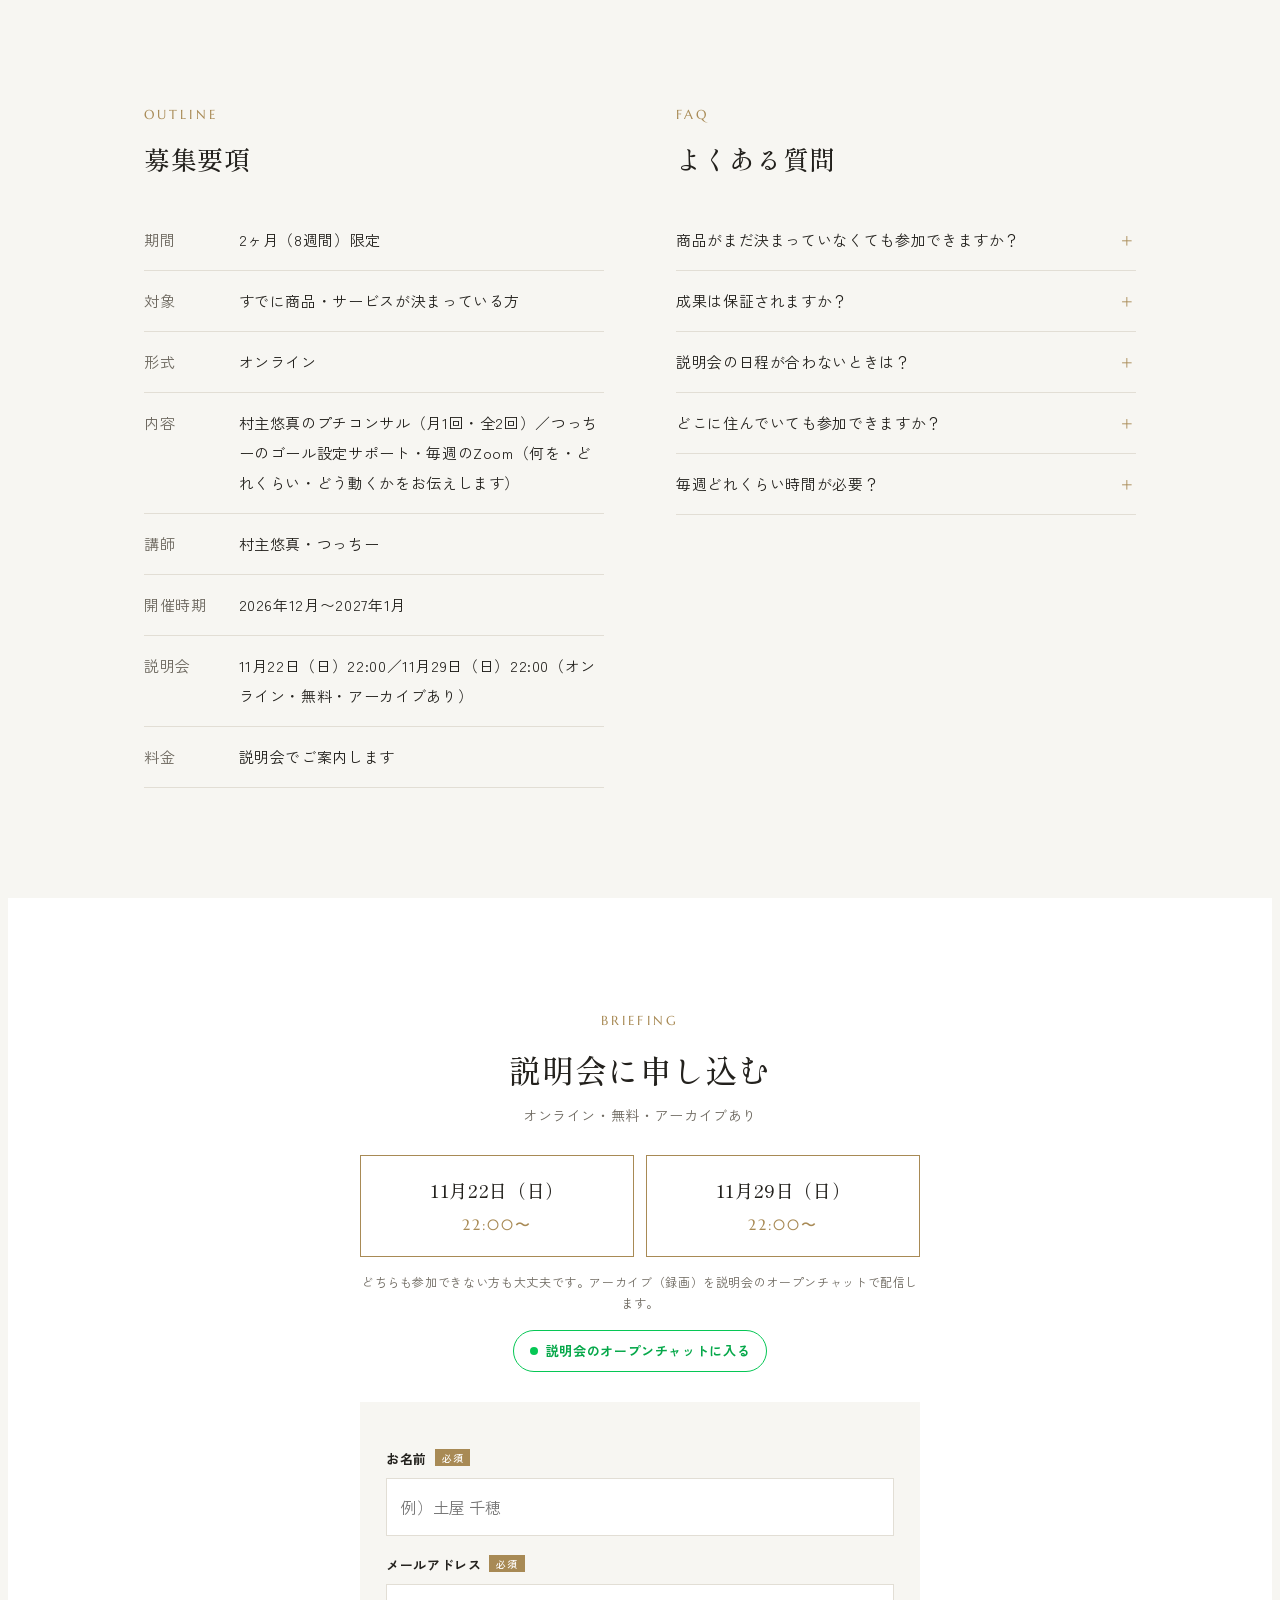
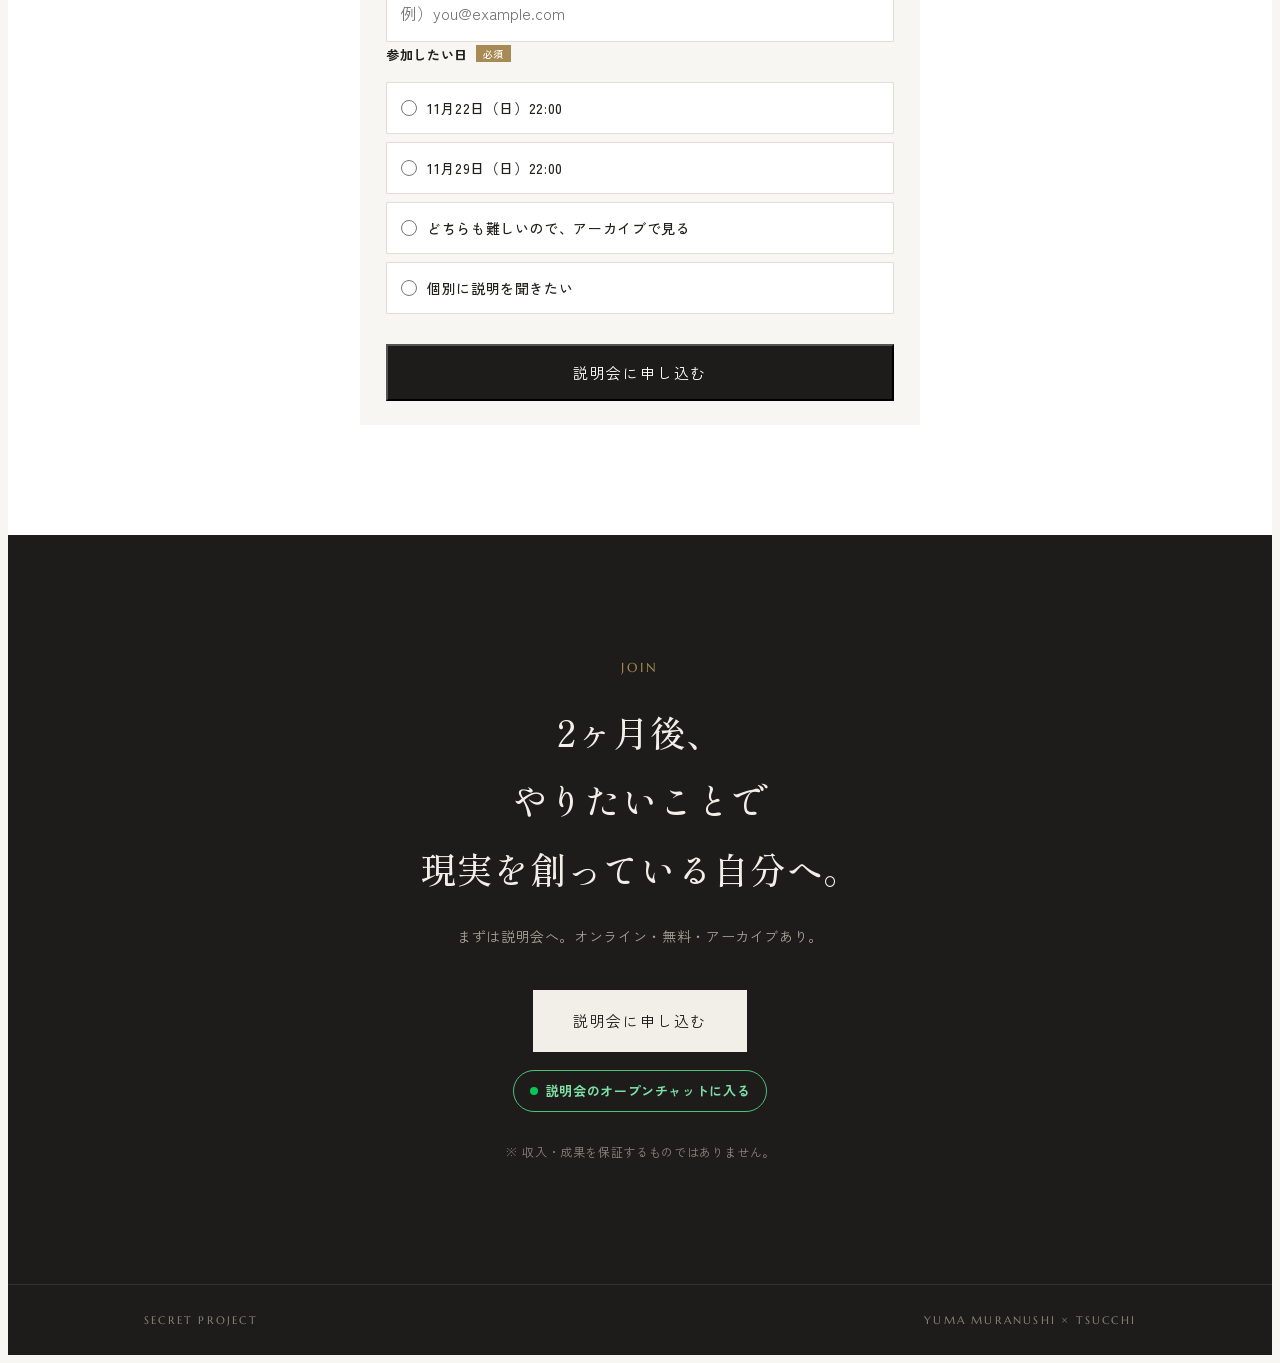
==== commit b6a162b8: "メッセージを「やりたいこと、ビジョン、マネタイズ。能力と行動で、現実を創っていく。」に変更 Co-Authored-By: Claude Opus 5.5 <noreply@anthropic.com" ====
--- a/index.html
+++ b/index.html
@@ -3,9 +3,9 @@
 <head>
 <meta charset="utf-8">
 <meta name="viewport" content="width=device-width, initial-scale=1">
-<meta name="description" content="つっちー×村主㊙︎プロジェクト。届けたいものはあるのに、まだ現実が動いていない方のための2ヶ月のオンラインプログラム。">
+<meta name="description" content="つっちー×村主㊙︎プロジェクト。自分のやりたいことやビジョン、マネタイズに向けて、能力と行動で現実を創っていく2ヶ月のオンラインプログラム。">
 <meta property="og:title" content="つっちー×村主㊙︎プロジェクト">
-<meta property="og:description" content="届けたいものは、ある。あとは、ひとりではなく仲間と共に、行動と現実を変えていくだけ。2026年12月〜2027年1月の2ヶ月限定・オンライン。">
+<meta property="og:description" content="自分のやりたいことやビジョン、マネタイズに向けて、能力と行動で現実を創っていく。ひとりではなく、仲間と共に。2026年12月〜2027年1月の2ヶ月限定・オンライン。">
 <meta property="og:type" content="website">
 <title>つっちー×村主㊙︎プロジェクト</title>
 <link rel="stylesheet" href="https://fonts.googleapis.com/css2?family=Shippori+Mincho:wght@500;600&family=Zen+Kaku+Gothic+New:wght@400;500;700&family=Marcellus&display=swap">
@@ -103,9 +103,9 @@
 <header class="hero"><div class="wrap grid">
   <div>
     <span class="pname">つっちー×村主㊙︎プロジェクト</span>
-    <h1 style="margin-top:18px"><span style="white-space:nowrap">届けたいものは、ある。</span><br><span style="white-space:nowrap">あとは、</span><span style="white-space:nowrap">行動と現実を</span><span style="white-space:nowrap">変えていくだけ。</span></h1>
+    <h1 style="margin-top:18px"><span style="white-space:nowrap">やりたいこと、</span><span style="white-space:nowrap">ビジョン、</span><span style="white-space:nowrap">マネタイズ。</span><br><span style="white-space:nowrap">能力と行動で、</span><span style="white-space:nowrap">現実を創っていく。</span></h1>
     <p class="together">ひとりではなく、仲間と共に。</p>
-    <p class="lead">商品やサービスは決まっている。でも、いくらで、誰に、どう売ればいいかはまだ見えていない。そんな方のための2ヶ月です。月1回の村主悠真のプチコンサルで視座を引き上げ、毎週のZoomでつっちーが具体的な動き方をお伝えします。仲間と一緒に助け合い、成長できる2ヶ月です。</p>
+    <p class="lead">やりたいことやビジョンはある。でも、どう形にして、マネタイズにつなげればいいかはまだ見えていない。そんな方のための2ヶ月です。月1回の村主悠真のプチコンサルで視座を引き上げ、毎週のZoomでつっちーが具体的な動き方をお伝えします。仲間と一緒に助け合い、成長できる2ヶ月です。</p>
     <div class="meta">
       <div><span>期間</span>2ヶ月限定</div>
       <div><span>形式</span>オンライン</div>
@@ -123,14 +123,14 @@
 
 <section class="about"><div class="wrap">
   <span class="en">ABOUT</span>
-  <p class="msg" style="margin-top:22px">届けたいものは決まった。でも、いくらで売る？ 誰に、どう伝える？ 最初の一人は、どう見つける？<br>このプロジェクトは、その問いに<em>一つずつ答えを出して、現実を変えていく</em>場所です。</p>
+  <p class="msg" style="margin-top:22px">やりたいことも、ビジョンもある。でも、どう形にして、マネタイズにつなげる？ 何から、どう動けばいい？<br>このプロジェクトは、能力を引き出し、行動して、<em>自分の現実を創っていく</em>場所です。</p>
 </div></section>
 
 <section><div class="wrap">
   <div class="ttl"><span class="en">WHAT YOU GET</span><h2>この2ヶ月で、得られること</h2></div>
   <div class="three">
     <div><span class="no">01</span><h3>視座を引き上げる</h3><p>月1回（全2回）、村主悠真のプチコンサル。世界を舞台に多ジャンルで実績を上げてきた経験をもとに、あなたの思考の枠を広げ、ビジネスを一段上から見直します。</p></div>
-    <div><span class="no">02</span><h3>ゴールを決めて、毎週動く</h3><p>最初にゴール設定をつっちーがサポート。そのうえで毎週のZoomで、現実を変えるために「何を・どれくらい・どう動けばいいか」をお伝えします。</p></div>
+    <div><span class="no">02</span><h3>ゴールを決めて、毎週動く</h3><p>最初にゴール設定をつっちーがサポート。そのうえで毎週のZoomで、現実を創るために「何を・どれくらい・どう動けばいいか」をお伝えします。</p></div>
     <div><span class="no">03</span><h3>仲間と、育ち合う</h3><p>同じ2ヶ月を走る仲間と、助け合いながら進みます。ひとりでは止まってしまうことも、仲間がいれば続けられます。</p></div>
   </div>
 </div></section>
@@ -199,7 +199,7 @@
       <span class="role">結び代表</span>
       <h3>つっちー</h3><span class="en">TSUCCHI</span>
       <p>理学療法士として1万人のリハビリに携わったのち独立。AIを使って複数の事業を自ら立ち上げてきました。「今週なにをやるか」まで落とし込み、最後まで見届けます。</p>
-      <p class="part">担当：<b>ゴール設定のサポート・毎週のZoom</b><br>最初に、2ヶ月で目指すゴールを一緒に決め、村主さんのプチコンサルで引き上げた視座・抽象度をもとに、毎週のZoomで、現実を変えるために「何を・どれくらい・どう動けばいいか」をお伝えします。</p>
+      <p class="part">担当：<b>ゴール設定のサポート・毎週のZoom</b><br>最初に、2ヶ月で目指すゴールを一緒に決め、村主さんのプチコンサルで引き上げた視座・抽象度をもとに、毎週のZoomで、現実を創るために「何を・どれくらい・どう動けばいいか」をお伝えします。</p>
       <div class="sns">
      <a href="https://tsucchi-site.vercel.app" target="_blank" rel="noopener"><svg viewBox="0 0 24 24"><circle cx="12" cy="12" r="8.5" fill="none" stroke="currentColor" stroke-width="1.6"/><path d="M3.5 12h17M12 3.5c2.6 2.6 2.6 14.4 0 17M12 3.5c-2.6 2.6-2.6 14.4 0 17" fill="none" stroke="currentColor" stroke-width="1.4"/></svg><span><b>公式ホームページ</b>tsucchi-site.vercel.app</span></a>
      <a href="https://www.instagram.com/chiho.8114" target="_blank" rel="noopener"><svg viewBox="0 0 24 24"><rect x="3.5" y="3.5" width="17" height="17" rx="5" fill="none" stroke="currentColor" stroke-width="1.6"/><circle cx="12" cy="12" r="4" fill="none" stroke="currentColor" stroke-width="1.6"/><circle cx="17.3" cy="6.7" r="1.1" fill="currentColor"/></svg><span><b>Instagram</b>@chiho.8114</span></a>
@@ -311,7 +311,7 @@
 
 <section class="close"><div class="wrap">
   <span class="en">JOIN</span>
-  <h2 style="margin-top:16px">2ヶ月後、<br>自分の商品を届けて<br>現実を変えている自分へ。</h2>
+  <h2 style="margin-top:16px">2ヶ月後、<br>やりたいことで<br>現実を創っている自分へ。</h2>
   <p>まずは説明会へ。オンライン・無料・アーカイブあり。</p>
   <a class="btn" href="#brief">説明会に申し込む</a>
   <p class="oc-wrap" style="justify-content:center;margin-top:18px"><a class="oc-link light" href="https://line.me/ti/g2/GYsm-IMVcy-HdyVekUXhbRN8p0aC4tSzVjt2Kg" target="_blank" rel="noopener">説明会のオープンチャットに入る</a></p>
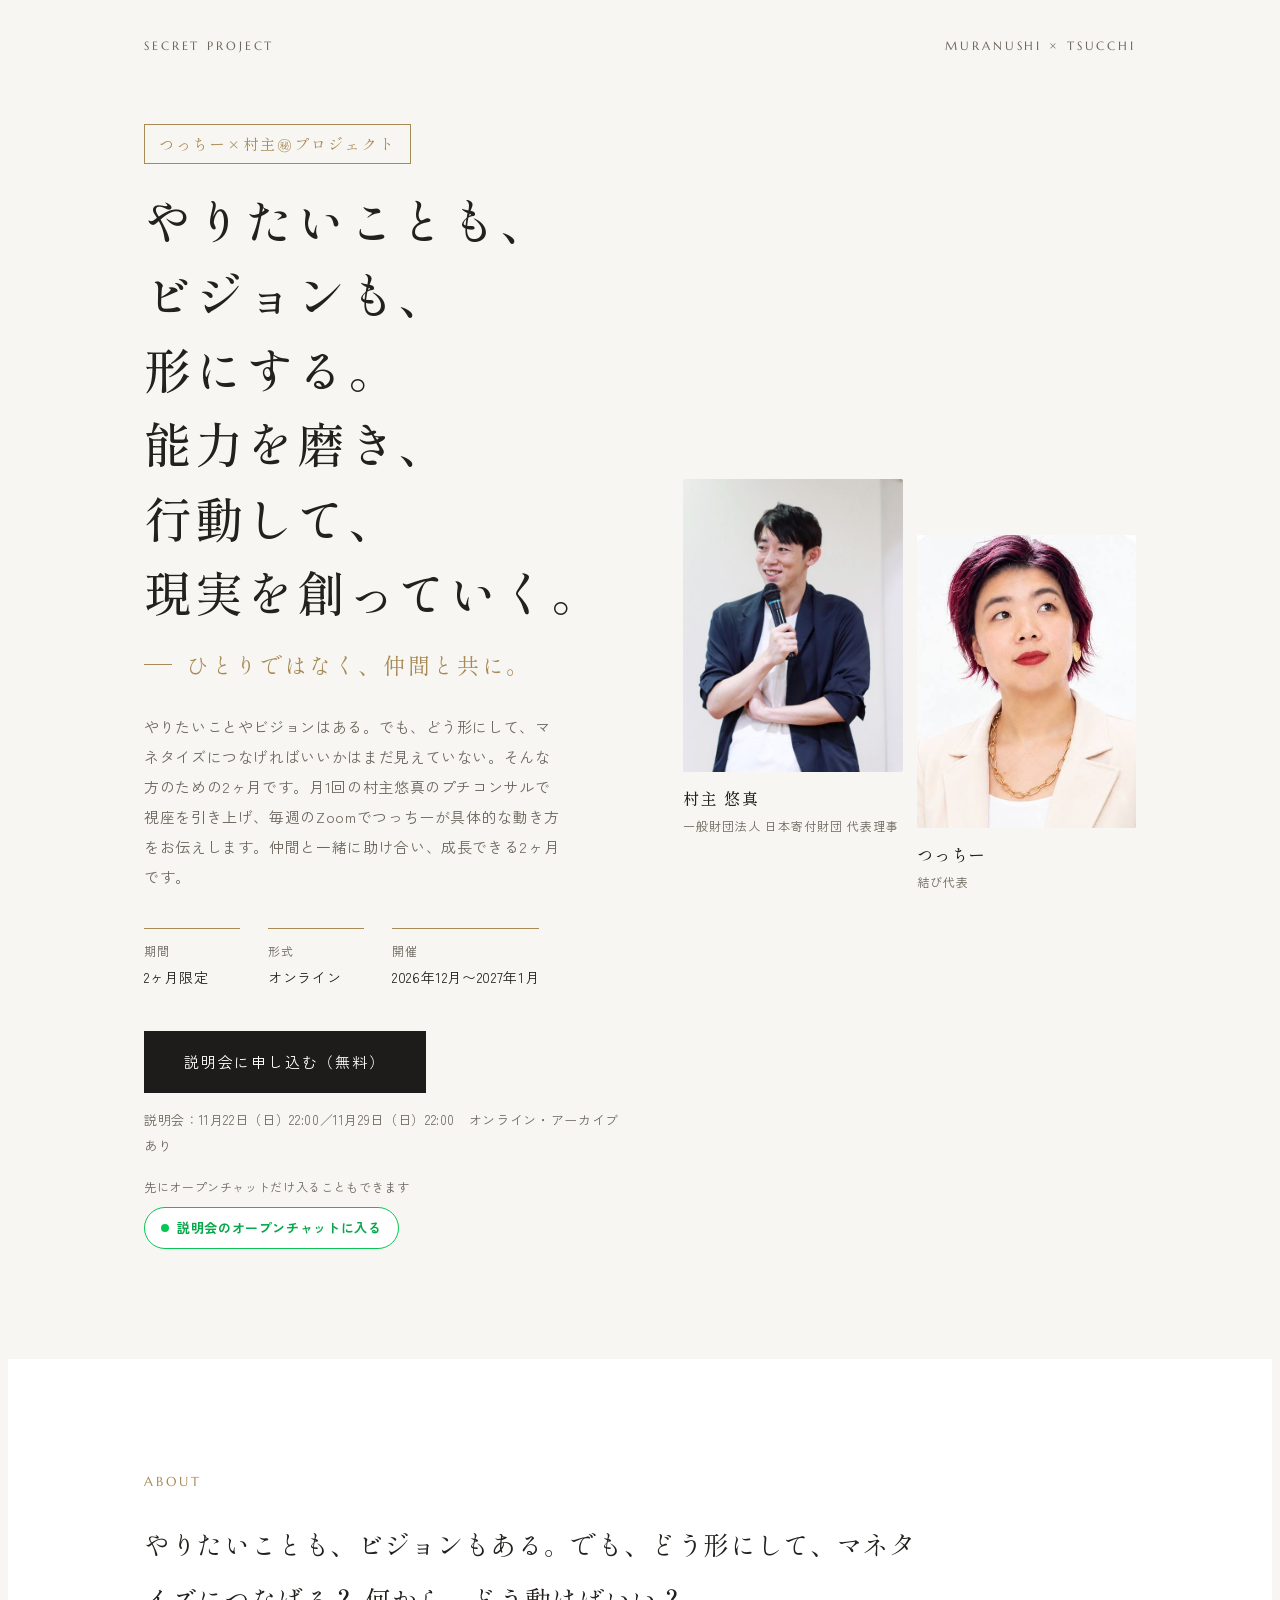
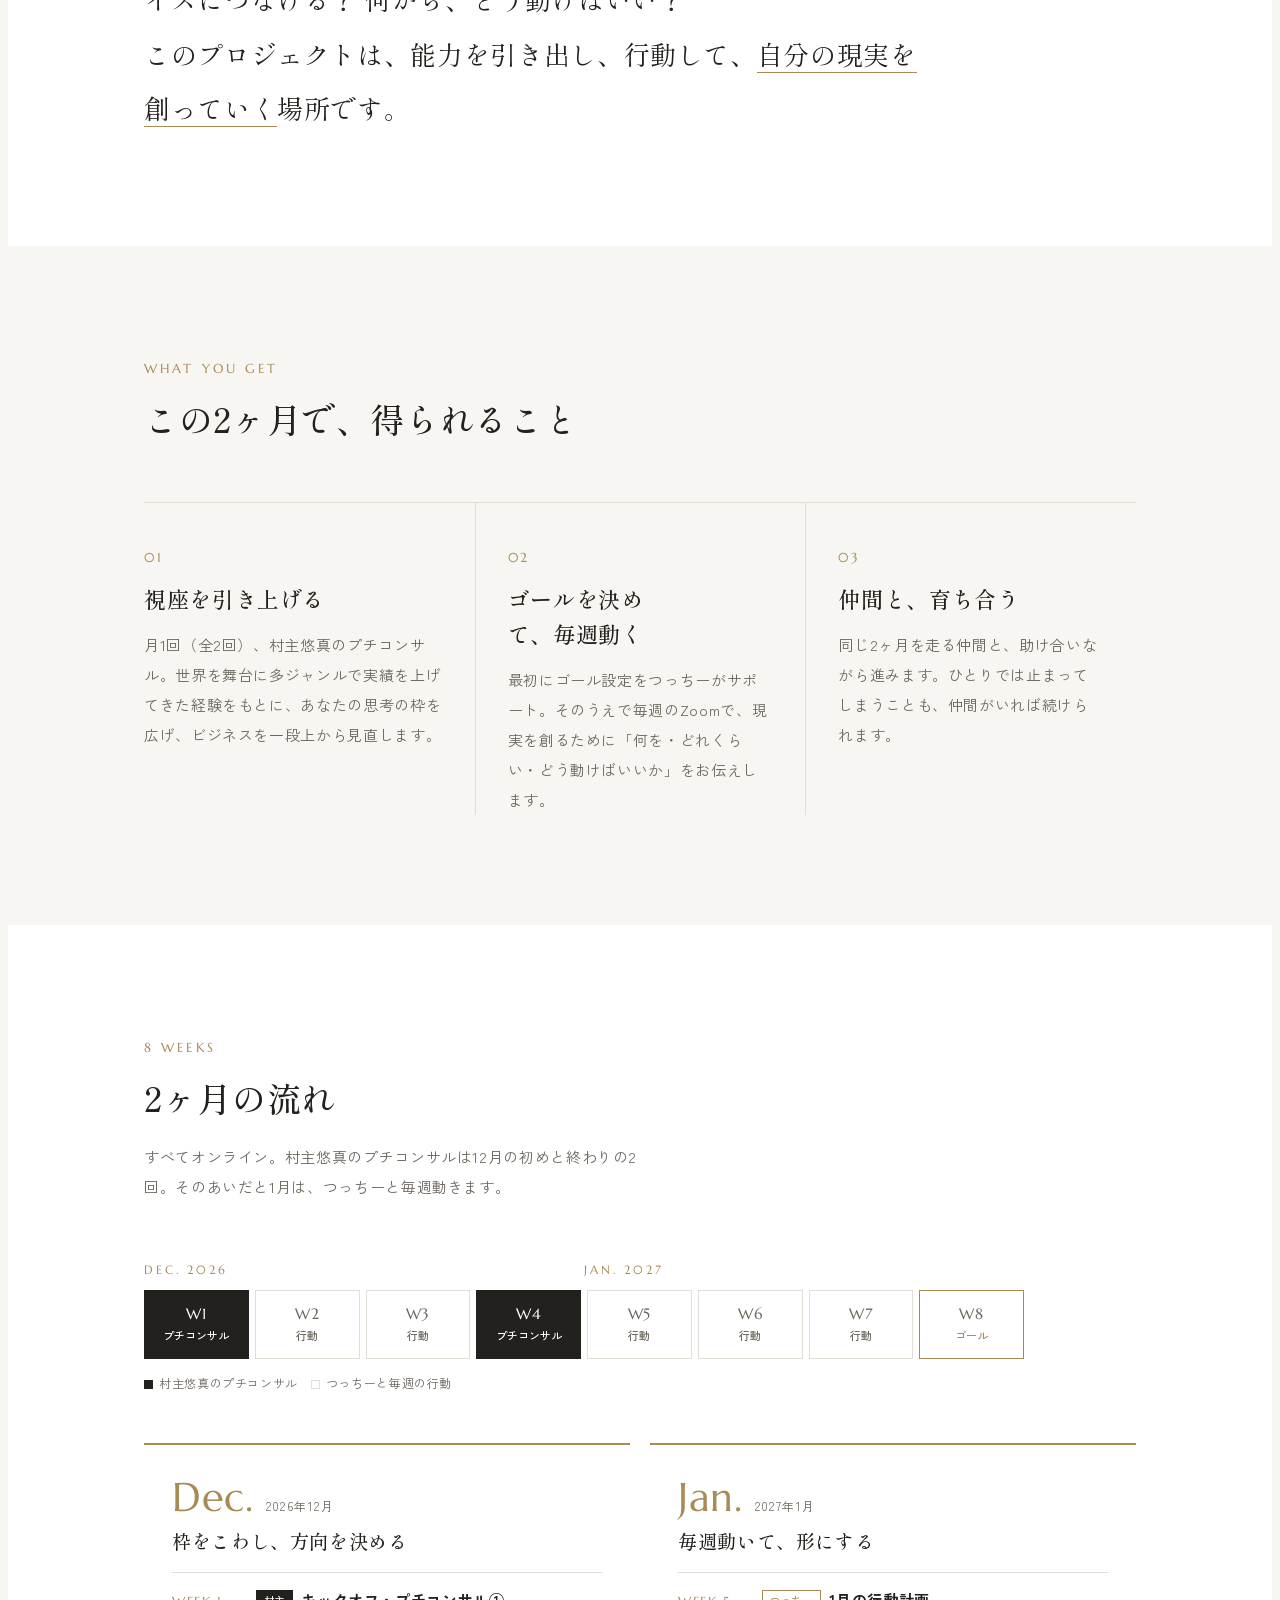
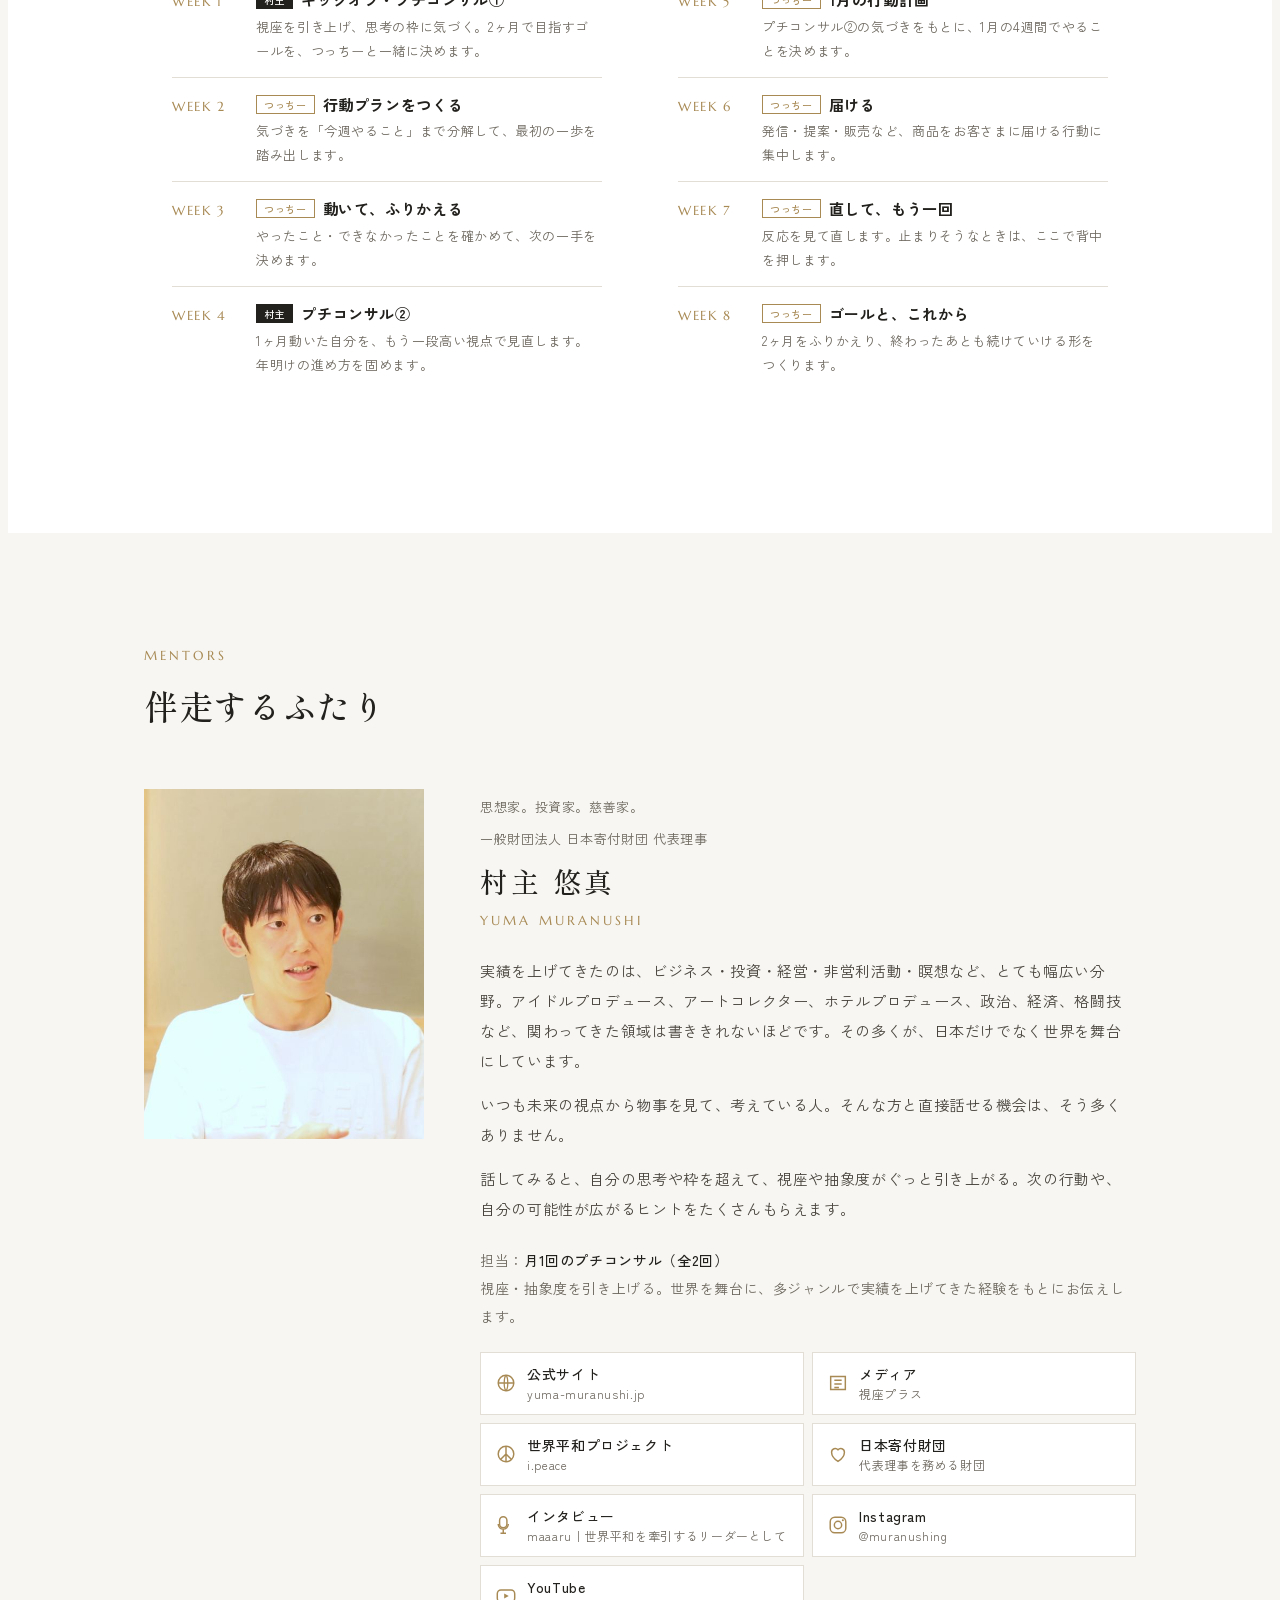
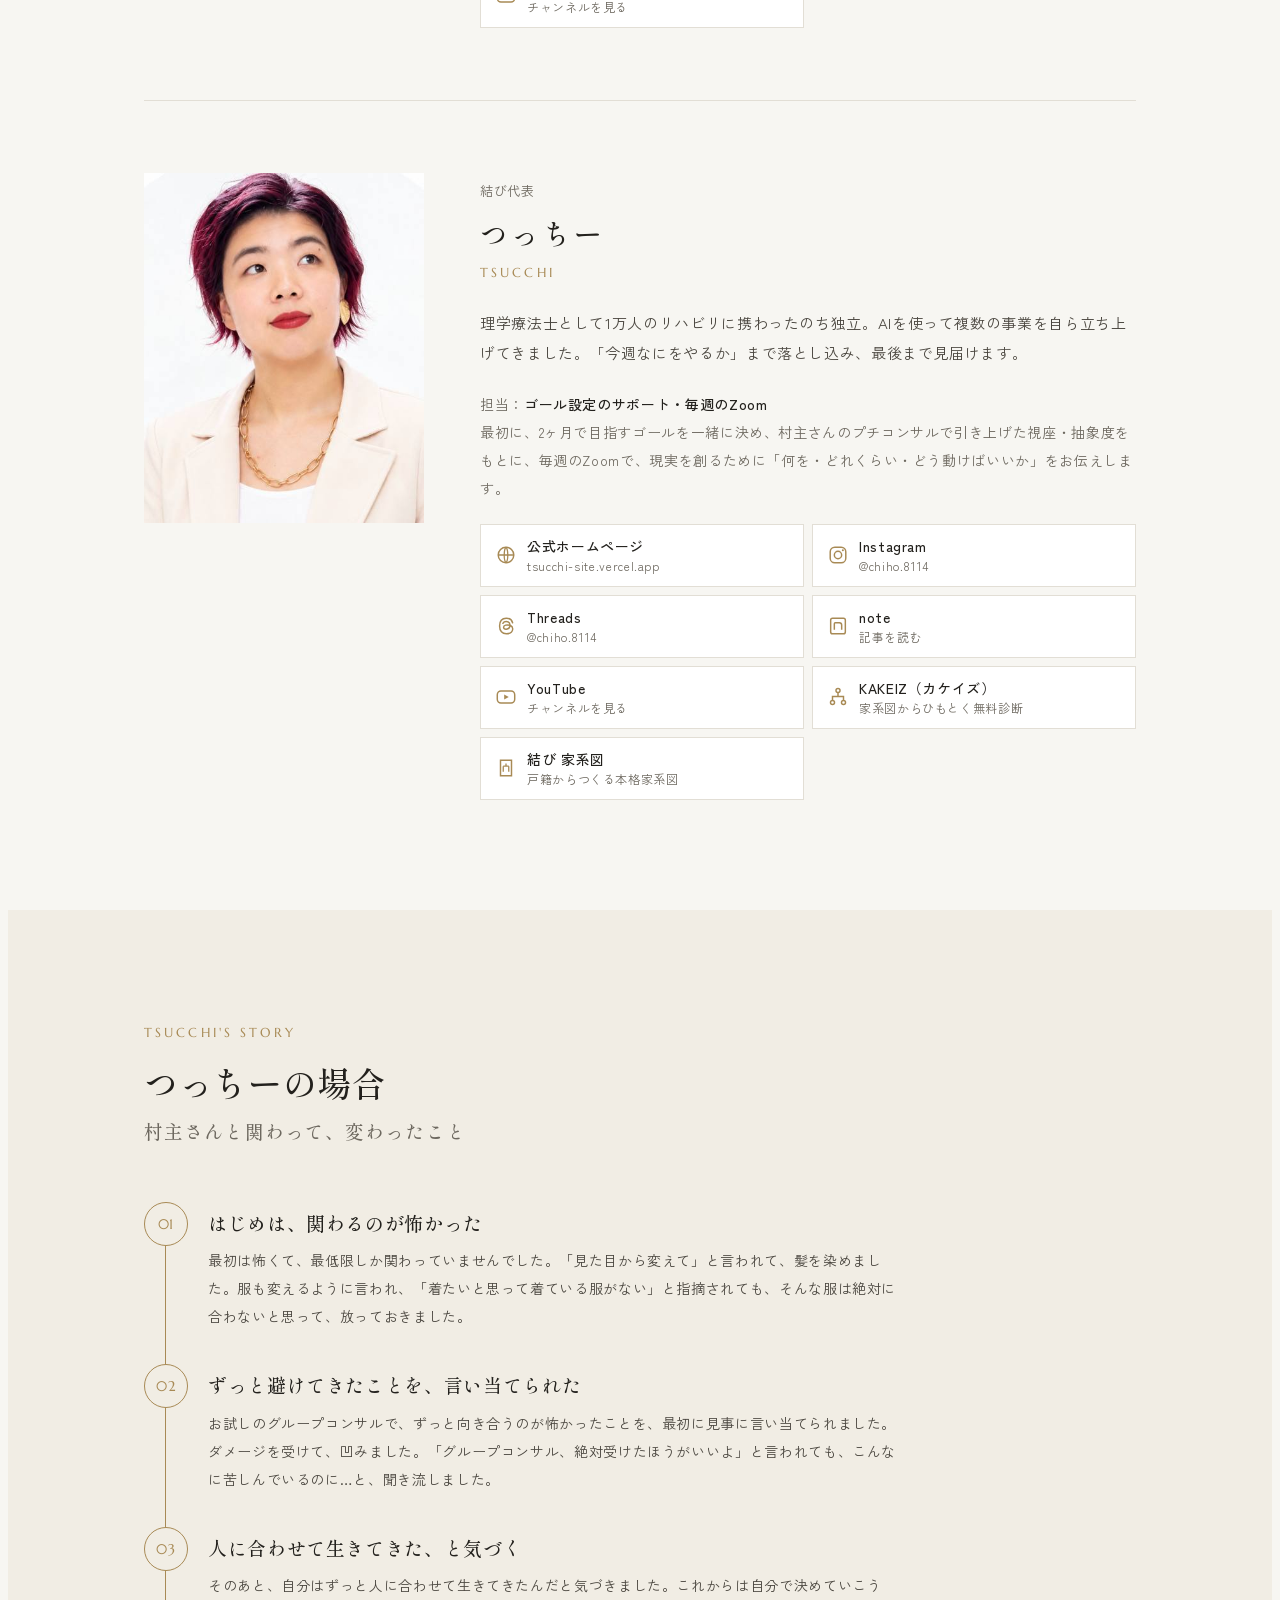
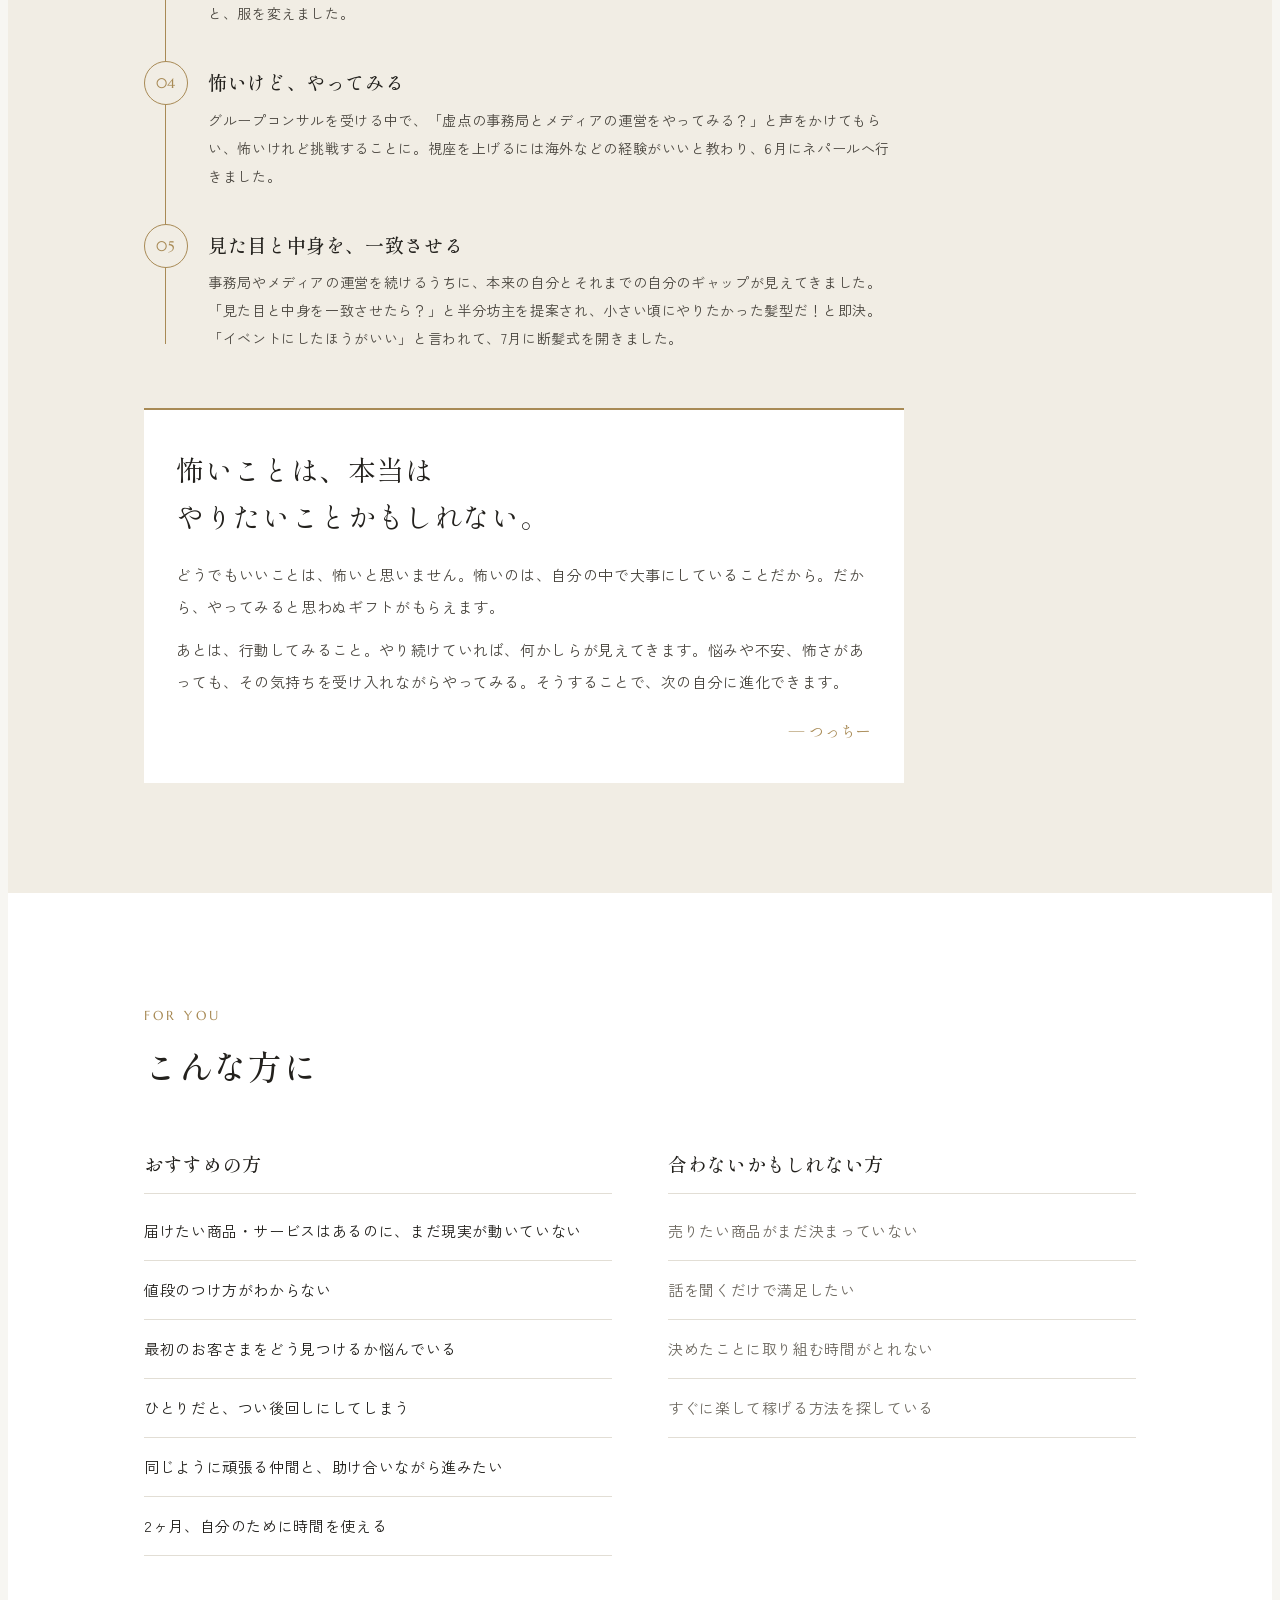
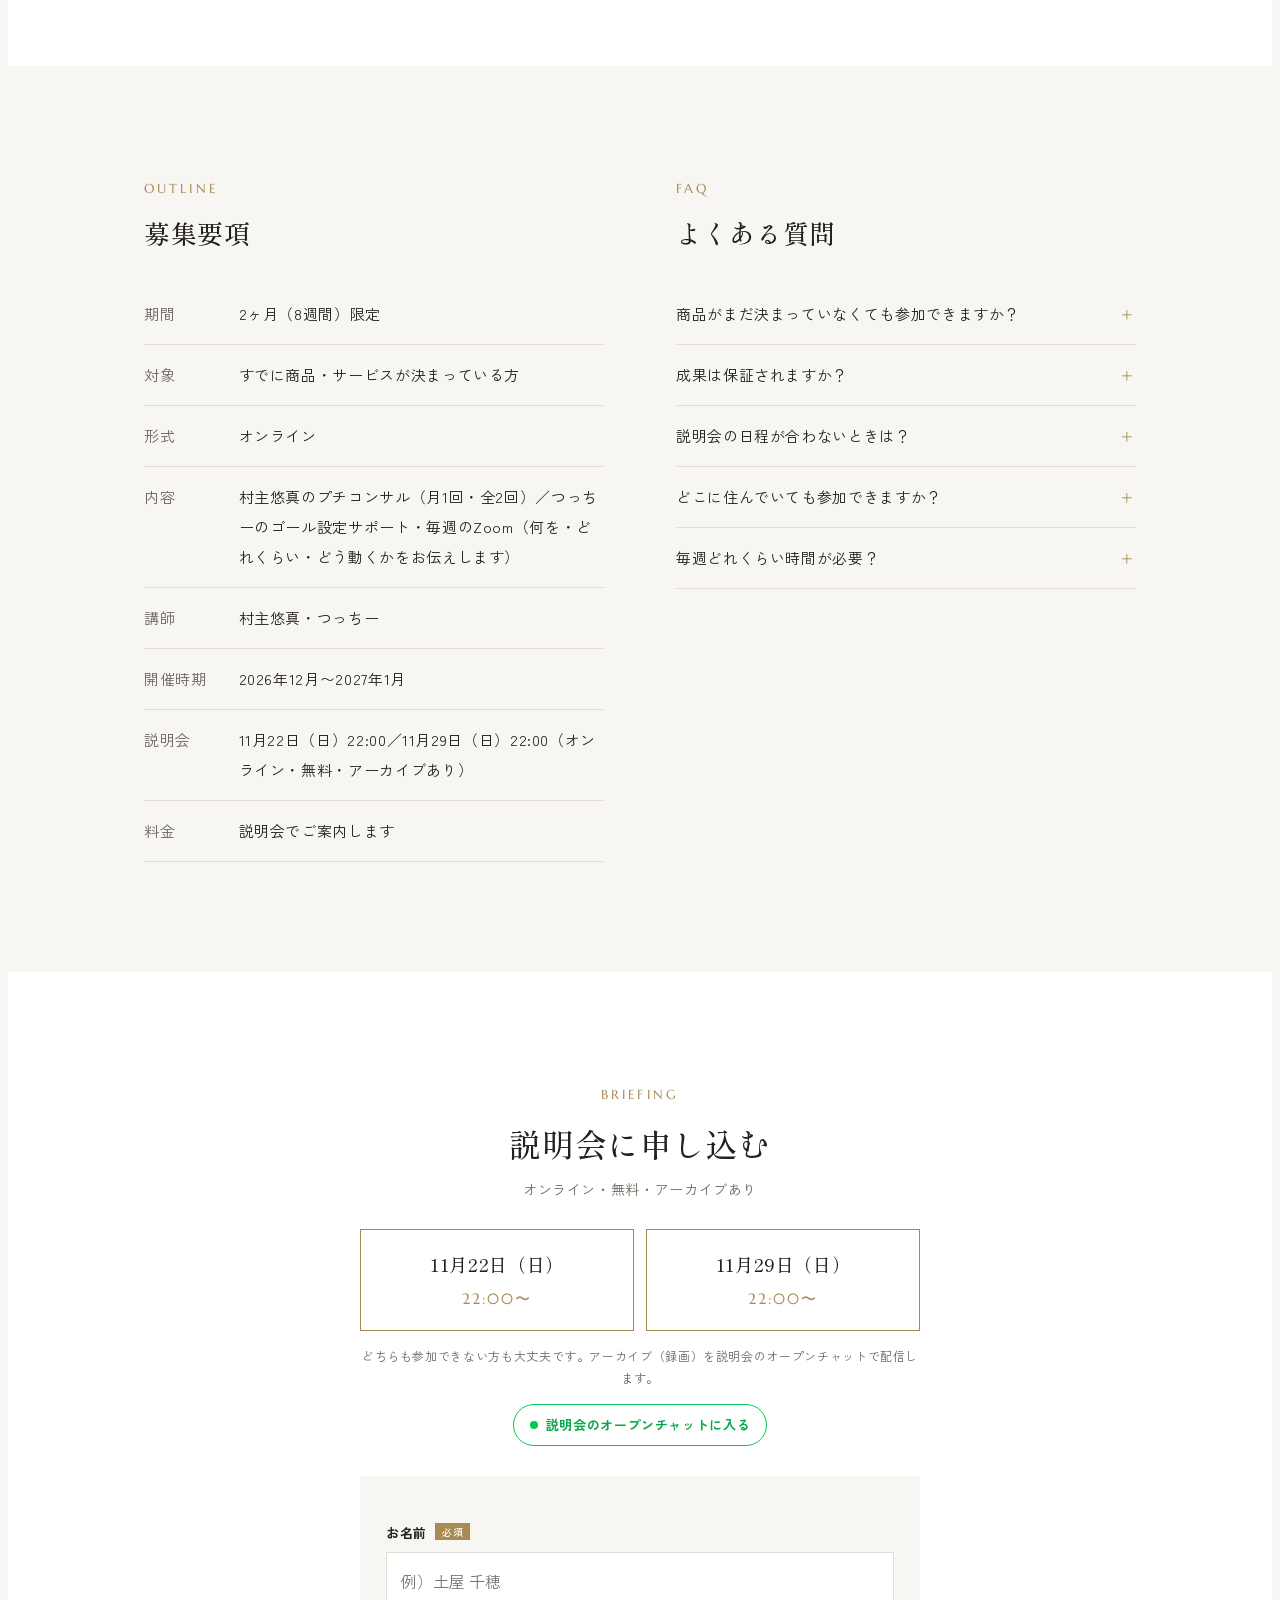
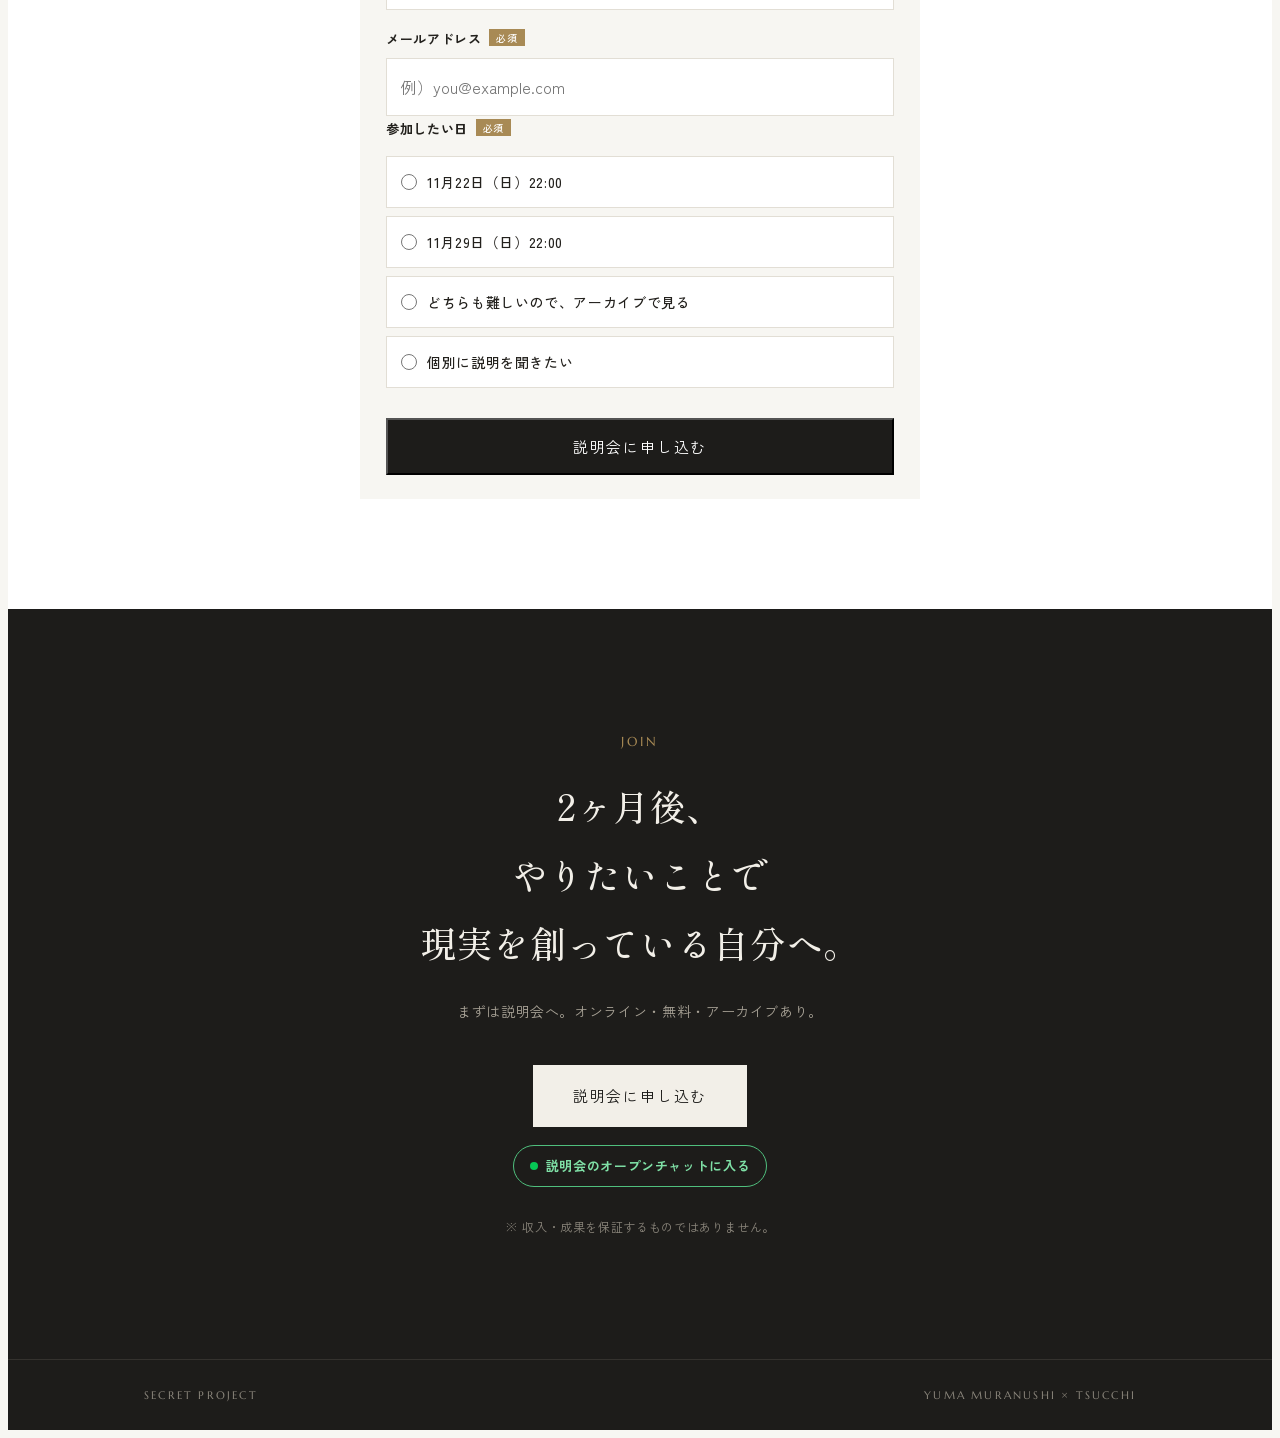
==== commit 798576da: "キャッチを「やりたいことも、ビジョンも、形にする。能力を磨き、行動して、現実を創っていく。」に変更 Co-Authored-By: Claude Opus 5.5 <noreply@anthropic" ====
--- a/index.html
+++ b/index.html
@@ -5,7 +5,7 @@
 <meta name="viewport" content="width=device-width, initial-scale=1">
 <meta name="description" content="つっちー×村主㊙︎プロジェクト。自分のやりたいことやビジョン、マネタイズに向けて、能力と行動で現実を創っていく2ヶ月のオンラインプログラム。">
 <meta property="og:title" content="つっちー×村主㊙︎プロジェクト">
-<meta property="og:description" content="自分のやりたいことやビジョン、マネタイズに向けて、能力と行動で現実を創っていく。ひとりではなく、仲間と共に。2026年12月〜2027年1月の2ヶ月限定・オンライン。">
+<meta property="og:description" content="やりたいことも、ビジョンも、形にする。能力を磨き、行動して、現実を創っていく。ひとりではなく、仲間と共に。2026年12月〜2027年1月の2ヶ月限定・オンライン。">
 <meta property="og:type" content="website">
 <title>つっちー×村主㊙︎プロジェクト</title>
 <link rel="stylesheet" href="https://fonts.googleapis.com/css2?family=Shippori+Mincho:wght@500;600&family=Zen+Kaku+Gothic+New:wght@400;500;700&family=Marcellus&display=swap">
@@ -103,7 +103,7 @@
 <header class="hero"><div class="wrap grid">
   <div>
     <span class="pname">つっちー×村主㊙︎プロジェクト</span>
-    <h1 style="margin-top:18px"><span style="white-space:nowrap">やりたいこと、</span><span style="white-space:nowrap">ビジョン、</span><span style="white-space:nowrap">マネタイズ。</span><br><span style="white-space:nowrap">能力と行動で、</span><span style="white-space:nowrap">現実を創っていく。</span></h1>
+    <h1 style="margin-top:18px"><span style="white-space:nowrap">やりたいことも、</span><span style="white-space:nowrap">ビジョンも、</span><span style="white-space:nowrap">形にする。</span><br><span style="white-space:nowrap">能力を磨き、</span><span style="white-space:nowrap">行動して、</span><span style="white-space:nowrap">現実を創っていく。</span></h1>
     <p class="together">ひとりではなく、仲間と共に。</p>
     <p class="lead">やりたいことやビジョンはある。でも、どう形にして、マネタイズにつなげればいいかはまだ見えていない。そんな方のための2ヶ月です。月1回の村主悠真のプチコンサルで視座を引き上げ、毎週のZoomでつっちーが具体的な動き方をお伝えします。仲間と一緒に助け合い、成長できる2ヶ月です。</p>
     <div class="meta">
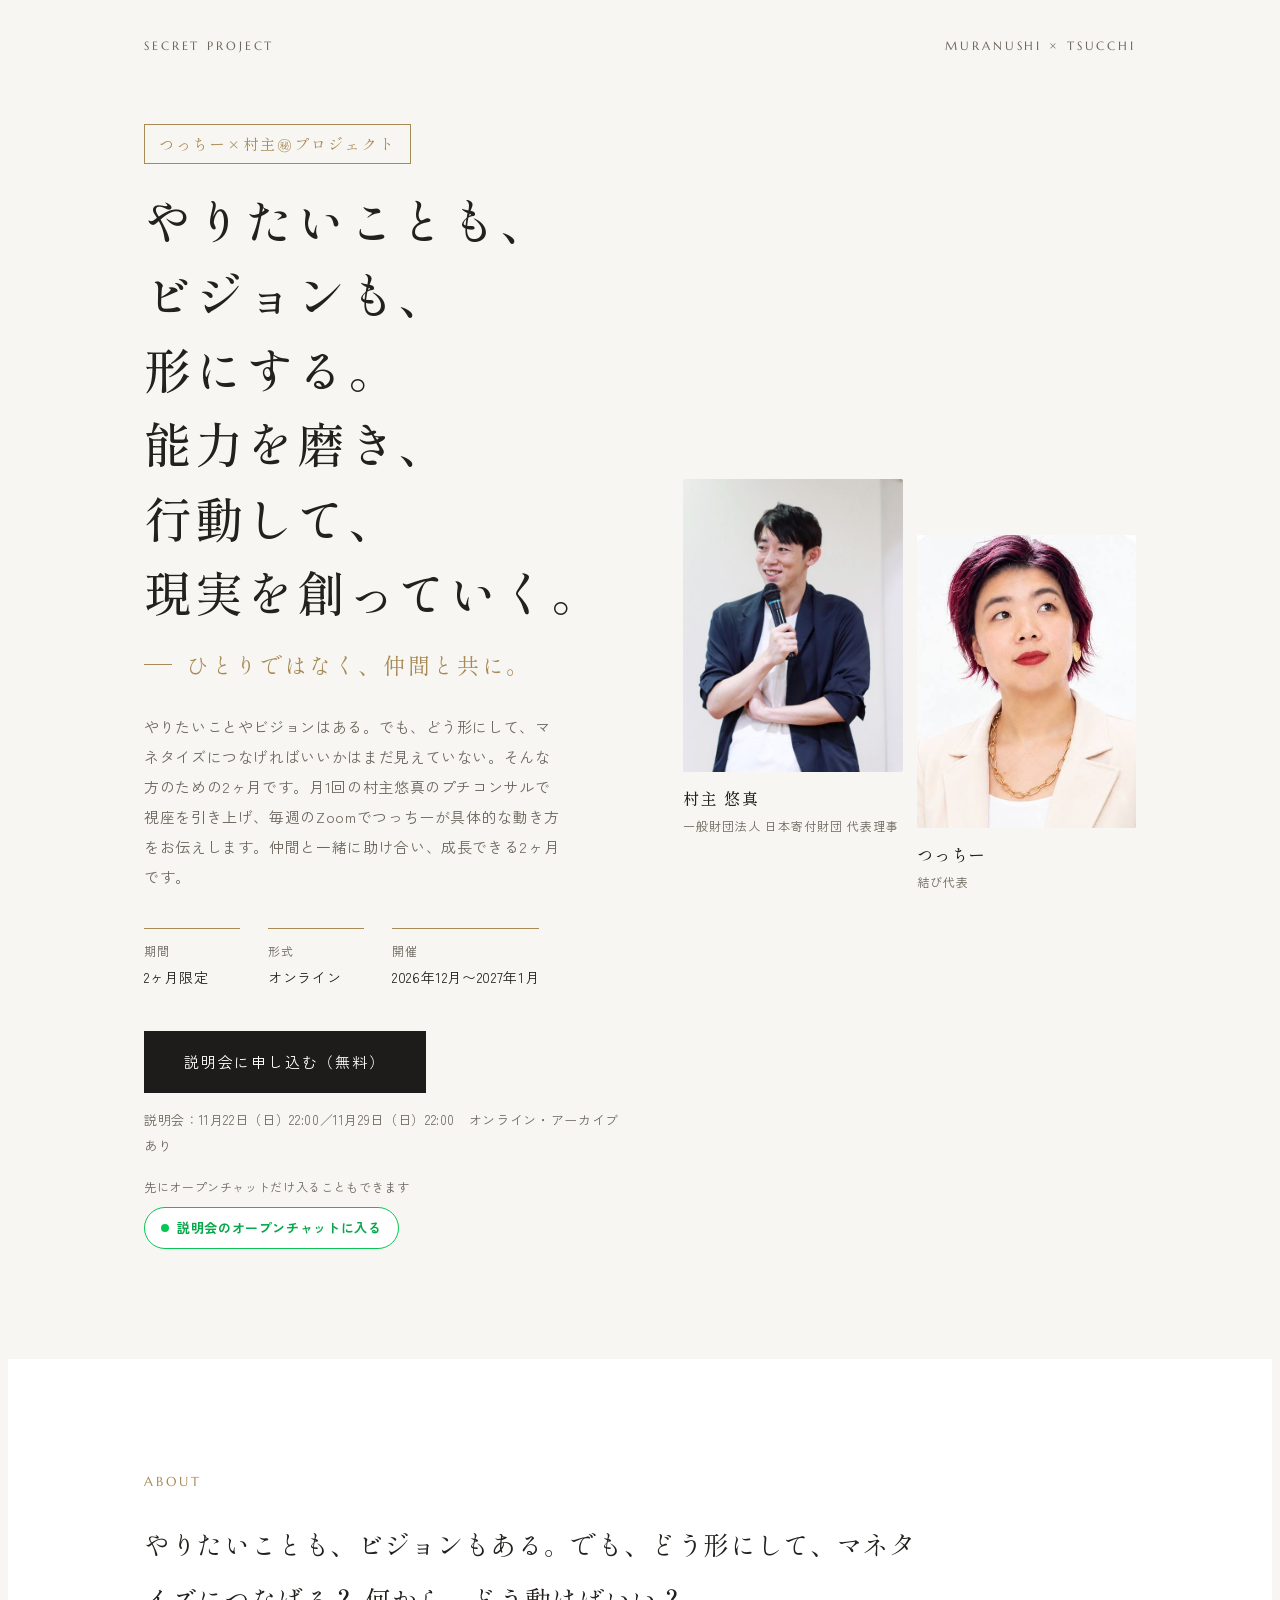
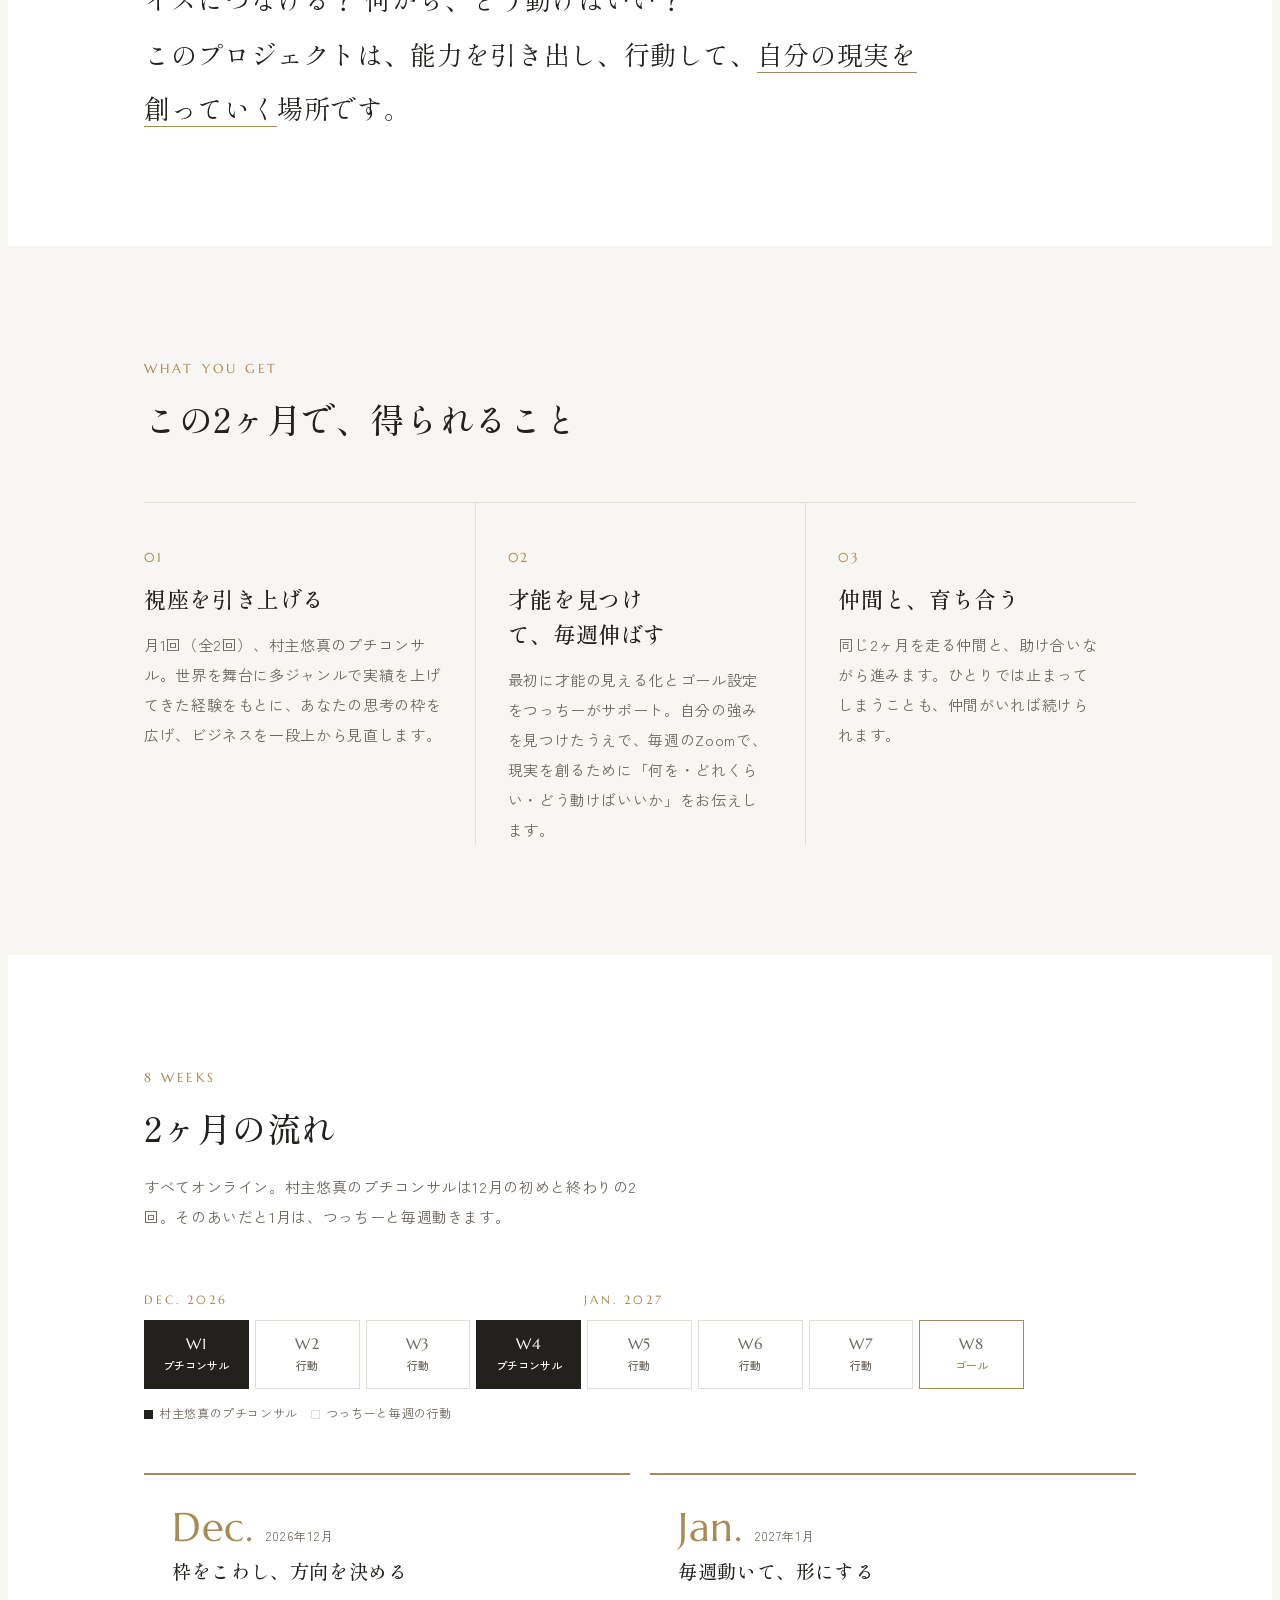
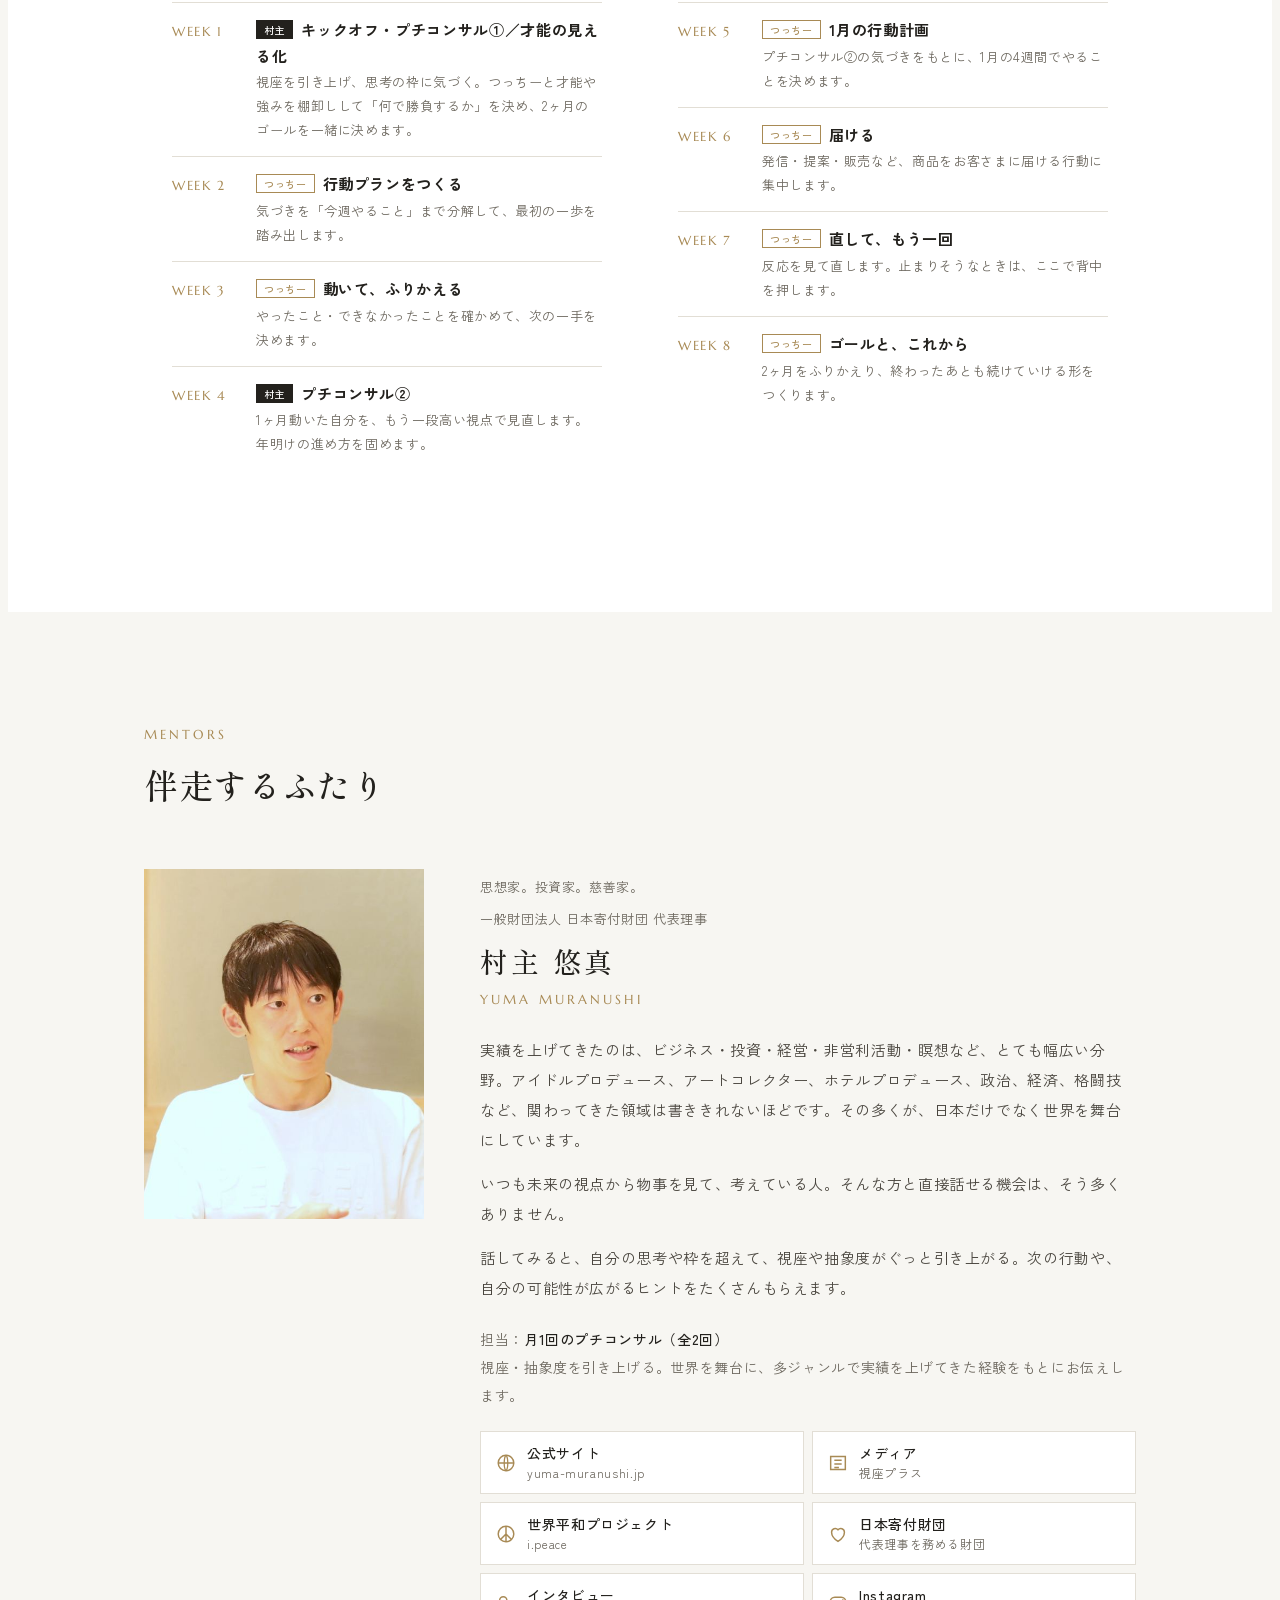
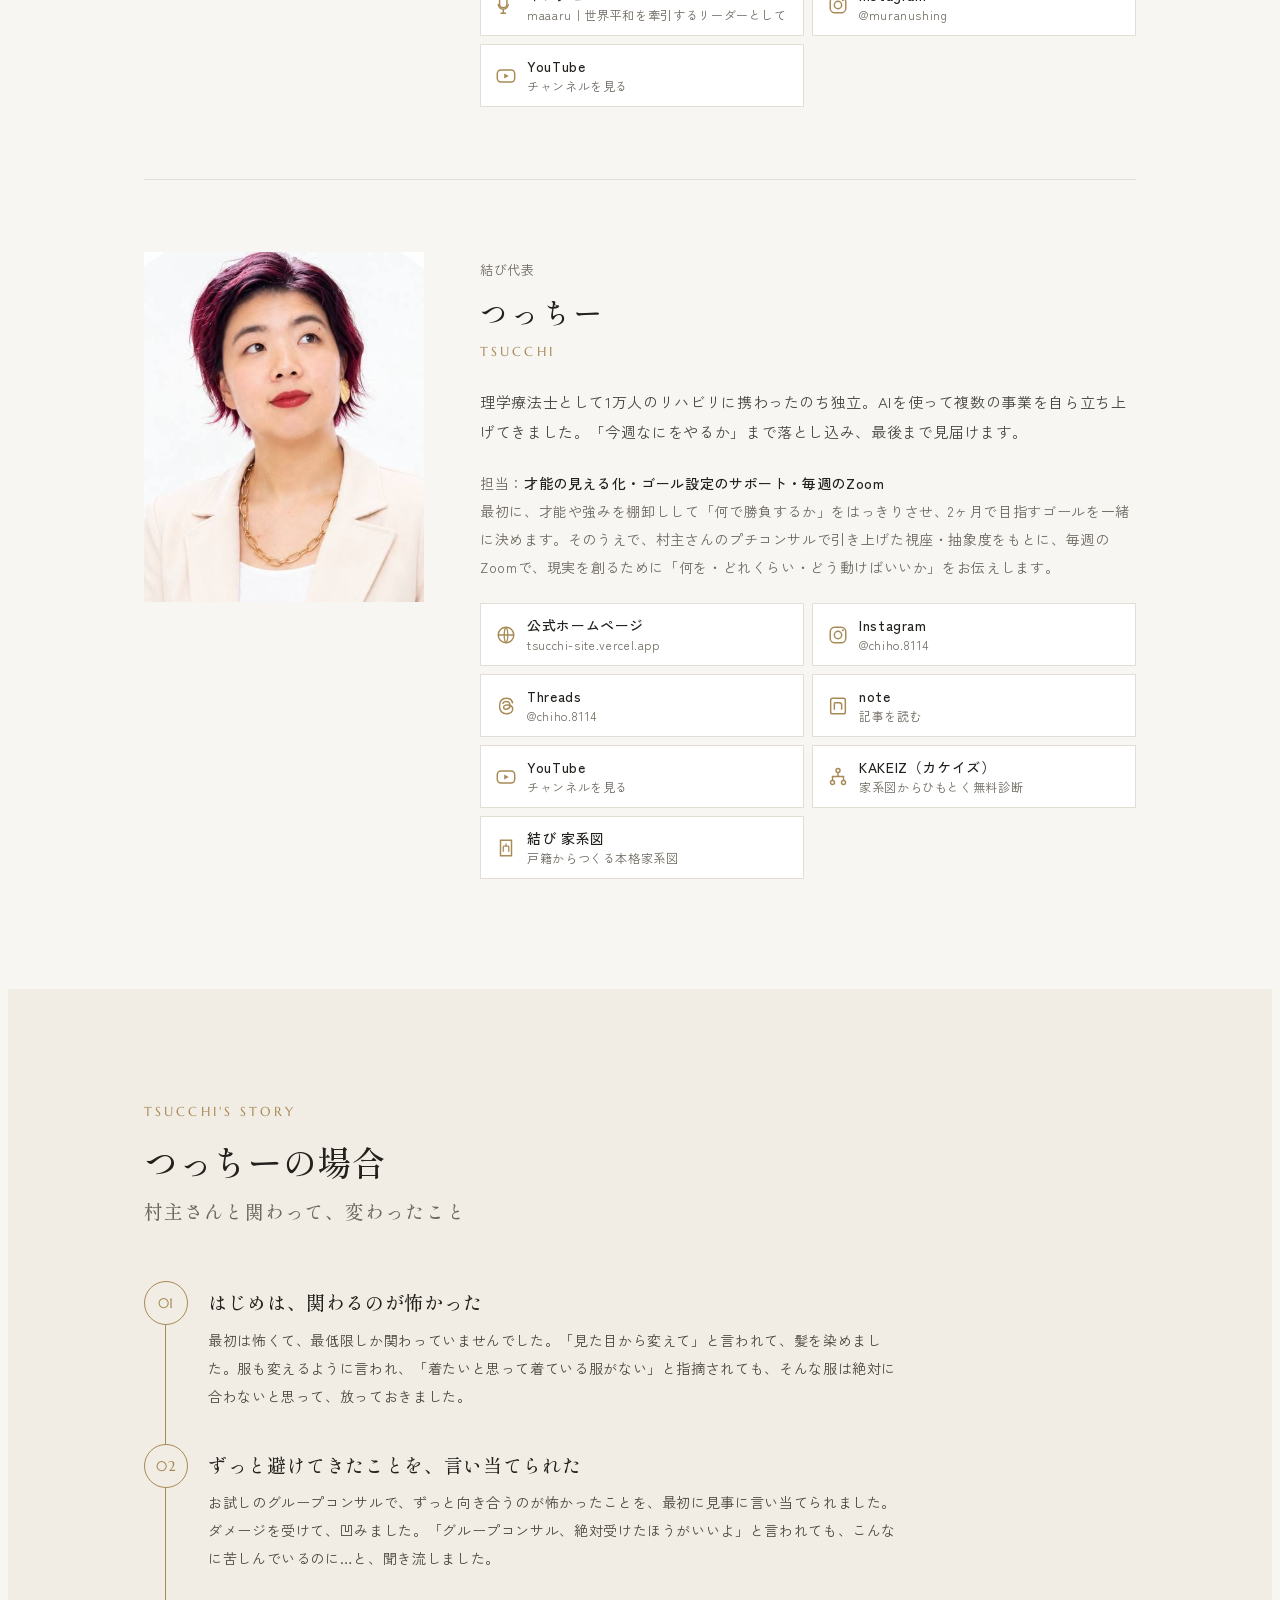
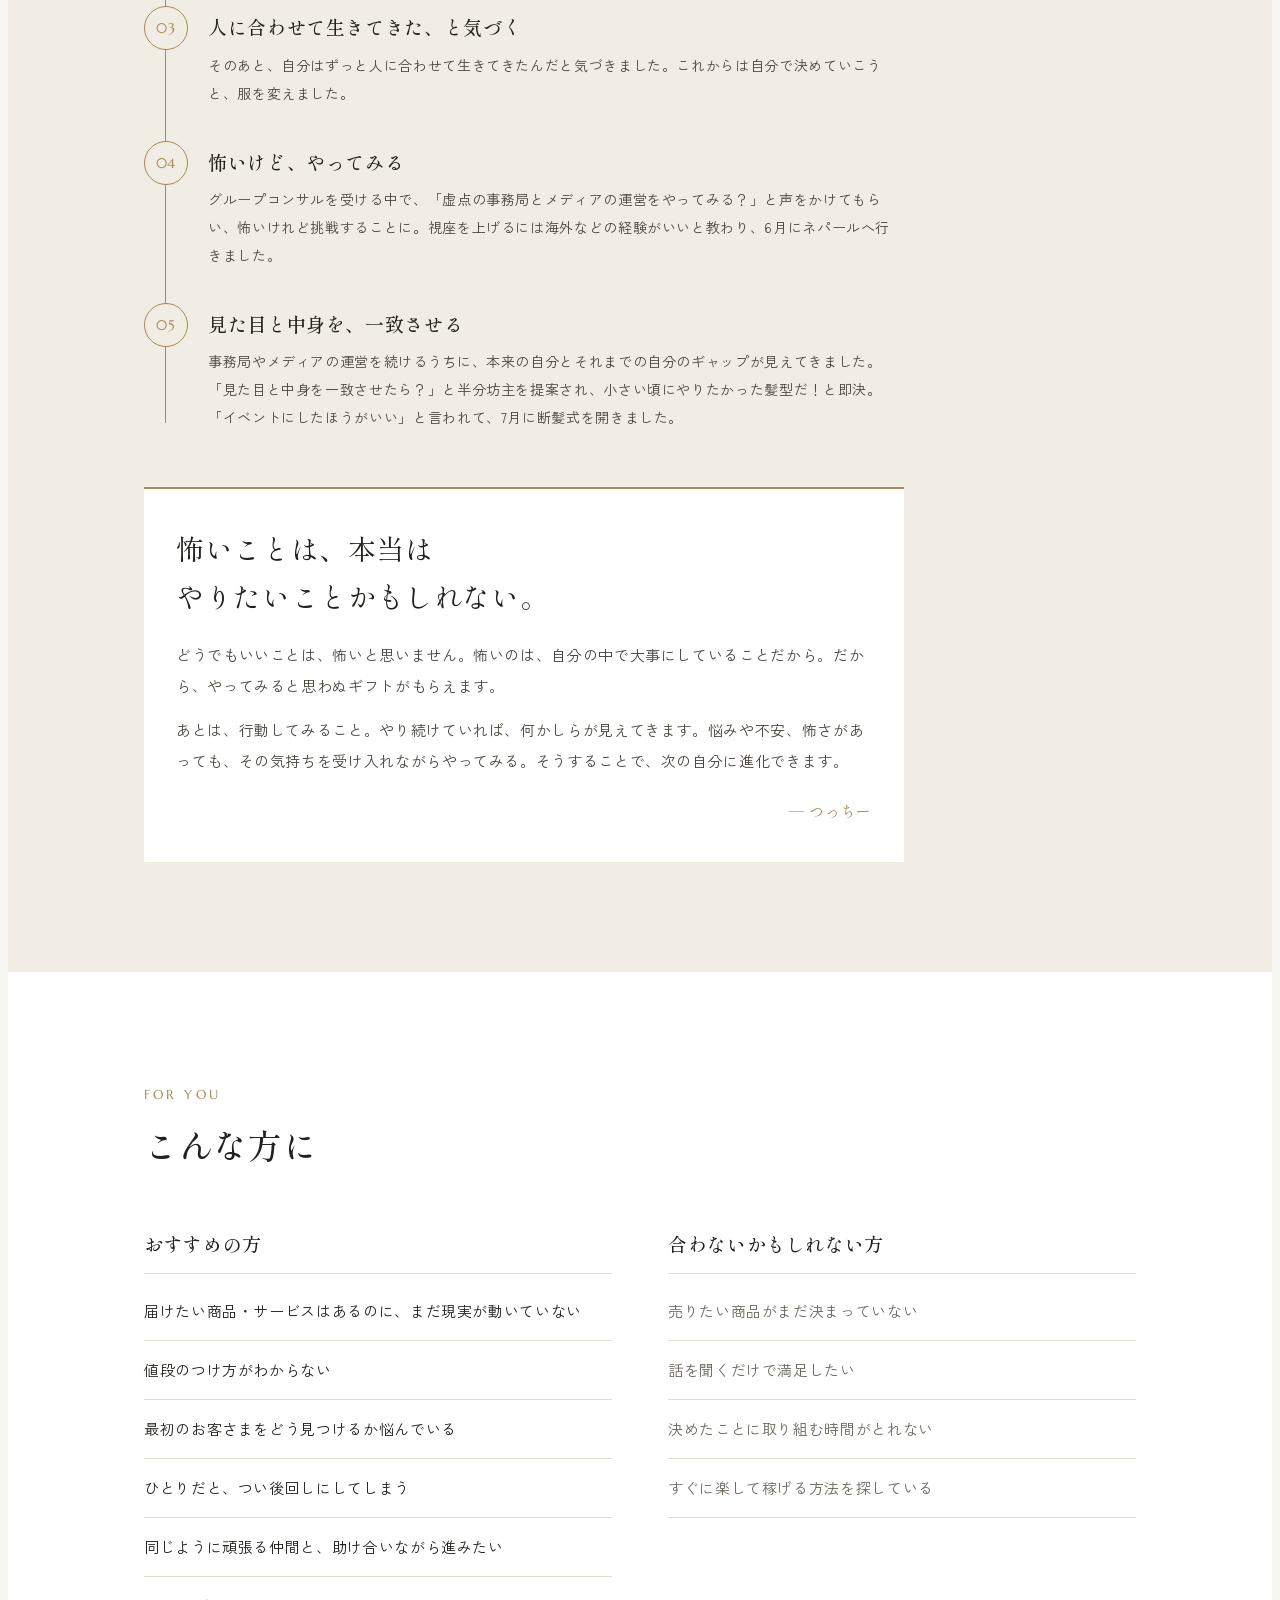
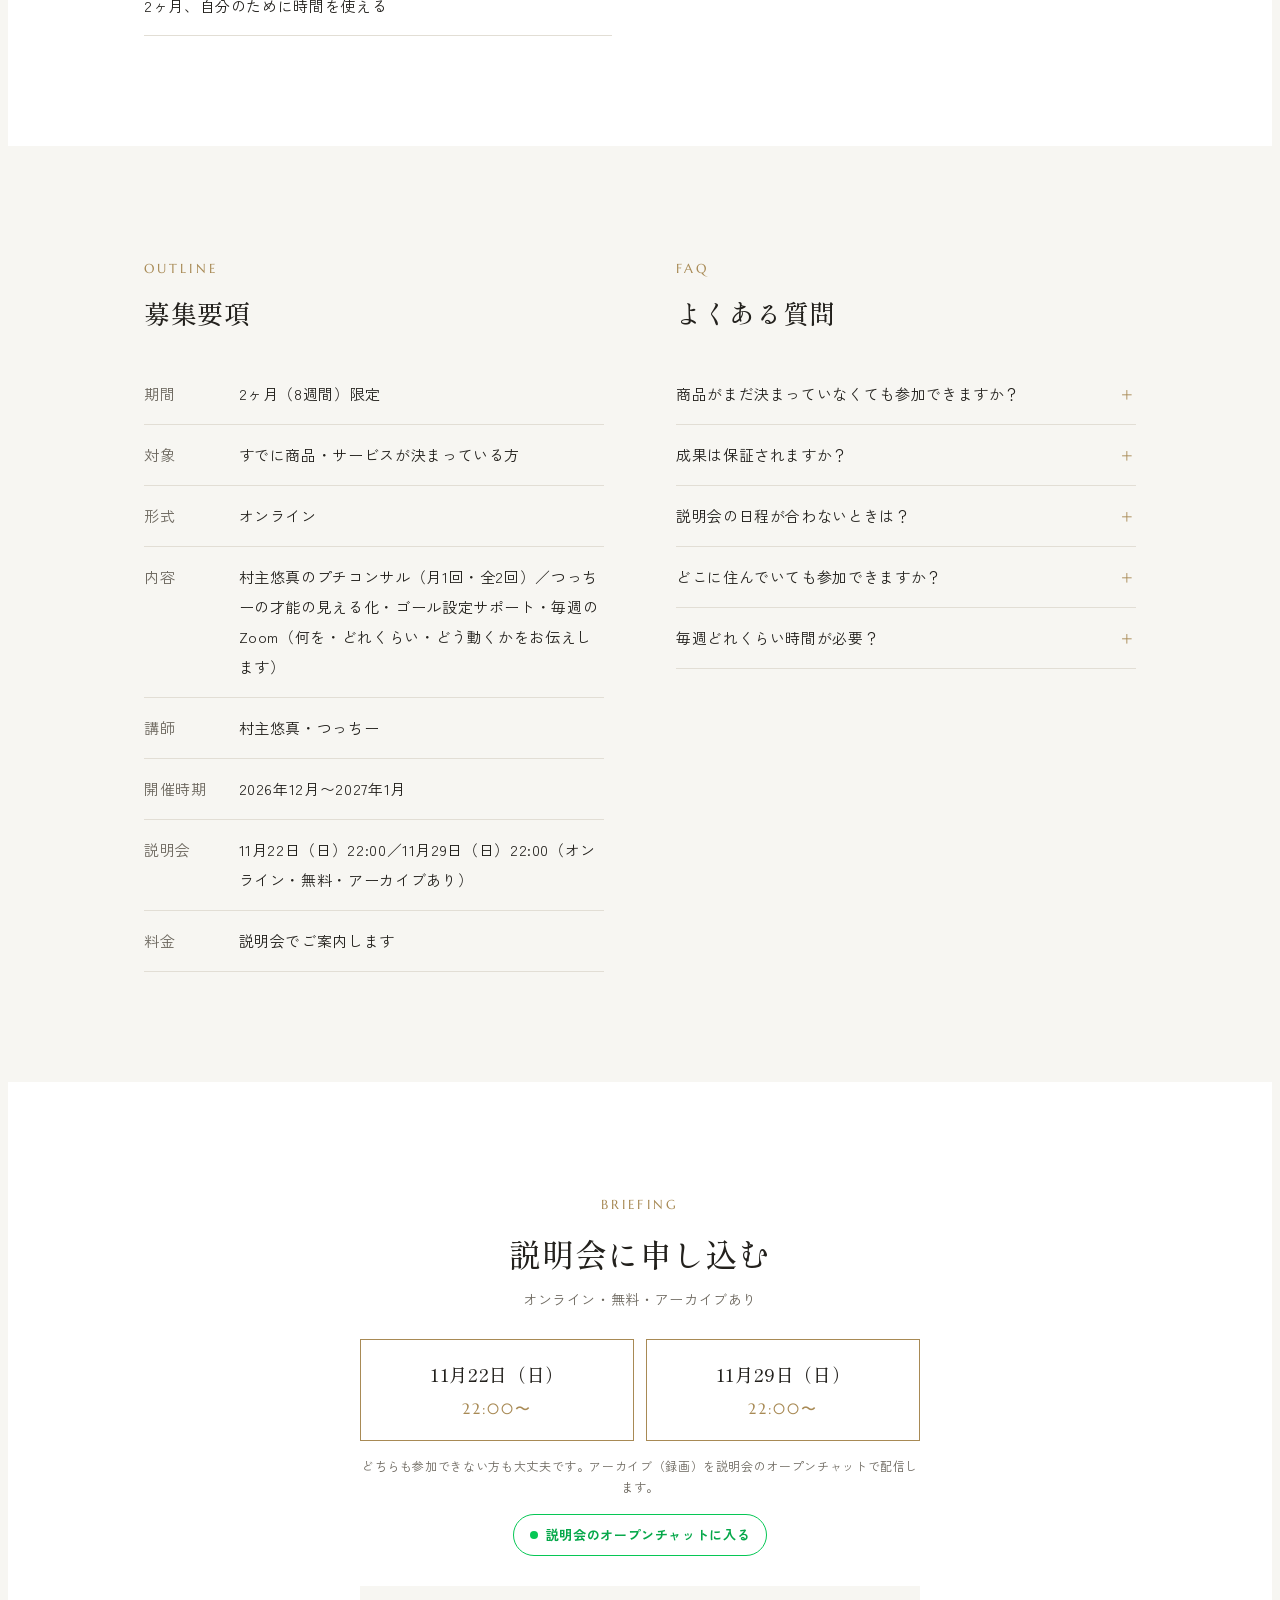
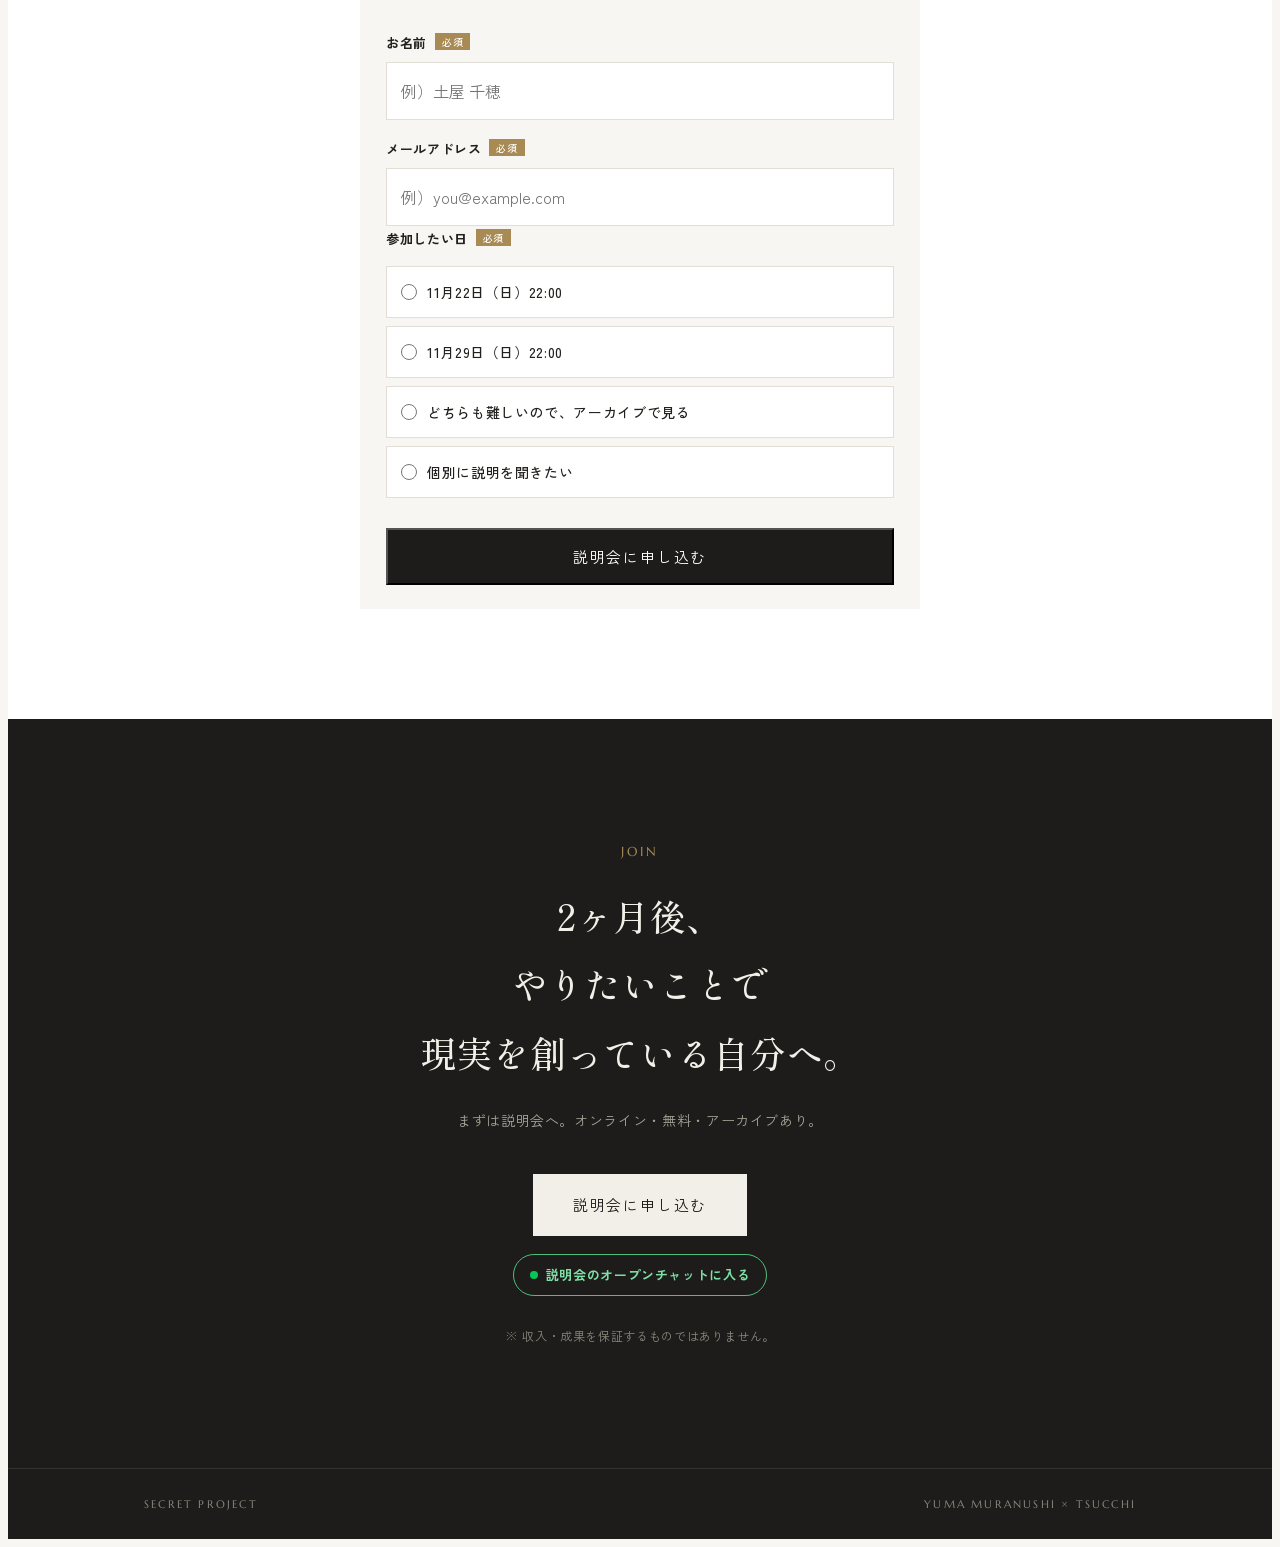
==== commit 27fb12b1: "「才能の見える化」を追加（得られること・1週目・つっちーの担当・募集要項・規約） Co-Authored-By: Claude Opus 5.5 <noreply@anthropic.com> Cla" ====
--- a/index.html
+++ b/index.html
@@ -130,7 +130,7 @@
   <div class="ttl"><span class="en">WHAT YOU GET</span><h2>この2ヶ月で、得られること</h2></div>
   <div class="three">
     <div><span class="no">01</span><h3>視座を引き上げる</h3><p>月1回（全2回）、村主悠真のプチコンサル。世界を舞台に多ジャンルで実績を上げてきた経験をもとに、あなたの思考の枠を広げ、ビジネスを一段上から見直します。</p></div>
-    <div><span class="no">02</span><h3>ゴールを決めて、毎週動く</h3><p>最初にゴール設定をつっちーがサポート。そのうえで毎週のZoomで、現実を創るために「何を・どれくらい・どう動けばいいか」をお伝えします。</p></div>
+    <div><span class="no">02</span><h3>才能を見つけて、毎週伸ばす</h3><p>最初に才能の見える化とゴール設定をつっちーがサポート。自分の強みを見つけたうえで、毎週のZoomで、現実を創るために「何を・どれくらい・どう動けばいいか」をお伝えします。</p></div>
     <div><span class="no">03</span><h3>仲間と、育ち合う</h3><p>同じ2ヶ月を走る仲間と、助け合いながら進みます。ひとりでは止まってしまうことも、仲間がいれば続けられます。</p></div>
   </div>
 </div></section>
@@ -155,7 +155,7 @@
     <div class="month">
       <div class="mh"><b>Dec.</b><span>2026年12月</span></div>
       <h3>枠をこわし、方向を決める</h3>
-      <div class="ms key"><span class="w">WEEK 1</span><div><p class="t">キックオフ・プチコンサル①</p><p class="d">視座を引き上げ、思考の枠に気づく。2ヶ月で目指すゴールを、つっちーと一緒に決めます。</p></div></div>
+      <div class="ms key"><span class="w">WEEK 1</span><div><p class="t">キックオフ・プチコンサル①／才能の見える化</p><p class="d">視座を引き上げ、思考の枠に気づく。つっちーと才能や強みを棚卸しして「何で勝負するか」を決め、2ヶ月のゴールを一緒に決めます。</p></div></div>
       <div class="ms tc"><span class="w">WEEK 2</span><div><p class="t">行動プランをつくる</p><p class="d">気づきを「今週やること」まで分解して、最初の一歩を踏み出します。</p></div></div>
       <div class="ms tc"><span class="w">WEEK 3</span><div><p class="t">動いて、ふりかえる</p><p class="d">やったこと・できなかったことを確かめて、次の一手を決めます。</p></div></div>
       <div class="ms key"><span class="w">WEEK 4</span><div><p class="t">プチコンサル②</p><p class="d">1ヶ月動いた自分を、もう一段高い視点で見直します。年明けの進め方を固めます。</p></div></div>
@@ -199,7 +199,7 @@
       <span class="role">結び代表</span>
       <h3>つっちー</h3><span class="en">TSUCCHI</span>
       <p>理学療法士として1万人のリハビリに携わったのち独立。AIを使って複数の事業を自ら立ち上げてきました。「今週なにをやるか」まで落とし込み、最後まで見届けます。</p>
-      <p class="part">担当：<b>ゴール設定のサポート・毎週のZoom</b><br>最初に、2ヶ月で目指すゴールを一緒に決め、村主さんのプチコンサルで引き上げた視座・抽象度をもとに、毎週のZoomで、現実を創るために「何を・どれくらい・どう動けばいいか」をお伝えします。</p>
+      <p class="part">担当：<b>才能の見える化・ゴール設定のサポート・毎週のZoom</b><br>最初に、才能や強みを棚卸しして「何で勝負するか」をはっきりさせ、2ヶ月で目指すゴールを一緒に決めます。そのうえで、村主さんのプチコンサルで引き上げた視座・抽象度をもとに、毎週のZoomで、現実を創るために「何を・どれくらい・どう動けばいいか」をお伝えします。</p>
       <div class="sns">
      <a href="https://tsucchi-site.vercel.app" target="_blank" rel="noopener"><svg viewBox="0 0 24 24"><circle cx="12" cy="12" r="8.5" fill="none" stroke="currentColor" stroke-width="1.6"/><path d="M3.5 12h17M12 3.5c2.6 2.6 2.6 14.4 0 17M12 3.5c-2.6 2.6-2.6 14.4 0 17" fill="none" stroke="currentColor" stroke-width="1.4"/></svg><span><b>公式ホームページ</b>tsucchi-site.vercel.app</span></a>
      <a href="https://www.instagram.com/chiho.8114" target="_blank" rel="noopener"><svg viewBox="0 0 24 24"><rect x="3.5" y="3.5" width="17" height="17" rx="5" fill="none" stroke="currentColor" stroke-width="1.6"/><circle cx="12" cy="12" r="4" fill="none" stroke="currentColor" stroke-width="1.6"/><circle cx="17.3" cy="6.7" r="1.1" fill="currentColor"/></svg><span><b>Instagram</b>@chiho.8114</span></a>
@@ -256,7 +256,7 @@
       <dt>期間</dt><dd>2ヶ月（8週間）限定</dd>
       <dt>対象</dt><dd>すでに商品・サービスが決まっている方</dd>
       <dt>形式</dt><dd>オンライン</dd>
-      <dt>内容</dt><dd>村主悠真のプチコンサル（月1回・全2回）／つっちーのゴール設定サポート・毎週のZoom（何を・どれくらい・どう動くかをお伝えします）</dd>
+      <dt>内容</dt><dd>村主悠真のプチコンサル（月1回・全2回）／つっちーの才能の見える化・ゴール設定サポート・毎週のZoom（何を・どれくらい・どう動くかをお伝えします）</dd>
       <dt>講師</dt><dd>村主悠真・つっちー</dd>
       <dt>開催時期</dt><dd>2026年12月〜2027年1月</dd>
       <dt>説明会</dt><dd>11月22日（日）22:00／11月29日（日）22:00（オンライン・無料・アーカイブあり）</dd>
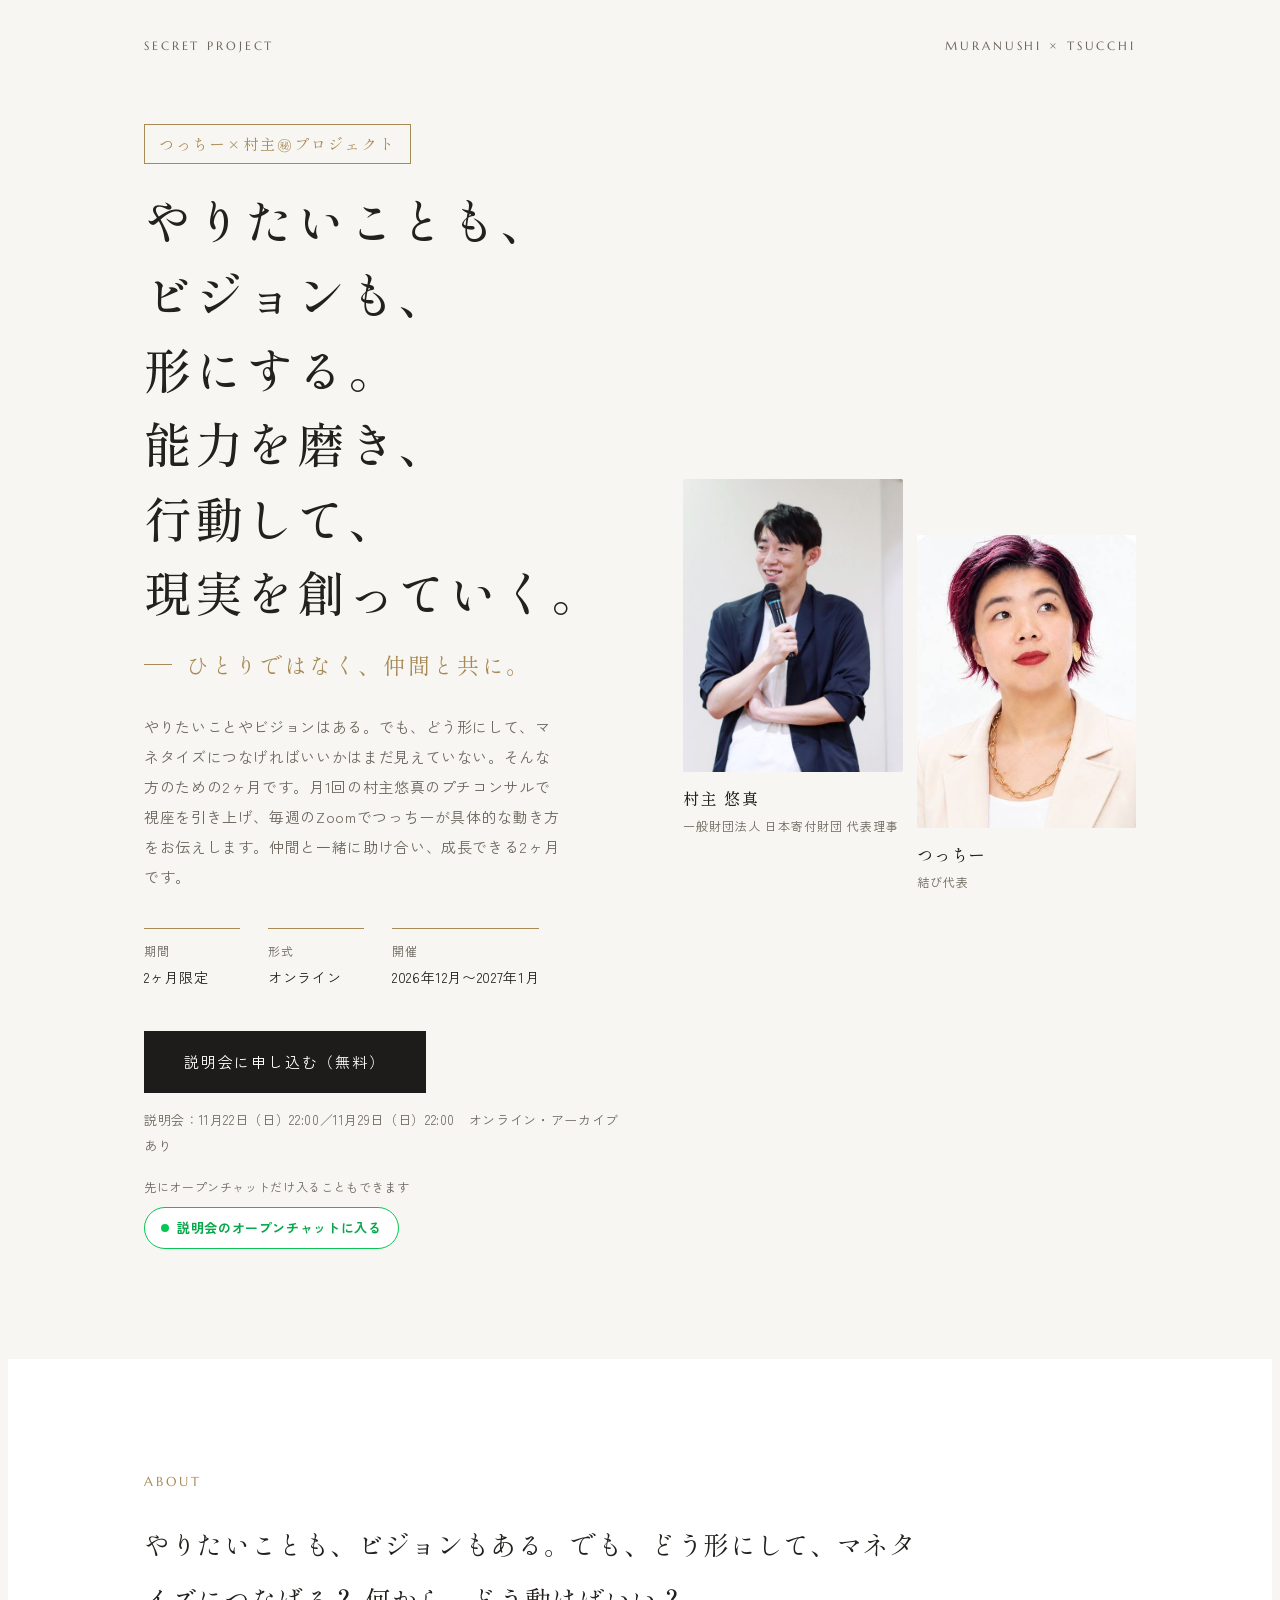
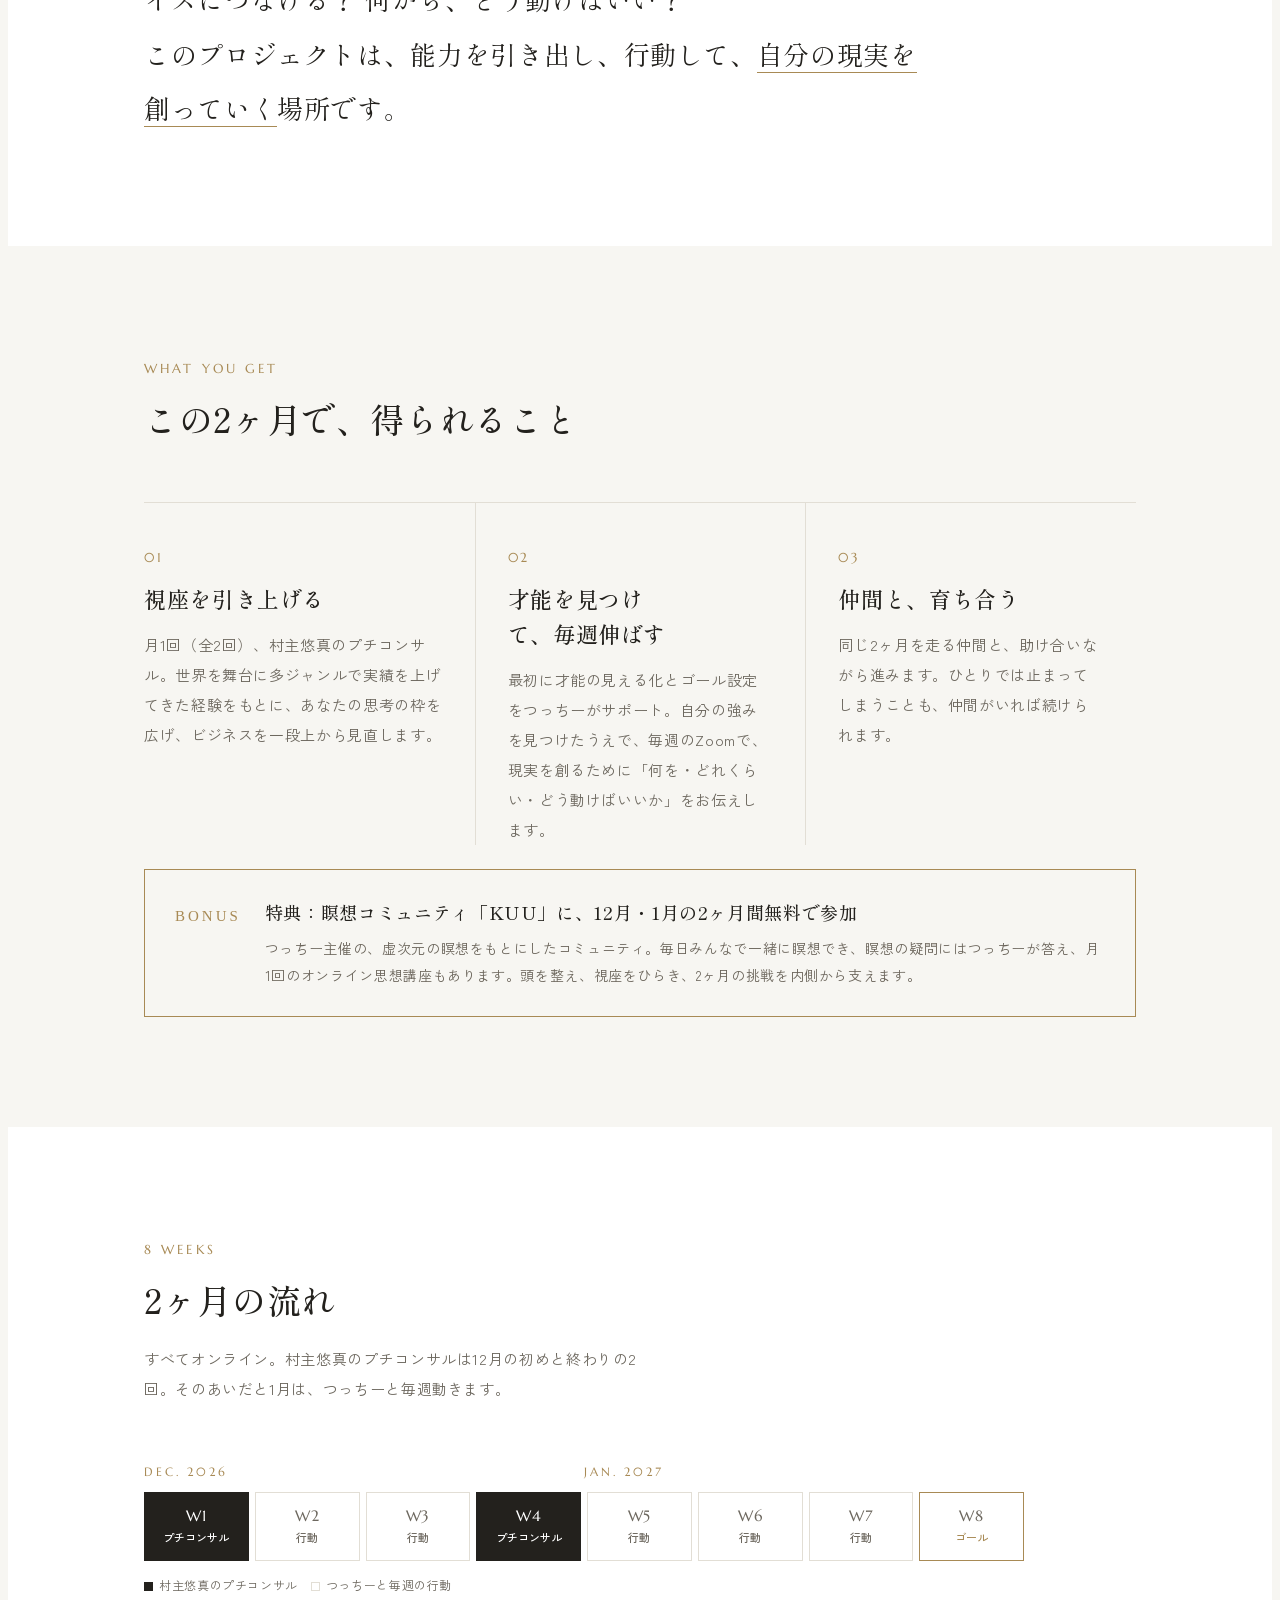
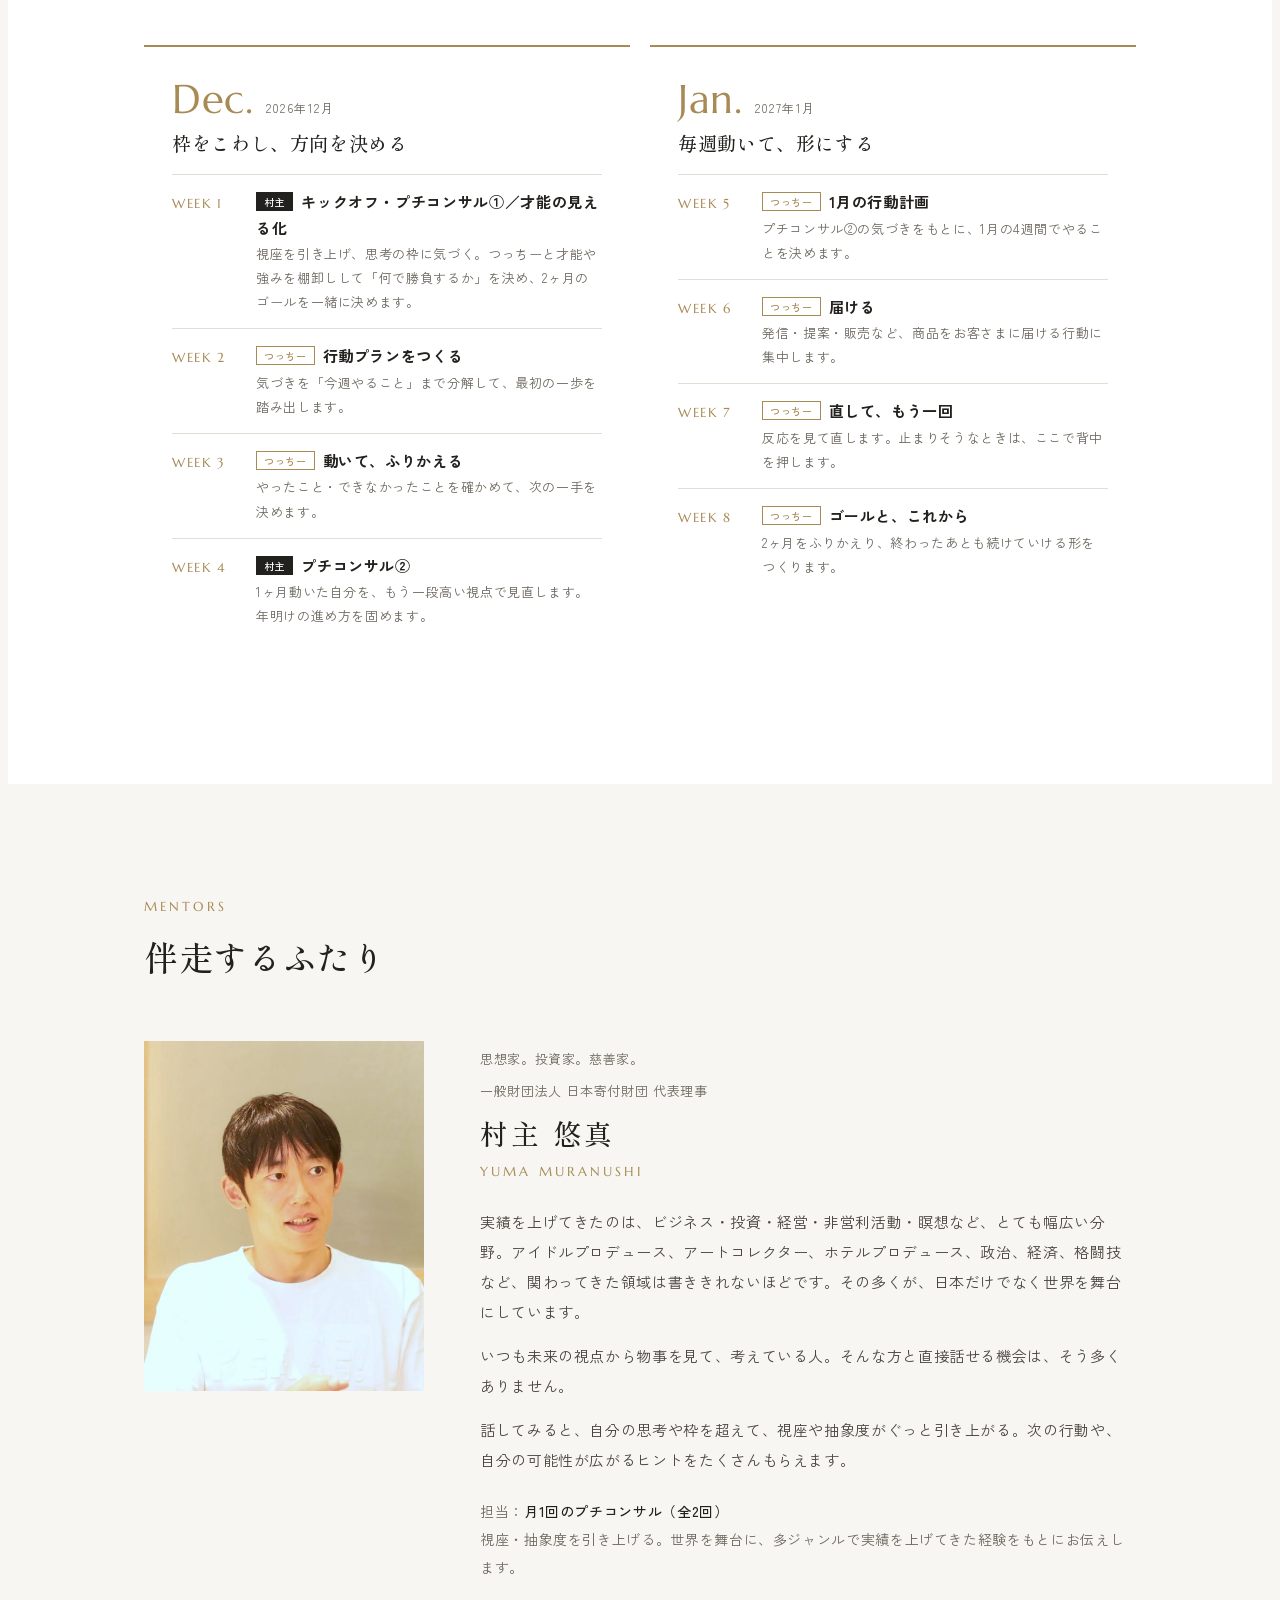
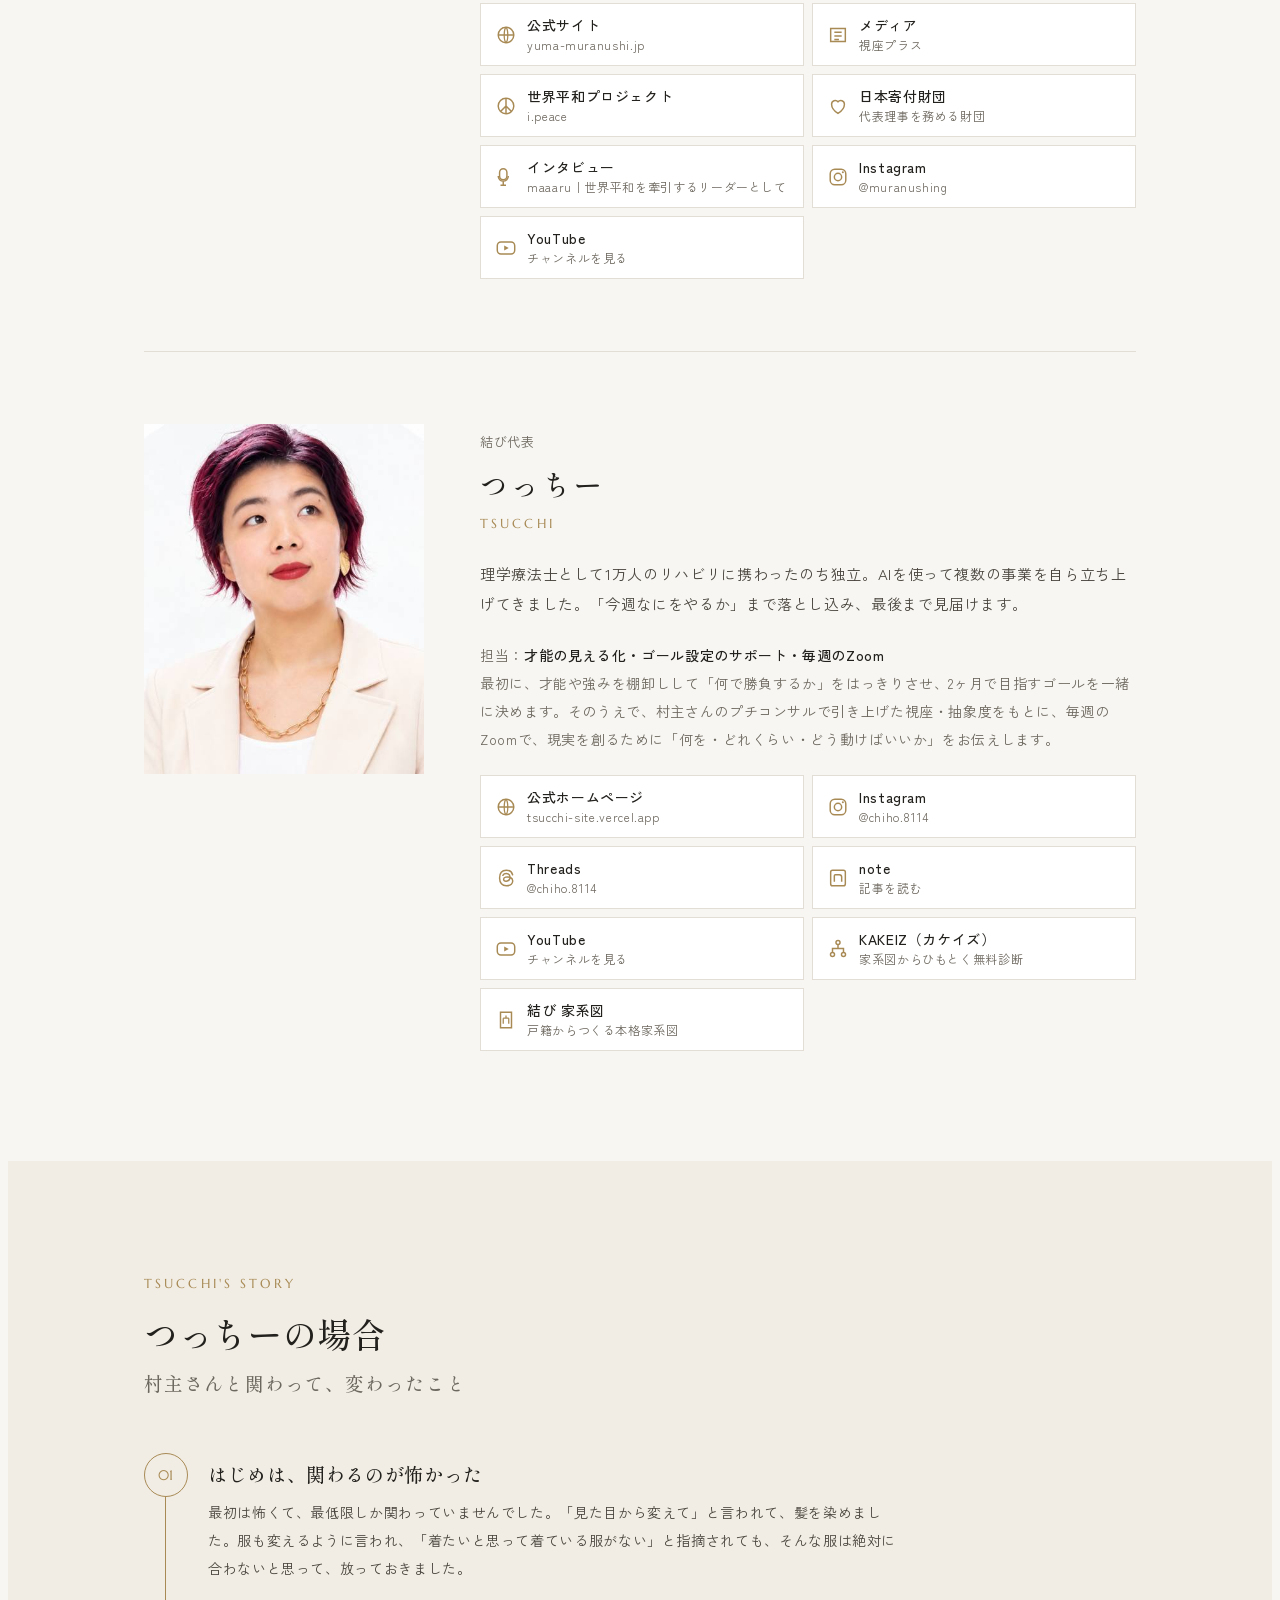
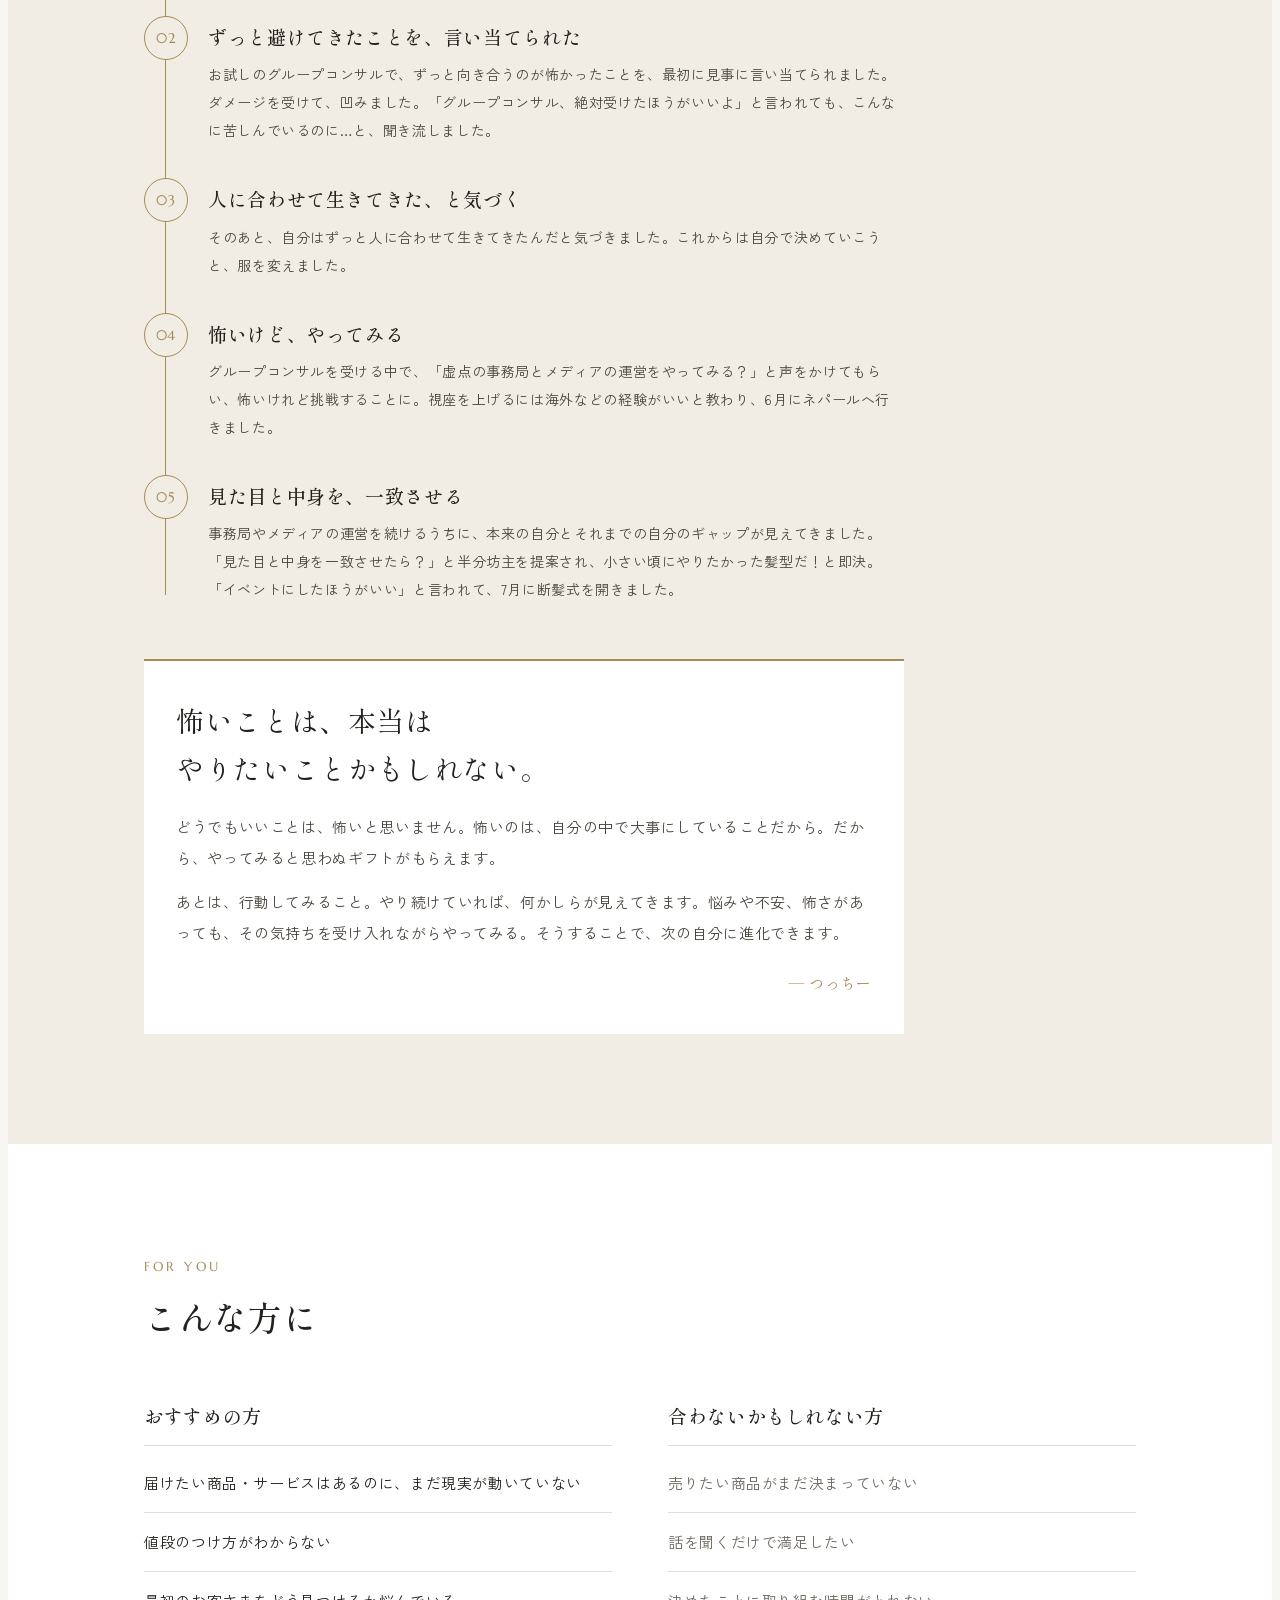
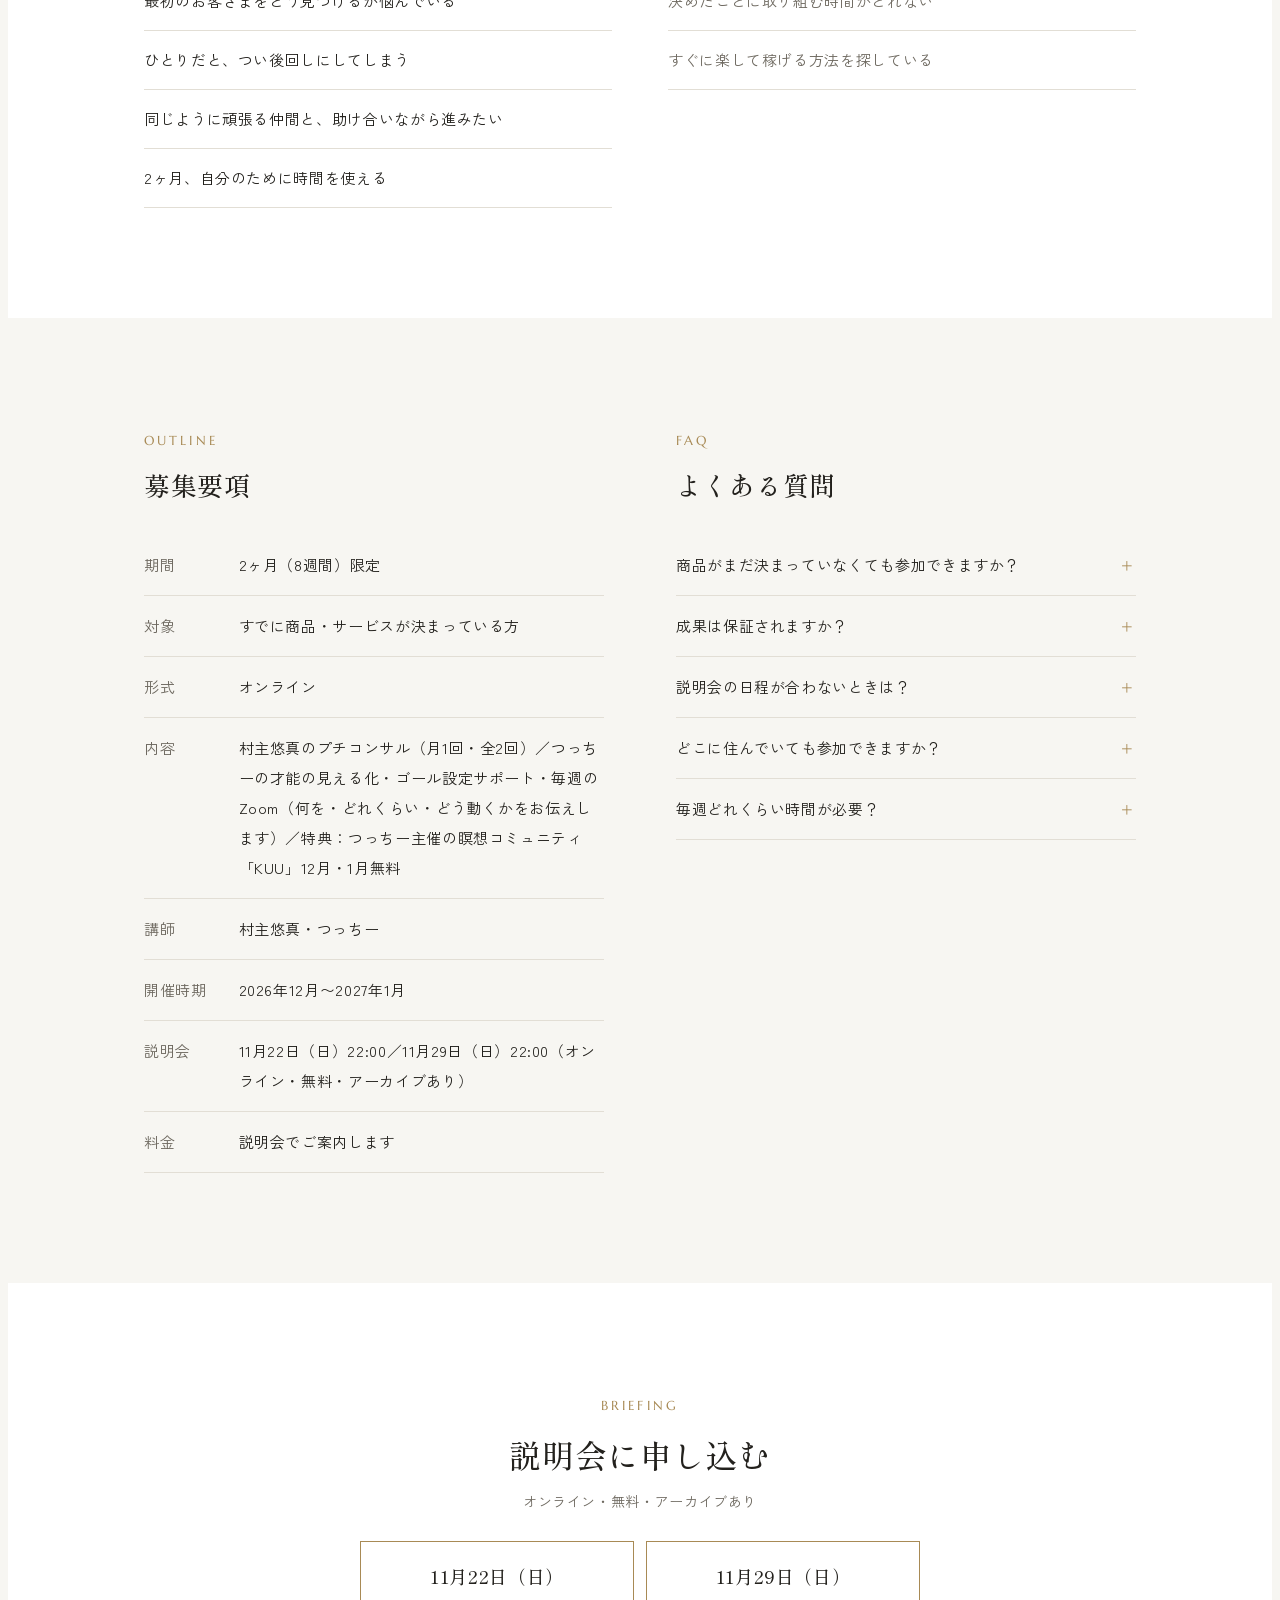
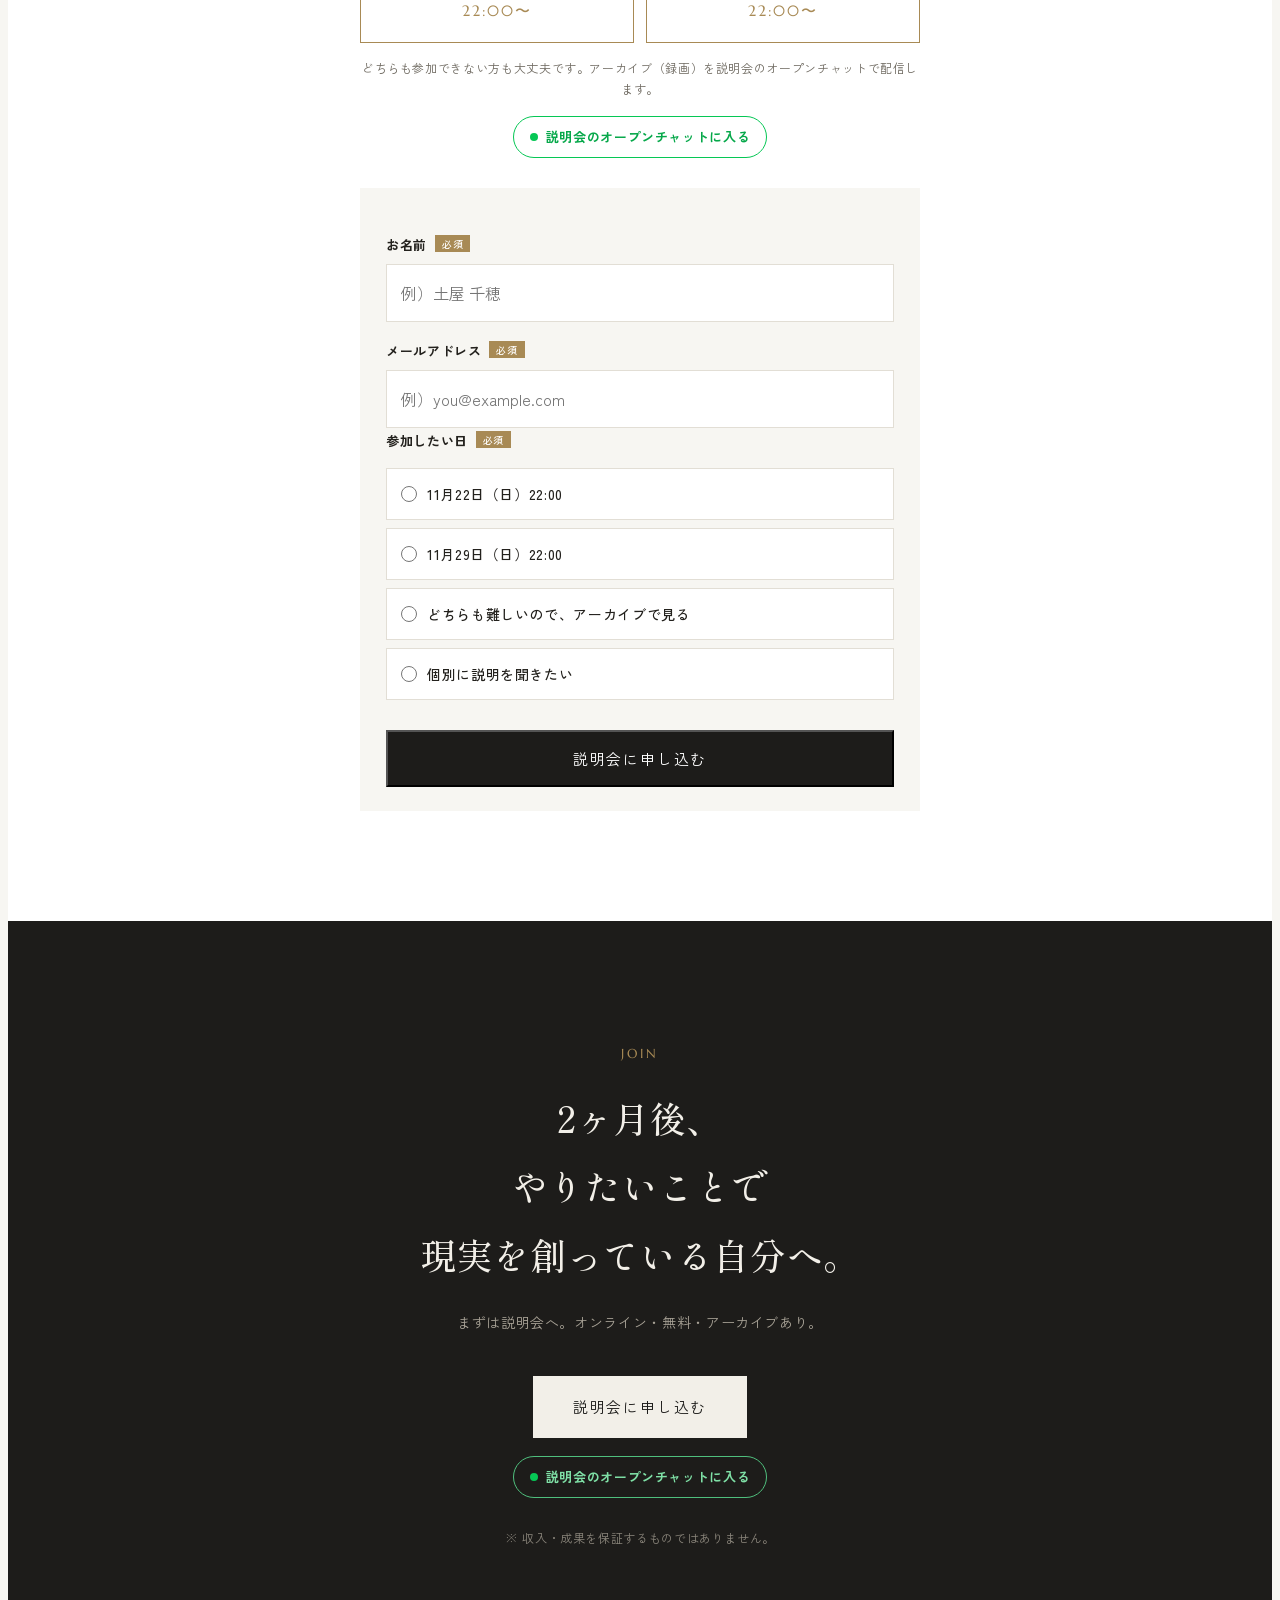
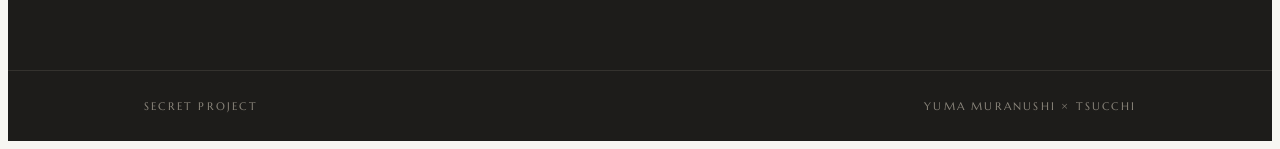
==== commit 4aeaaee4: "特典：瞑想コミュニティ「KUU」12月・1月無料を追加 Co-Authored-By: Claude Opus 5.5 <noreply@anthropic.com> Claude-Session: " ====
--- a/index.html
+++ b/index.html
@@ -93,6 +93,13 @@
 .ms.key .t::before{content:"村主";font-size:10px;font-weight:500;color:#fff;background:#23211d;padding:2px 8px;margin-right:8px;vertical-align:2px}
 .ms.tc .t::before{content:"つっちー";font-size:10px;font-weight:500;color:var(--gold);border:1px solid var(--gold);padding:1px 7px;margin-right:8px;vertical-align:2px}
 @media (max-width:820px){.wkg{grid-template-columns:repeat(4,1fr)}.wkm{display:none}.months{grid-template-columns:1fr}.wk2 b{font-size:10px}}
+
+.bonus{margin-top:24px;display:flex;gap:24px;align-items:flex-start;padding:28px 30px;border:1px solid #a88a55}
+.bonus .ben{font-family:"Cormorant Garamond",serif;color:#a88a55;letter-spacing:.2em;font-size:15px;padding-top:3px;flex:none}
+.bonus > div{min-width:0}
+.bonus h3{font-family:"Shippori Mincho","Yu Mincho",serif;font-size:18px;font-weight:500;line-height:1.6;margin:0 0 8px}
+.bonus p{font-size:14px;color:#6b655b;line-height:1.9;margin:0}
+@media (max-width:640px){.bonus{flex-direction:column;gap:8px;padding:22px 20px}.bonus h3{font-size:16px}}
 </style>
 </head>
 <body>
@@ -133,6 +140,7 @@
     <div><span class="no">02</span><h3>才能を見つけて、毎週伸ばす</h3><p>最初に才能の見える化とゴール設定をつっちーがサポート。自分の強みを見つけたうえで、毎週のZoomで、現実を創るために「何を・どれくらい・どう動けばいいか」をお伝えします。</p></div>
     <div><span class="no">03</span><h3>仲間と、育ち合う</h3><p>同じ2ヶ月を走る仲間と、助け合いながら進みます。ひとりでは止まってしまうことも、仲間がいれば続けられます。</p></div>
   </div>
+  <div class="bonus"><span class="ben">BONUS</span><div><h3>特典：瞑想コミュニティ「KUU」に、12月・1月の2ヶ月間無料で参加</h3><p>つっちー主催の、虚次元の瞑想をもとにしたコミュニティ。毎日みんなで一緒に瞑想でき、瞑想の疑問にはつっちーが答え、月1回のオンライン思想講座もあります。頭を整え、視座をひらき、2ヶ月の挑戦を内側から支えます。</p></div></div>
 </div></section>
 
 <section class="flow" id="flow"><div class="wrap">
@@ -256,7 +264,7 @@
       <dt>期間</dt><dd>2ヶ月（8週間）限定</dd>
       <dt>対象</dt><dd>すでに商品・サービスが決まっている方</dd>
       <dt>形式</dt><dd>オンライン</dd>
-      <dt>内容</dt><dd>村主悠真のプチコンサル（月1回・全2回）／つっちーの才能の見える化・ゴール設定サポート・毎週のZoom（何を・どれくらい・どう動くかをお伝えします）</dd>
+      <dt>内容</dt><dd>村主悠真のプチコンサル（月1回・全2回）／つっちーの才能の見える化・ゴール設定サポート・毎週のZoom（何を・どれくらい・どう動くかをお伝えします）／特典：つっちー主催の瞑想コミュニティ「KUU」12月・1月無料</dd>
       <dt>講師</dt><dd>村主悠真・つっちー</dd>
       <dt>開催時期</dt><dd>2026年12月〜2027年1月</dd>
       <dt>説明会</dt><dd>11月22日（日）22:00／11月29日（日）22:00（オンライン・無料・アーカイブあり）</dd>
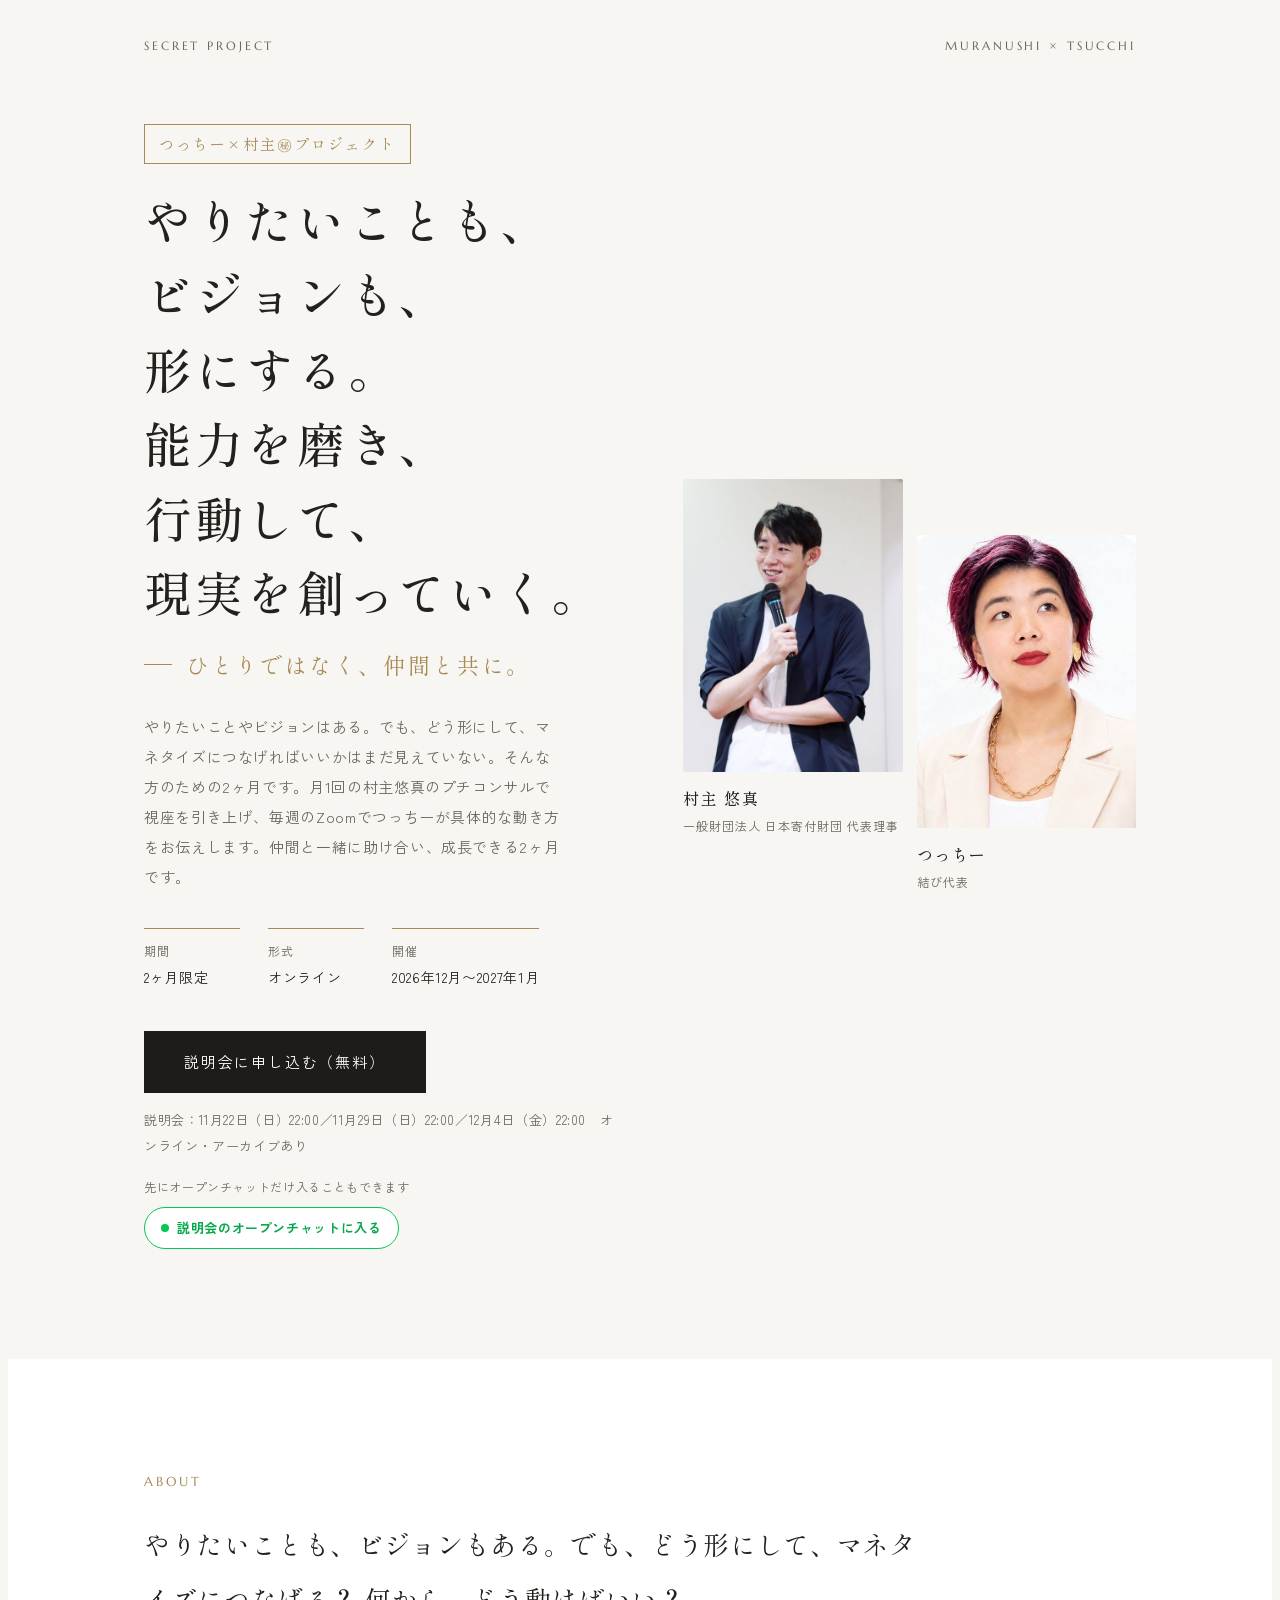
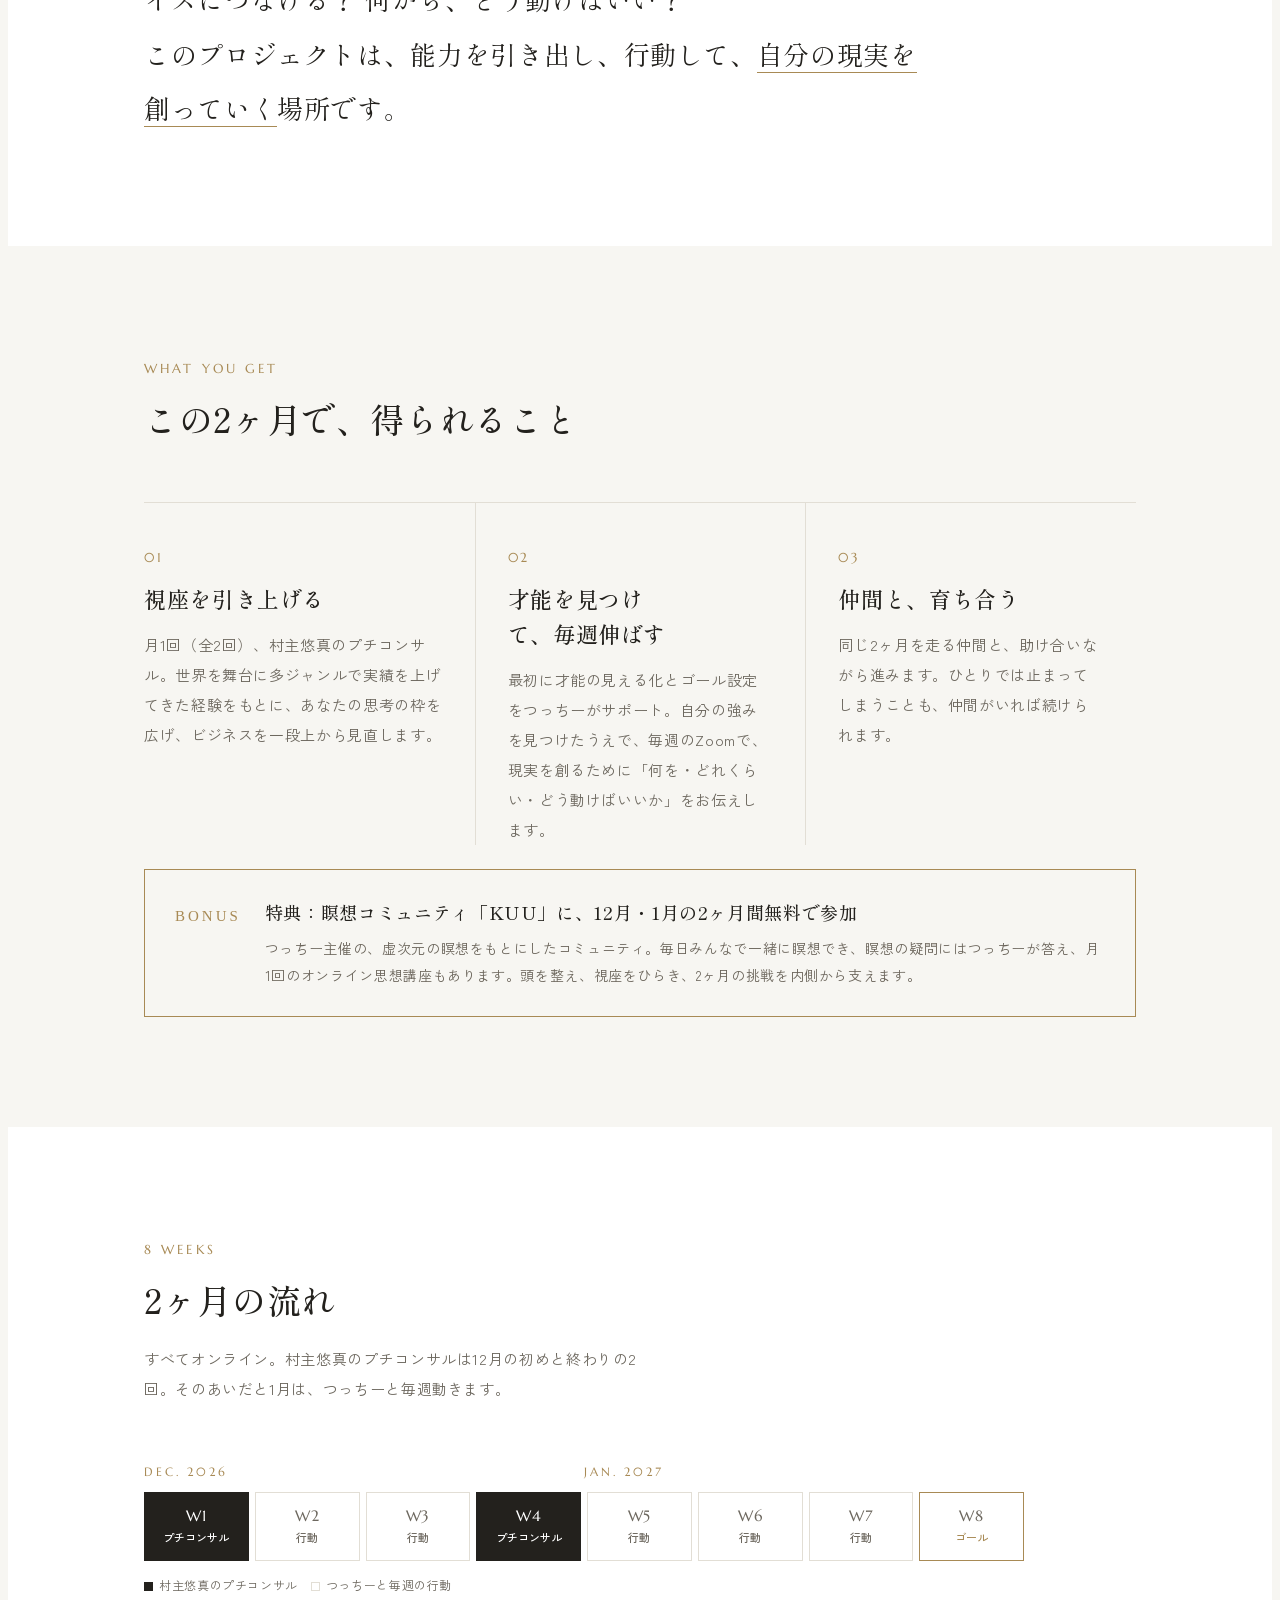
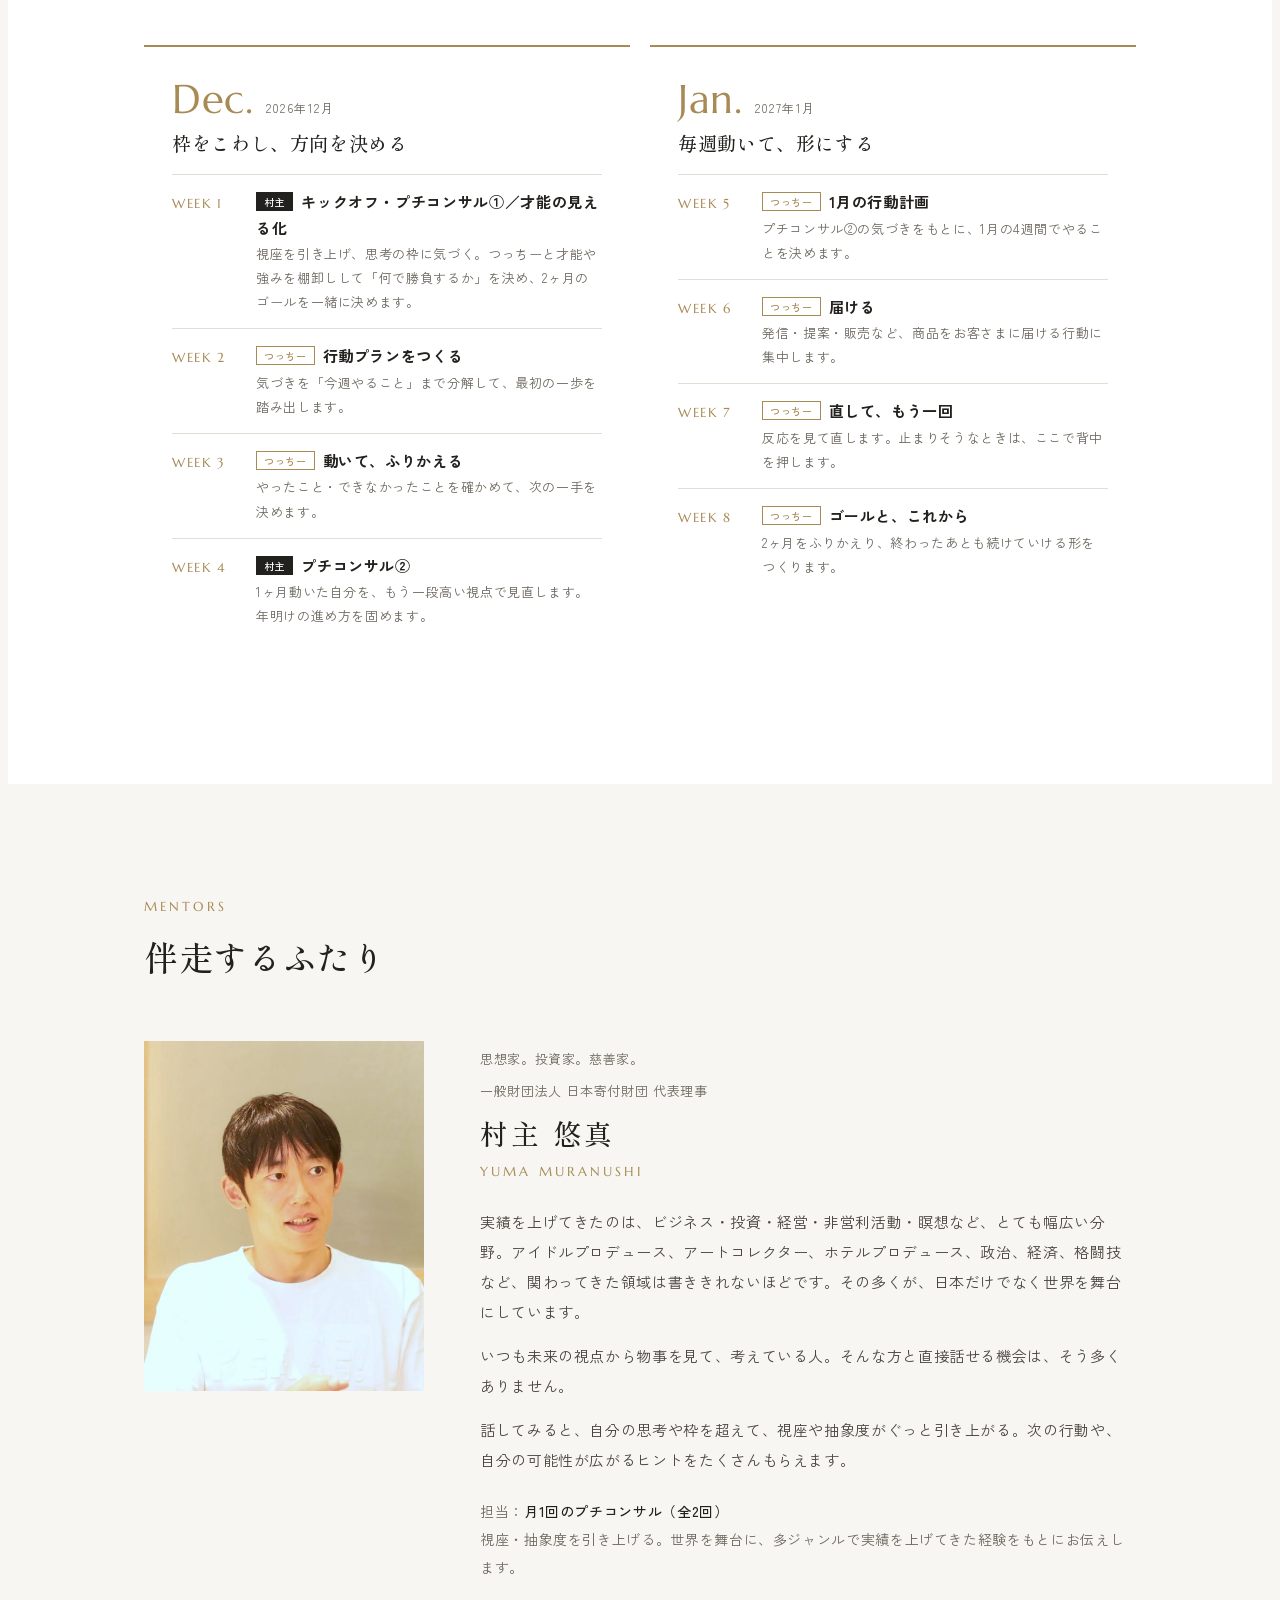
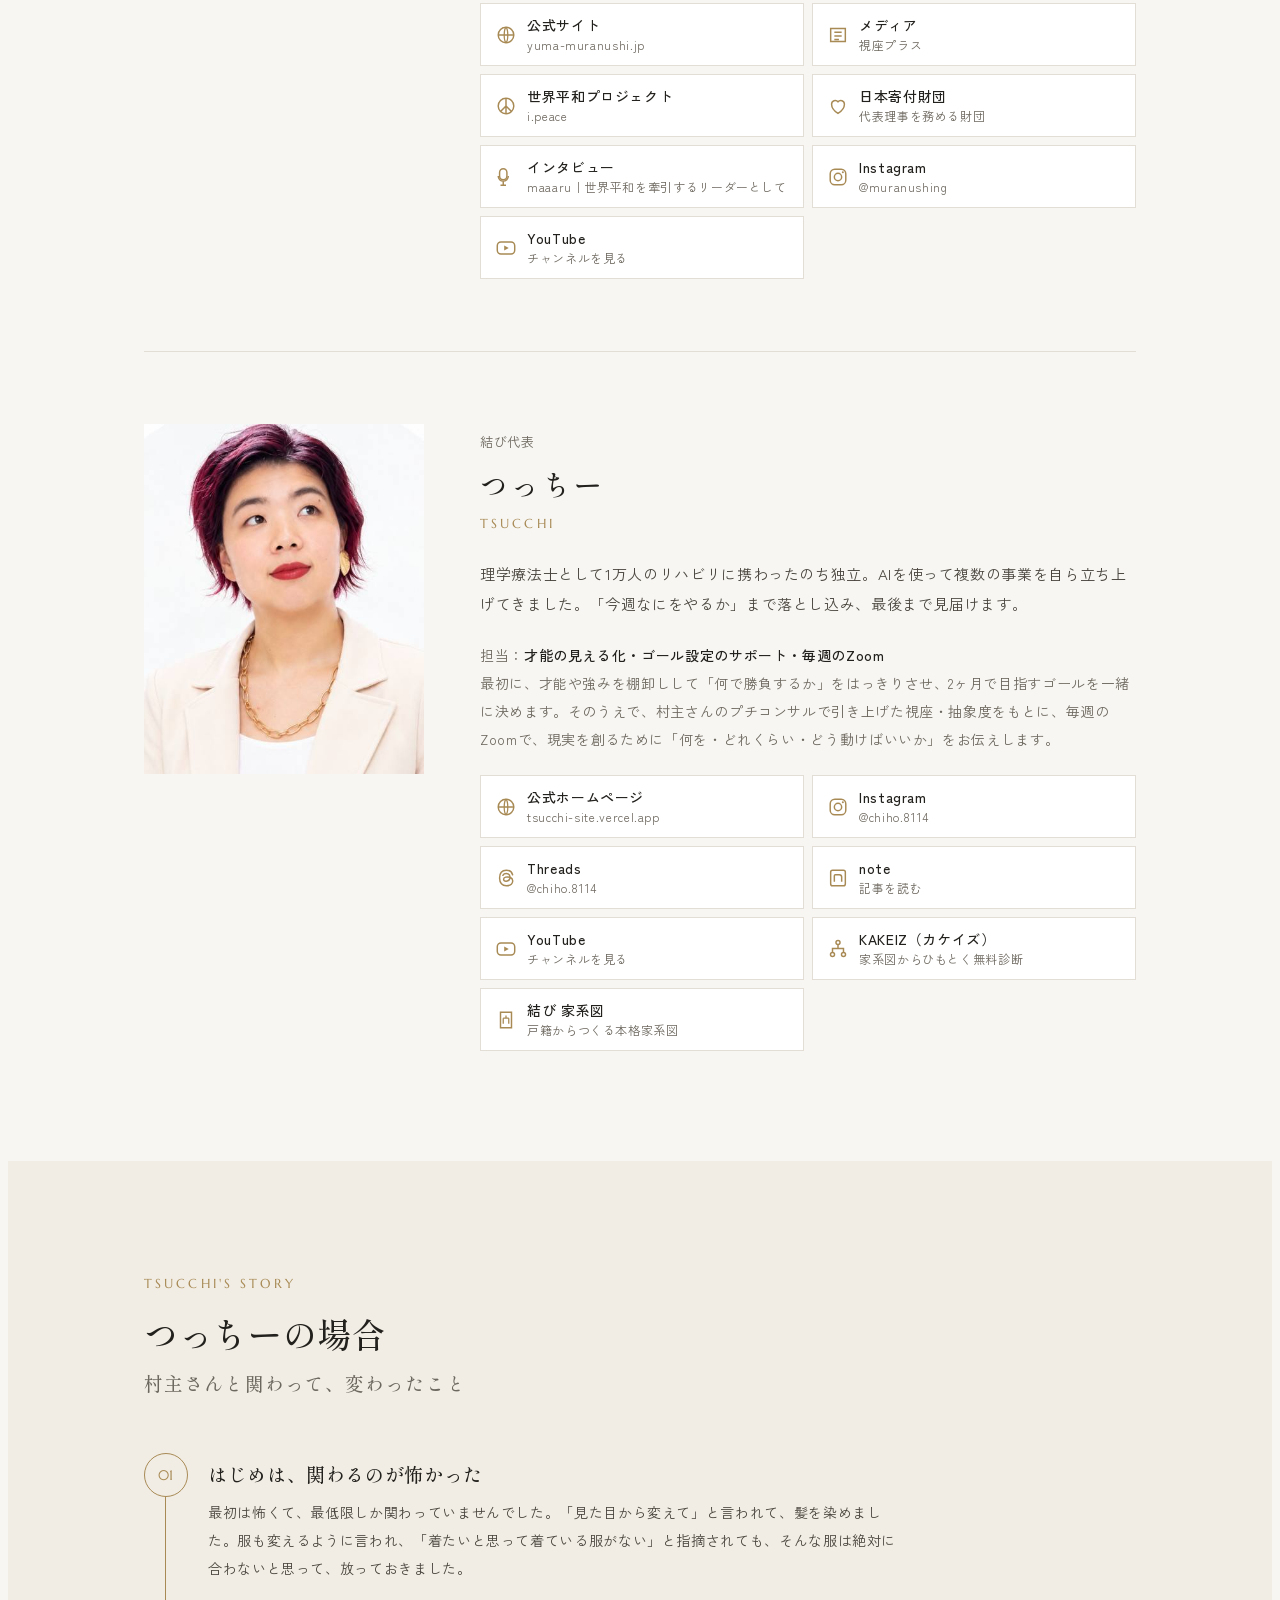
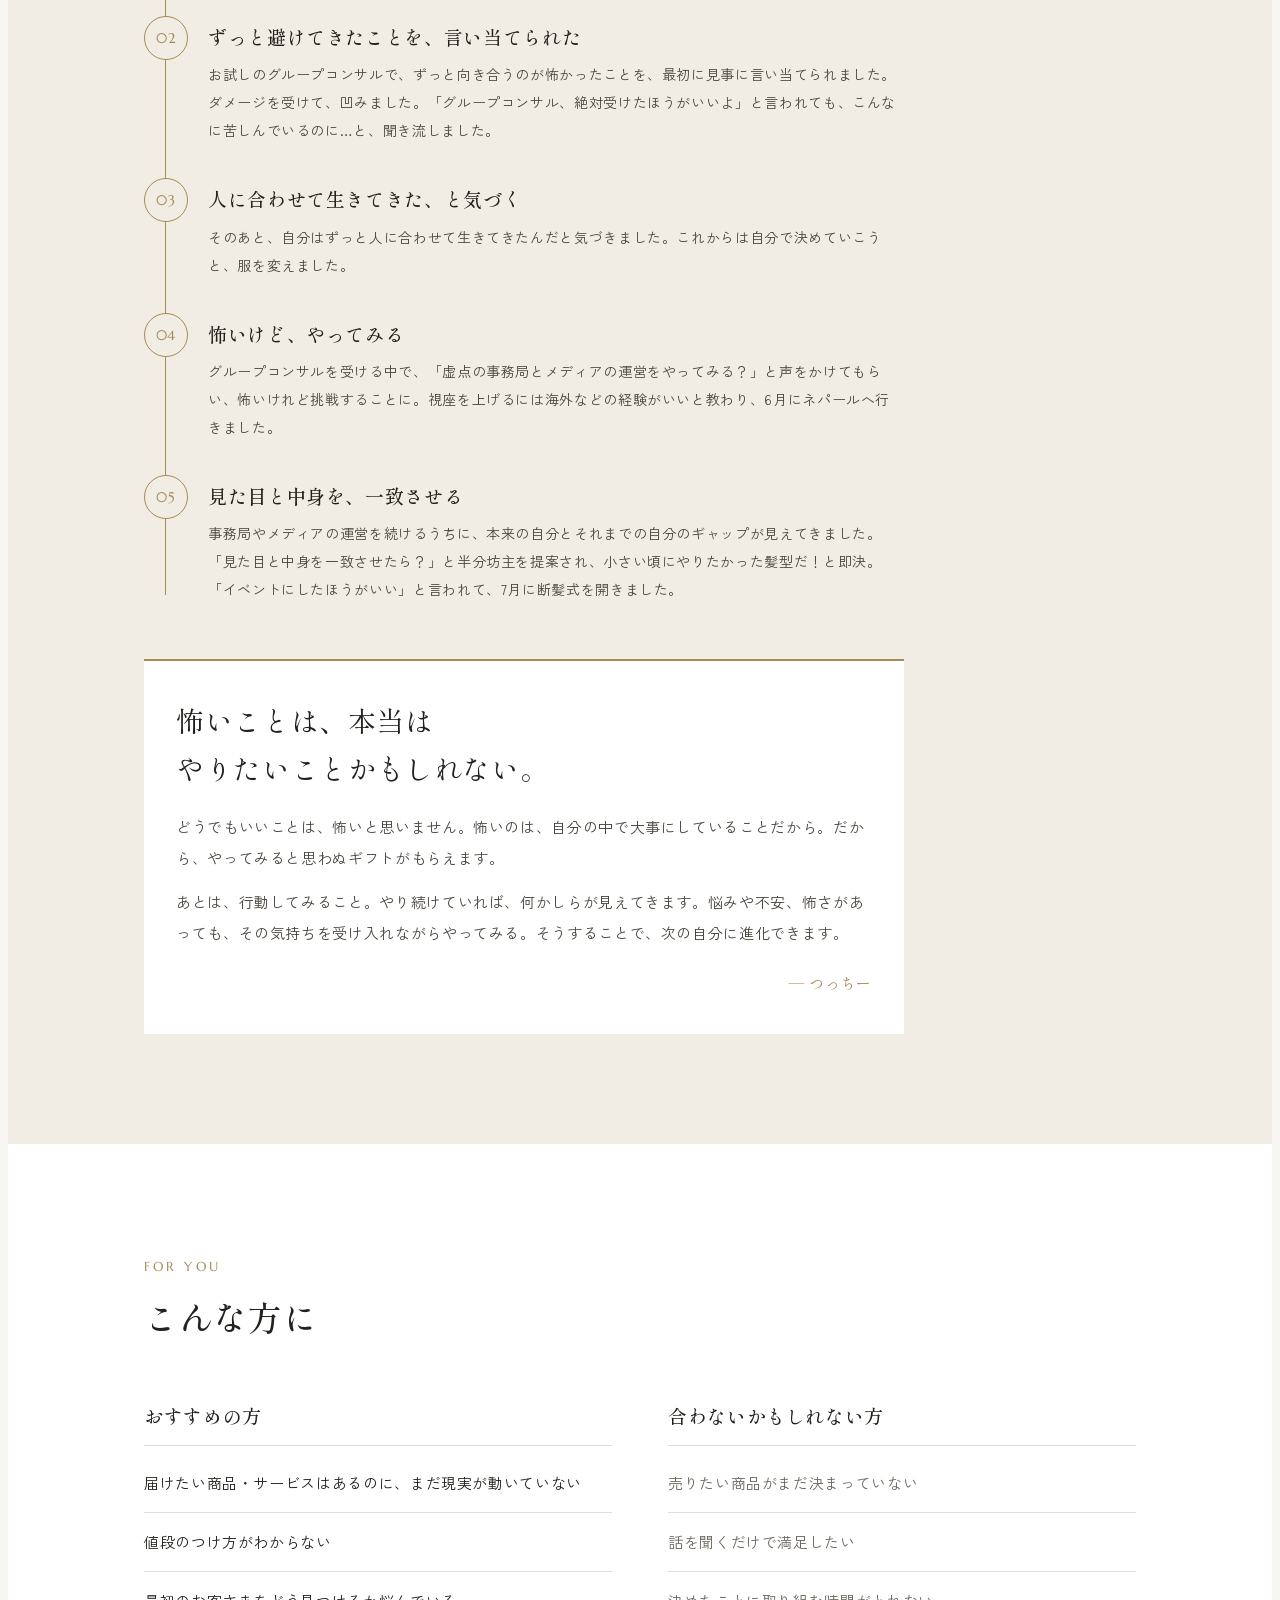
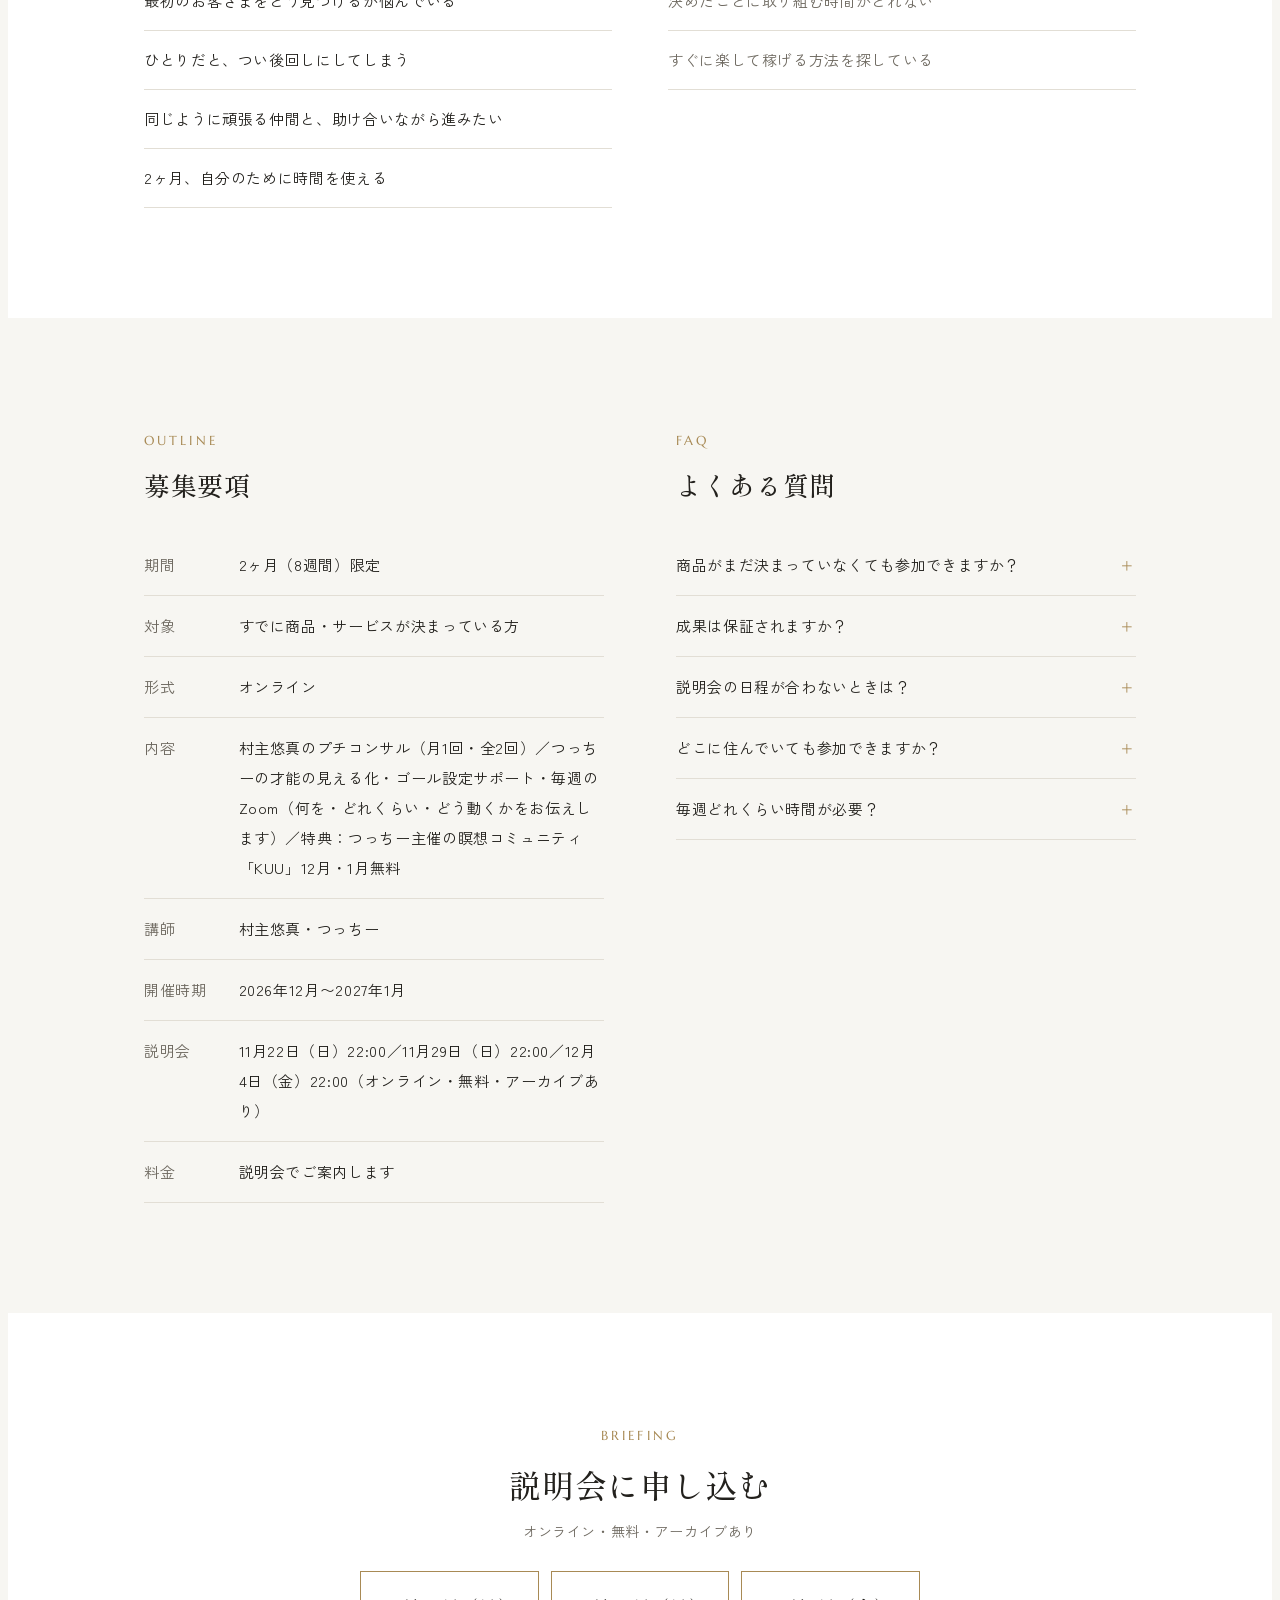
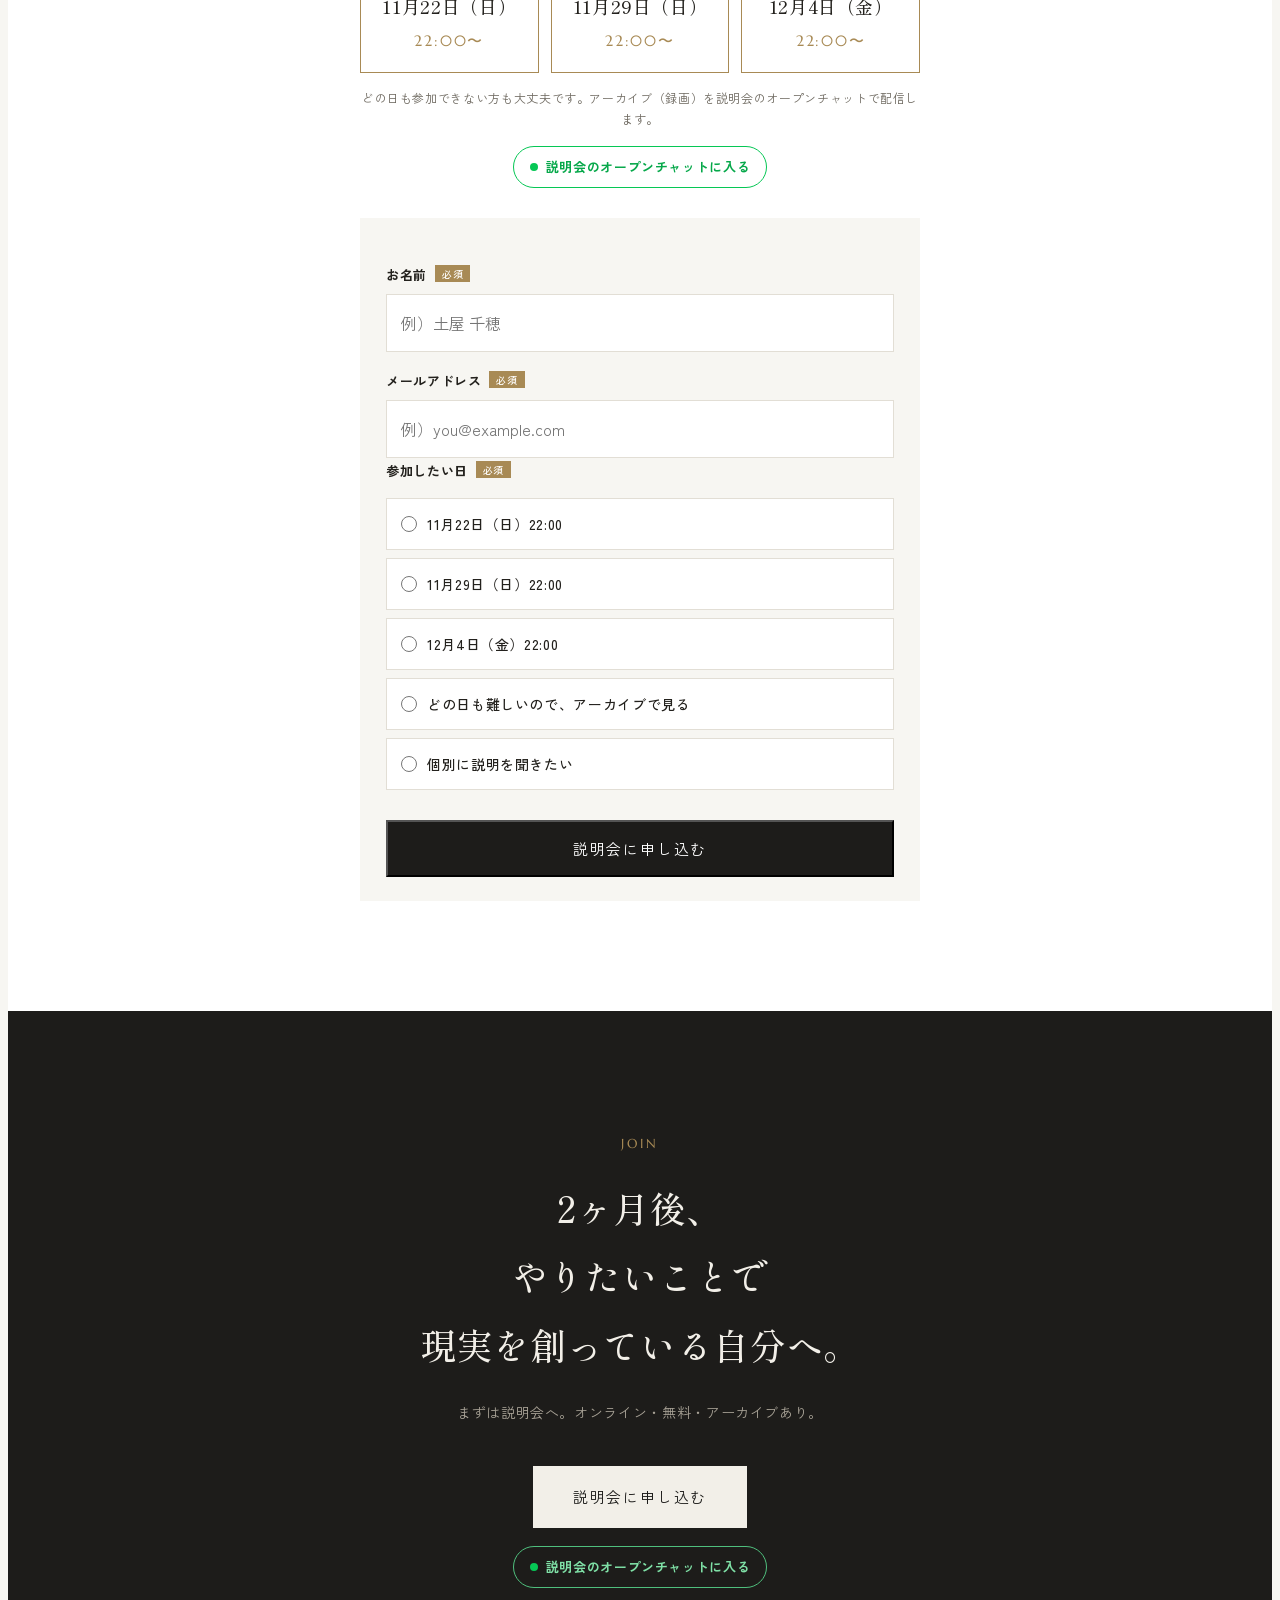
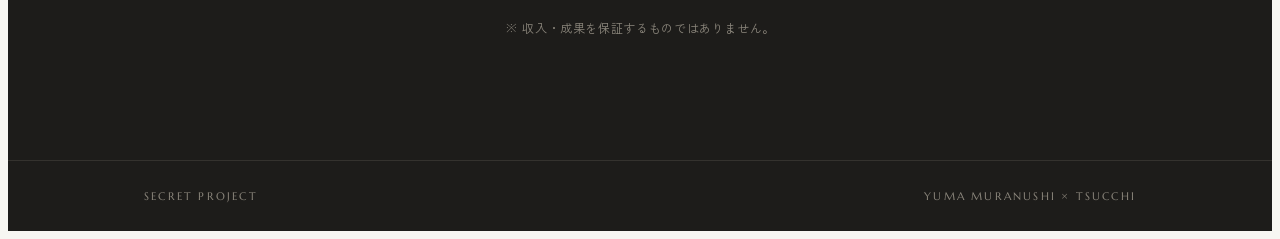
==== commit c3e68d68: "説明会に12月4日（金）22:00を追加 Co-Authored-By: Claude Opus 5.5 <noreply@anthropic.com> Claude-Session: https:/" ====
--- a/index.html
+++ b/index.html
@@ -16,7 +16,7 @@
 .bcard{max-width:560px;margin:0 auto;text-align:center}
 .bcard h2{font-size:clamp(24px,3.4vw,32px);margin-top:10px}
 .bsub{color:var(--sub);font-size:14px;margin-top:6px}
-.dates{list-style:none;margin:26px 0 0;padding:0;display:grid;grid-template-columns:1fr 1fr;gap:12px}
+.dates{list-style:none;margin:26px 0 0;padding:0;display:grid;grid-template-columns:repeat(3,1fr);gap:12px}
 .dates li{border:1px solid var(--gold);padding:16px 10px;display:flex;flex-direction:column;gap:2px}
 .dates b{font-family:var(--min);font-weight:500;font-size:18px}
 .dates span{font-family:var(--en);color:var(--gold);letter-spacing:.12em;font-size:15px}
@@ -38,7 +38,7 @@
 .done p{font-size:14px;line-height:1.9}
 .btn.line{background:#06c755;border-color:#06c755;margin-top:20px}
 .btn.line:hover,.btn.line:focus-visible{background:#05a948;border-color:#05a948}
-@media (max-width:440px){.dates{grid-template-columns:1fr}}
+@media (max-width:520px){.dates{grid-template-columns:1fr}}
 .oc-wrap{display:flex;flex-wrap:wrap;align-items:center;gap:8px 12px;font-size:12px;color:var(--sub);margin-top:16px}
 .oc-link{display:inline-flex;align-items:center;gap:8px;color:#06a84a;font-weight:700;font-size:13px;text-decoration:none;border:1px solid #06c755;padding:7px 16px;border-radius:999px;background:#fff}
 .oc-link::before{content:"";width:8px;height:8px;border-radius:50%;background:#06c755}
@@ -119,7 +119,7 @@
       <div><span>開催</span>2026年12月〜2027年1月</div>
     </div>
     <a class="btn" href="#brief">説明会に申し込む（無料）</a>
-    <p style="font-size:13px;color:var(--sub);margin-top:14px">説明会：11月22日（日）22:00／11月29日（日）22:00　オンライン・アーカイブあり</p>
+    <p style="font-size:13px;color:var(--sub);margin-top:14px">説明会：11月22日（日）22:00／11月29日（日）22:00／12月4日（金）22:00　オンライン・アーカイブあり</p>
     <p class="oc-wrap">先にオープンチャットだけ入ることもできます　<a class="oc-link" href="https://line.me/ti/g2/GYsm-IMVcy-HdyVekUXhbRN8p0aC4tSzVjt2Kg" target="_blank" rel="noopener">説明会のオープンチャットに入る</a></p>
   </div>
   <div class="pair">
@@ -267,7 +267,7 @@
       <dt>内容</dt><dd>村主悠真のプチコンサル（月1回・全2回）／つっちーの才能の見える化・ゴール設定サポート・毎週のZoom（何を・どれくらい・どう動くかをお伝えします）／特典：つっちー主催の瞑想コミュニティ「KUU」12月・1月無料</dd>
       <dt>講師</dt><dd>村主悠真・つっちー</dd>
       <dt>開催時期</dt><dd>2026年12月〜2027年1月</dd>
-      <dt>説明会</dt><dd>11月22日（日）22:00／11月29日（日）22:00（オンライン・無料・アーカイブあり）</dd>
+      <dt>説明会</dt><dd>11月22日（日）22:00／11月29日（日）22:00／12月4日（金）22:00（オンライン・無料・アーカイブあり）</dd>
       <dt>料金</dt><dd>説明会でご案内します</dd>
     </dl>
   </div>
@@ -288,8 +288,9 @@
     <ul class="dates">
       <li><b>11月22日（日）</b><span>22:00〜</span></li>
       <li><b>11月29日（日）</b><span>22:00〜</span></li>
+      <li><b>12月4日（金）</b><span>22:00〜</span></li>
     </ul>
-    <p class="bnote">どちらも参加できない方も大丈夫です。アーカイブ（録画）を説明会のオープンチャットで配信します。</p>
+    <p class="bnote">どの日も参加できない方も大丈夫です。アーカイブ（録画）を説明会のオープンチャットで配信します。</p>
     <p class="oc-wrap" style="justify-content:center"><a class="oc-link" href="https://line.me/ti/g2/GYsm-IMVcy-HdyVekUXhbRN8p0aC4tSzVjt2Kg" target="_blank" rel="noopener">説明会のオープンチャットに入る</a></p>
     <form id="brief-form" novalidate>
       <label for="b-name">お名前<em>必須</em></label>
@@ -300,7 +301,8 @@
         <legend>参加したい日<em>必須</em></legend>
         <label class="opt"><input type="radio" name="date" value="11月22日（日）22:00"> 11月22日（日）22:00</label>
         <label class="opt"><input type="radio" name="date" value="11月29日（日）22:00"> 11月29日（日）22:00</label>
-        <label class="opt"><input type="radio" name="date" value="アーカイブで見る"> どちらも難しいので、アーカイブで見る</label>
+        <label class="opt"><input type="radio" name="date" value="12月4日（金）22:00"> 12月4日（金）22:00</label>
+        <label class="opt"><input type="radio" name="date" value="アーカイブで見る"> どの日も難しいので、アーカイブで見る</label>
         <label class="opt"><input type="radio" name="date" value="個別に相談したい"> 個別に説明を聞きたい</label>
       </fieldset>
       <input type="text" name="company" tabindex="-1" autocomplete="off" class="hp" aria-hidden="true">
